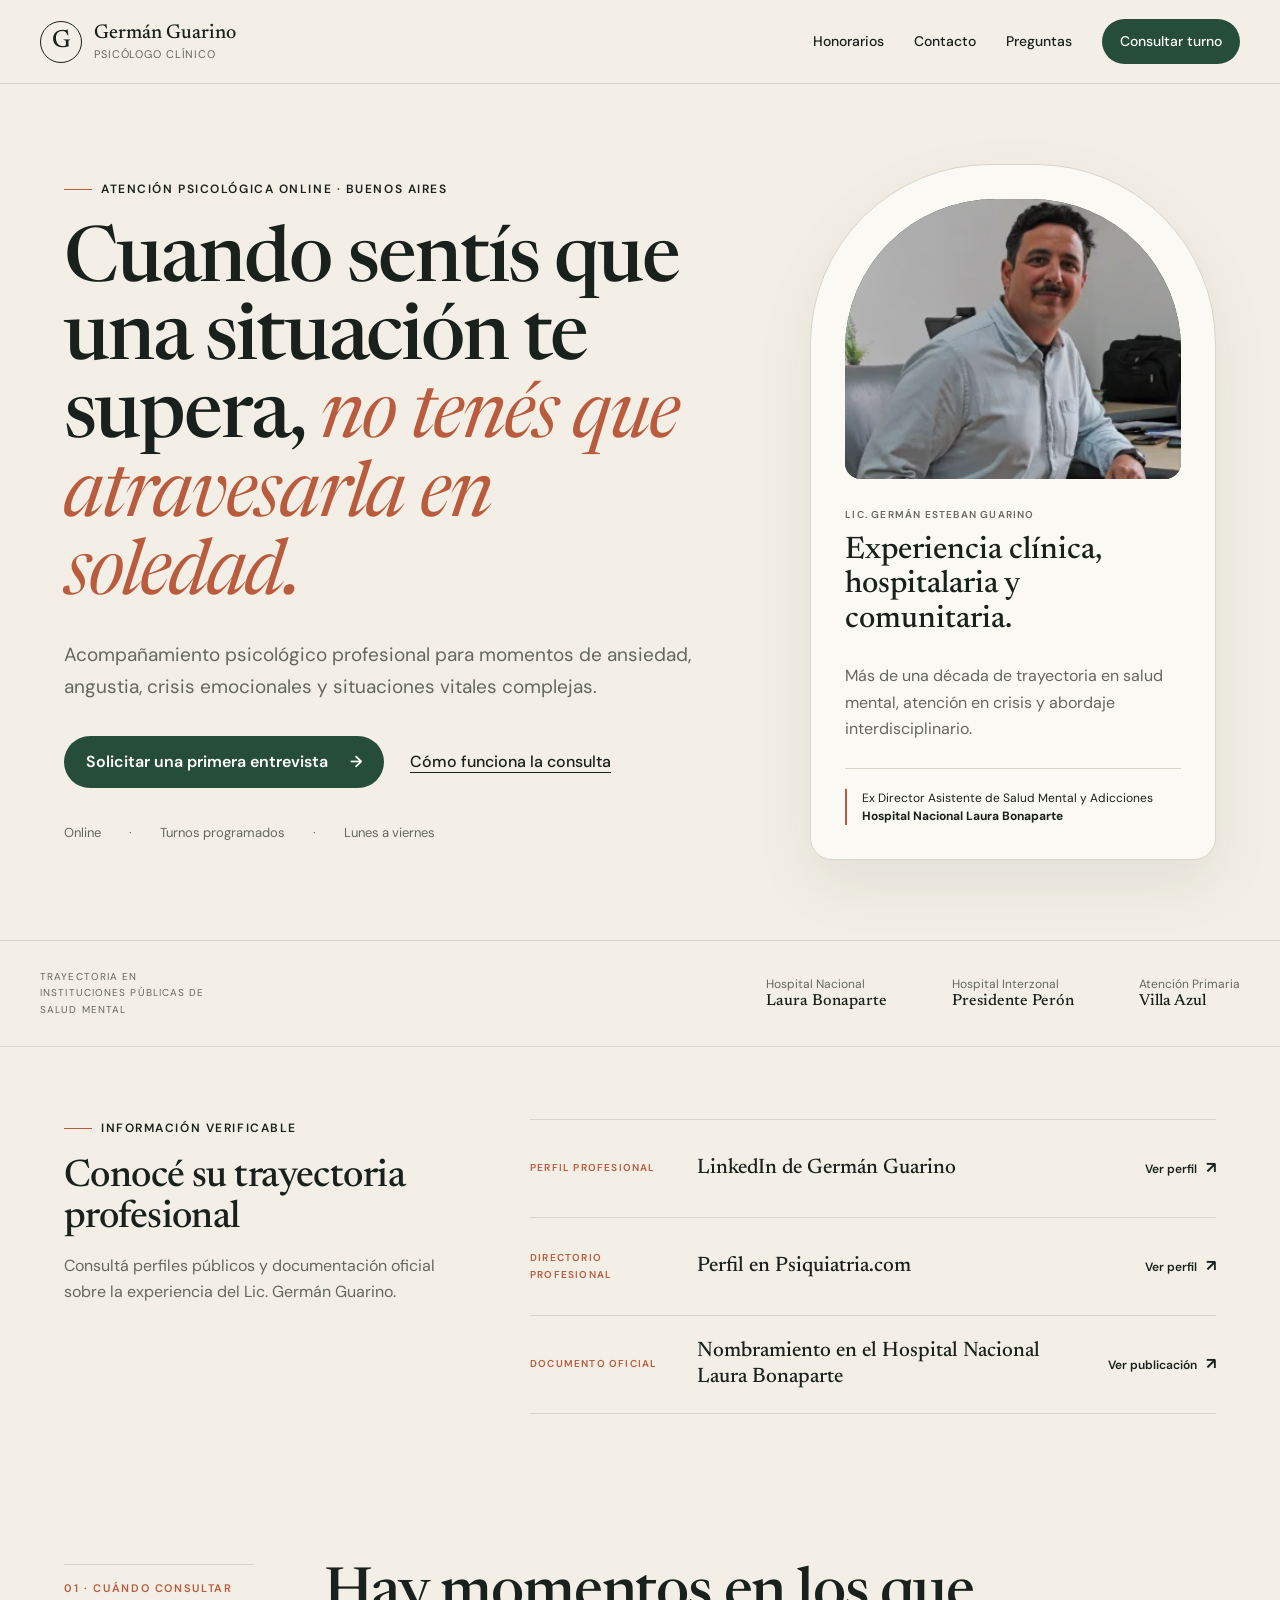
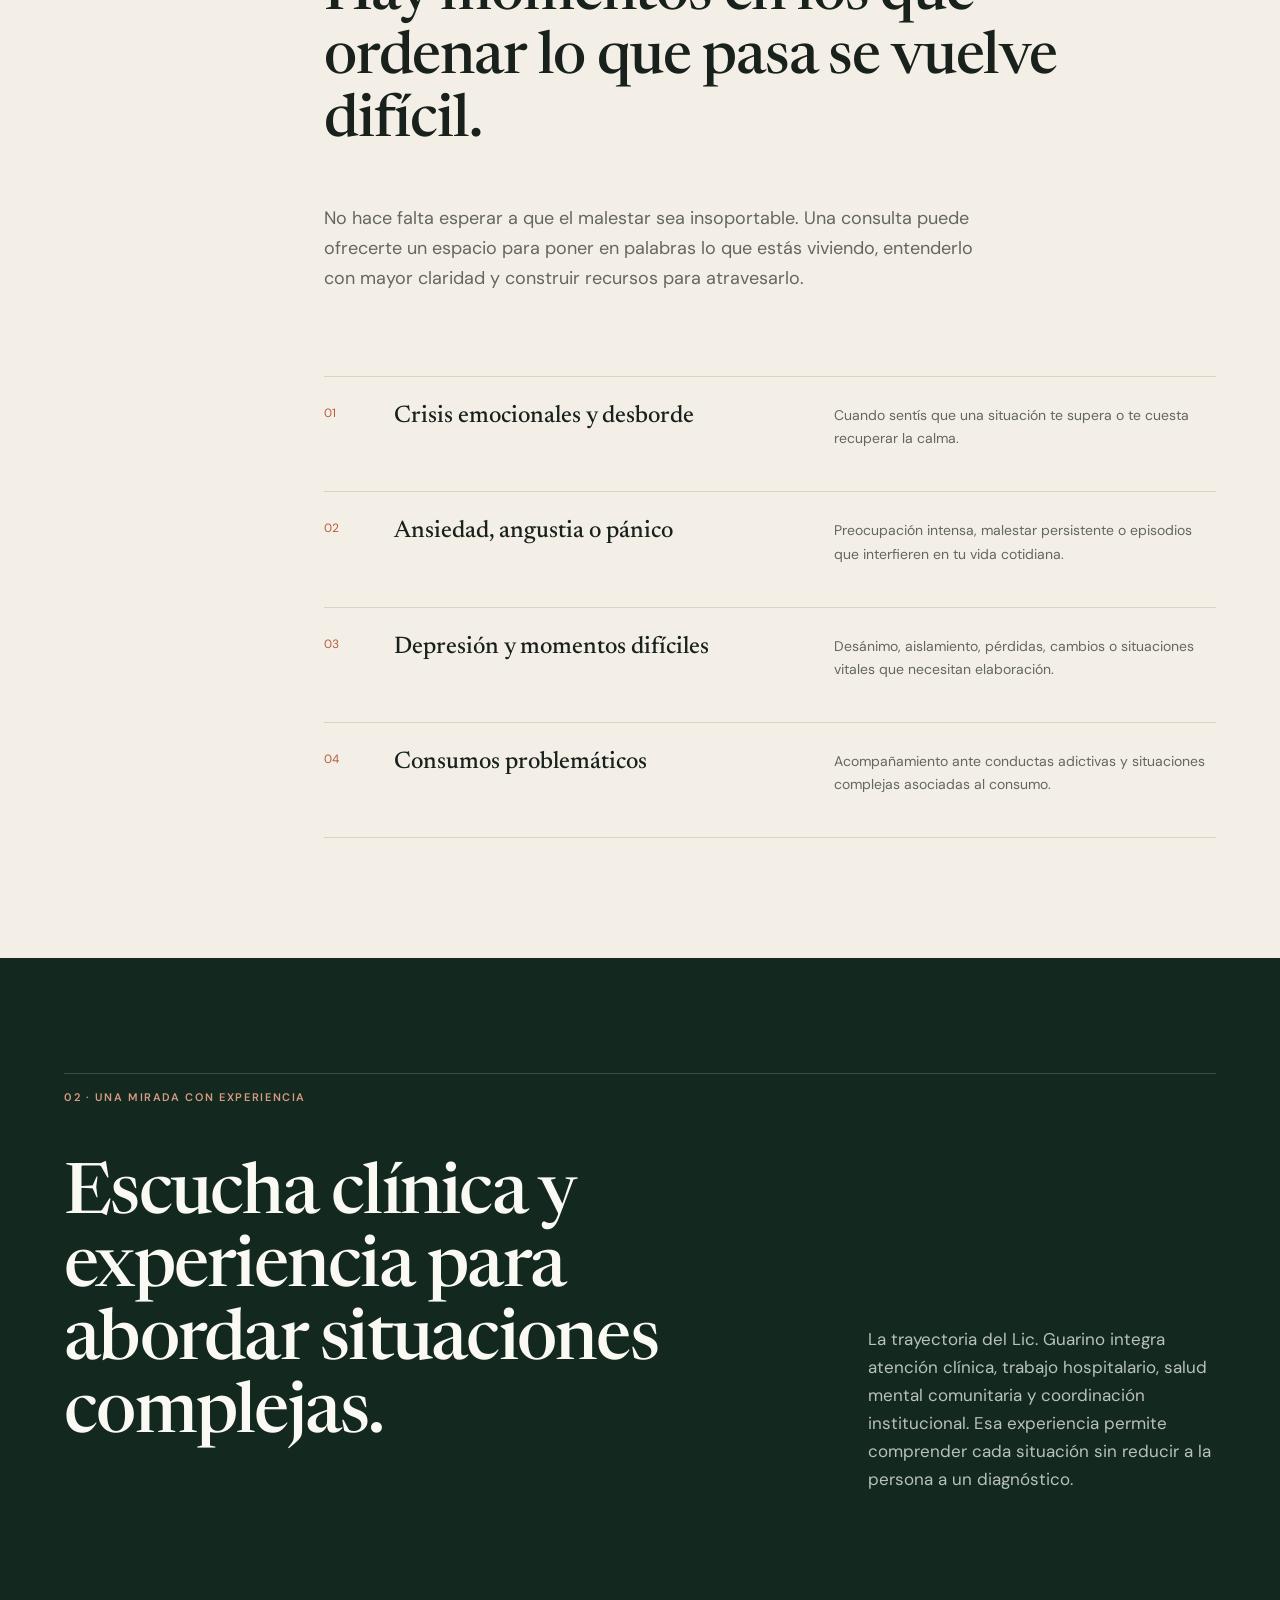
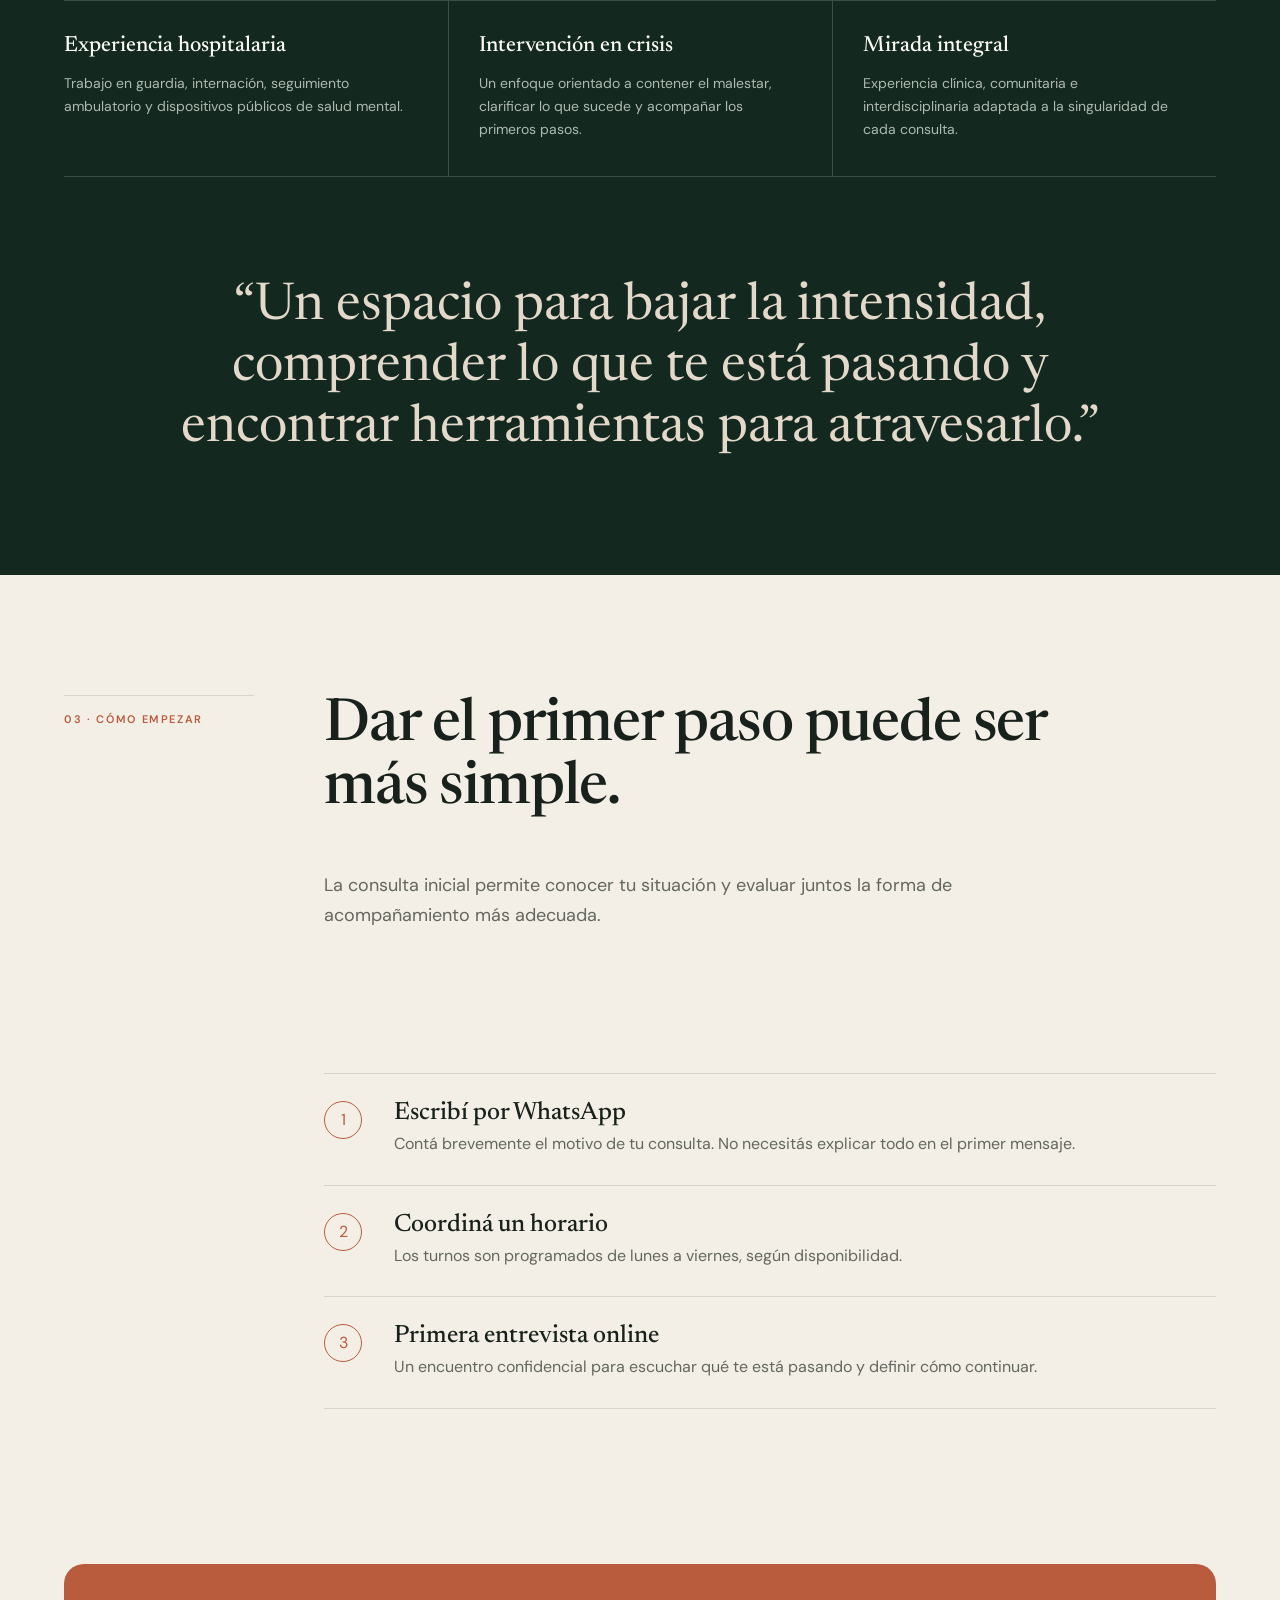
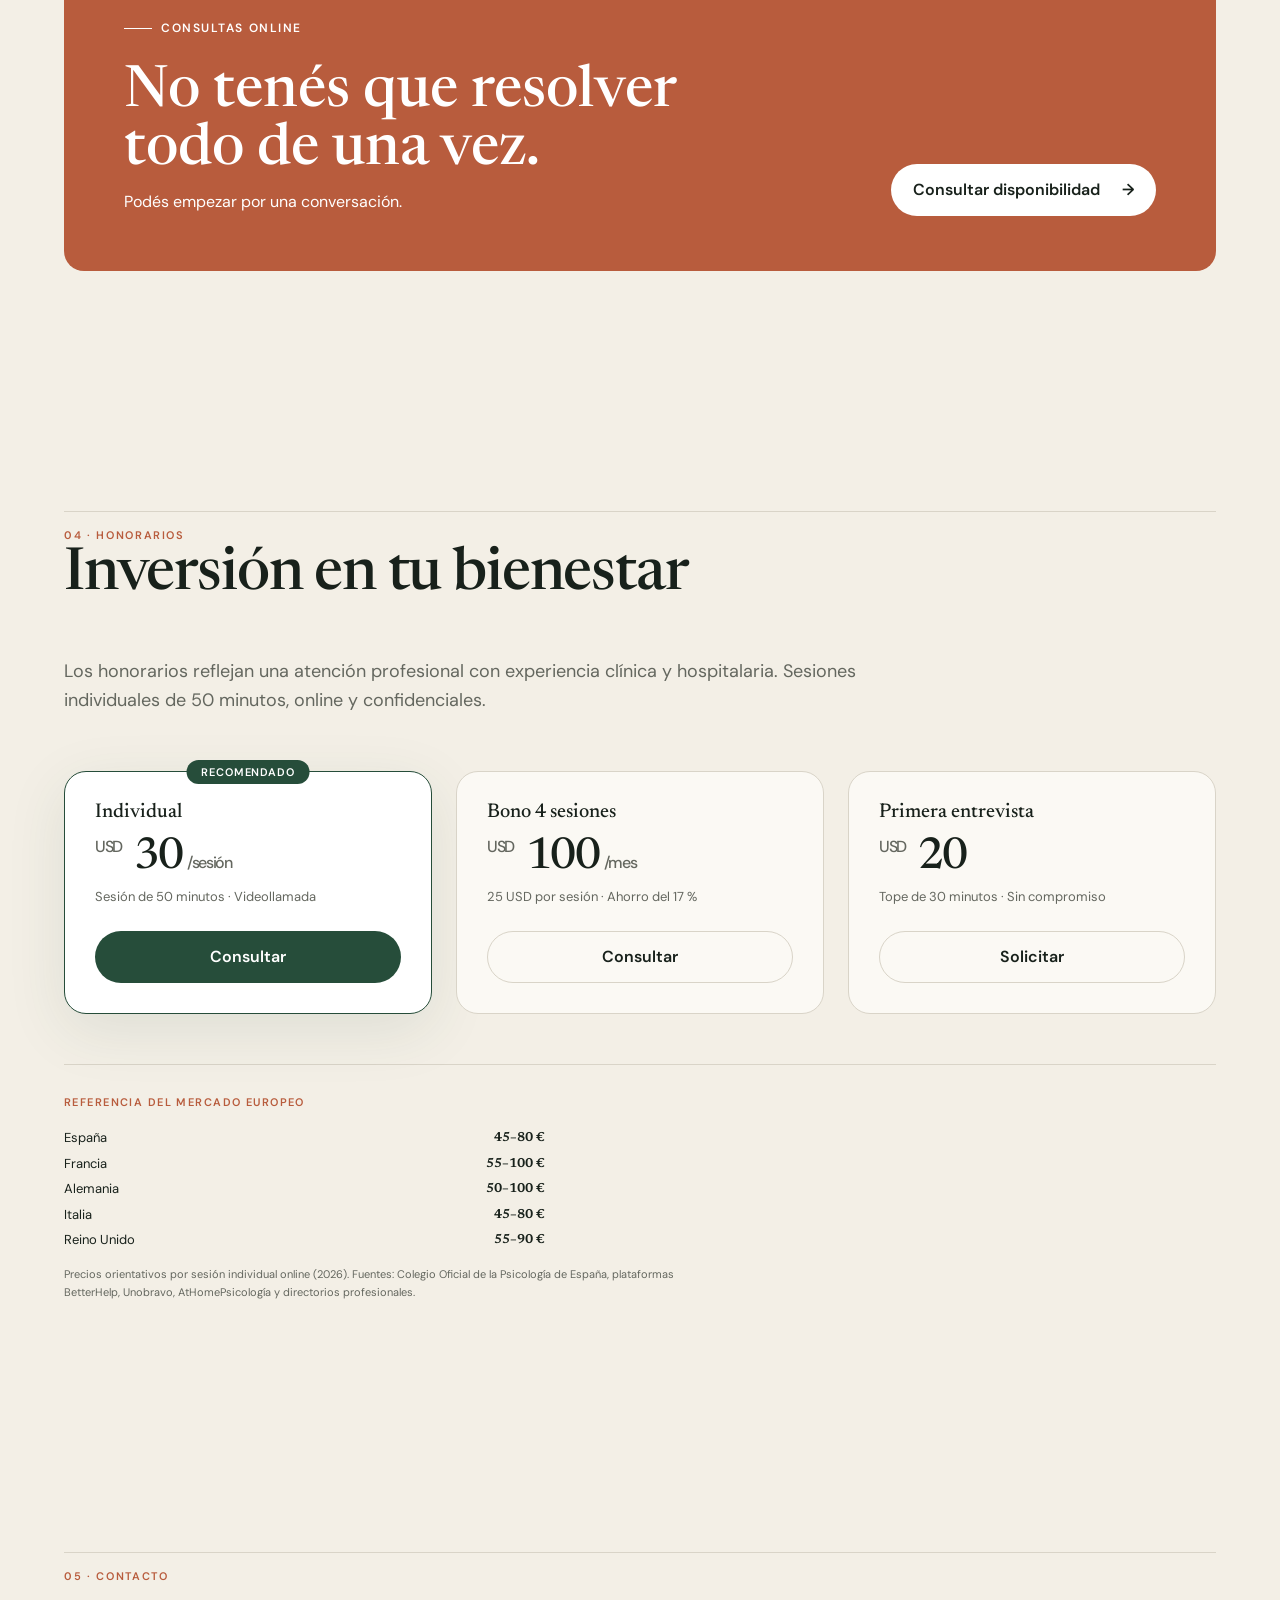
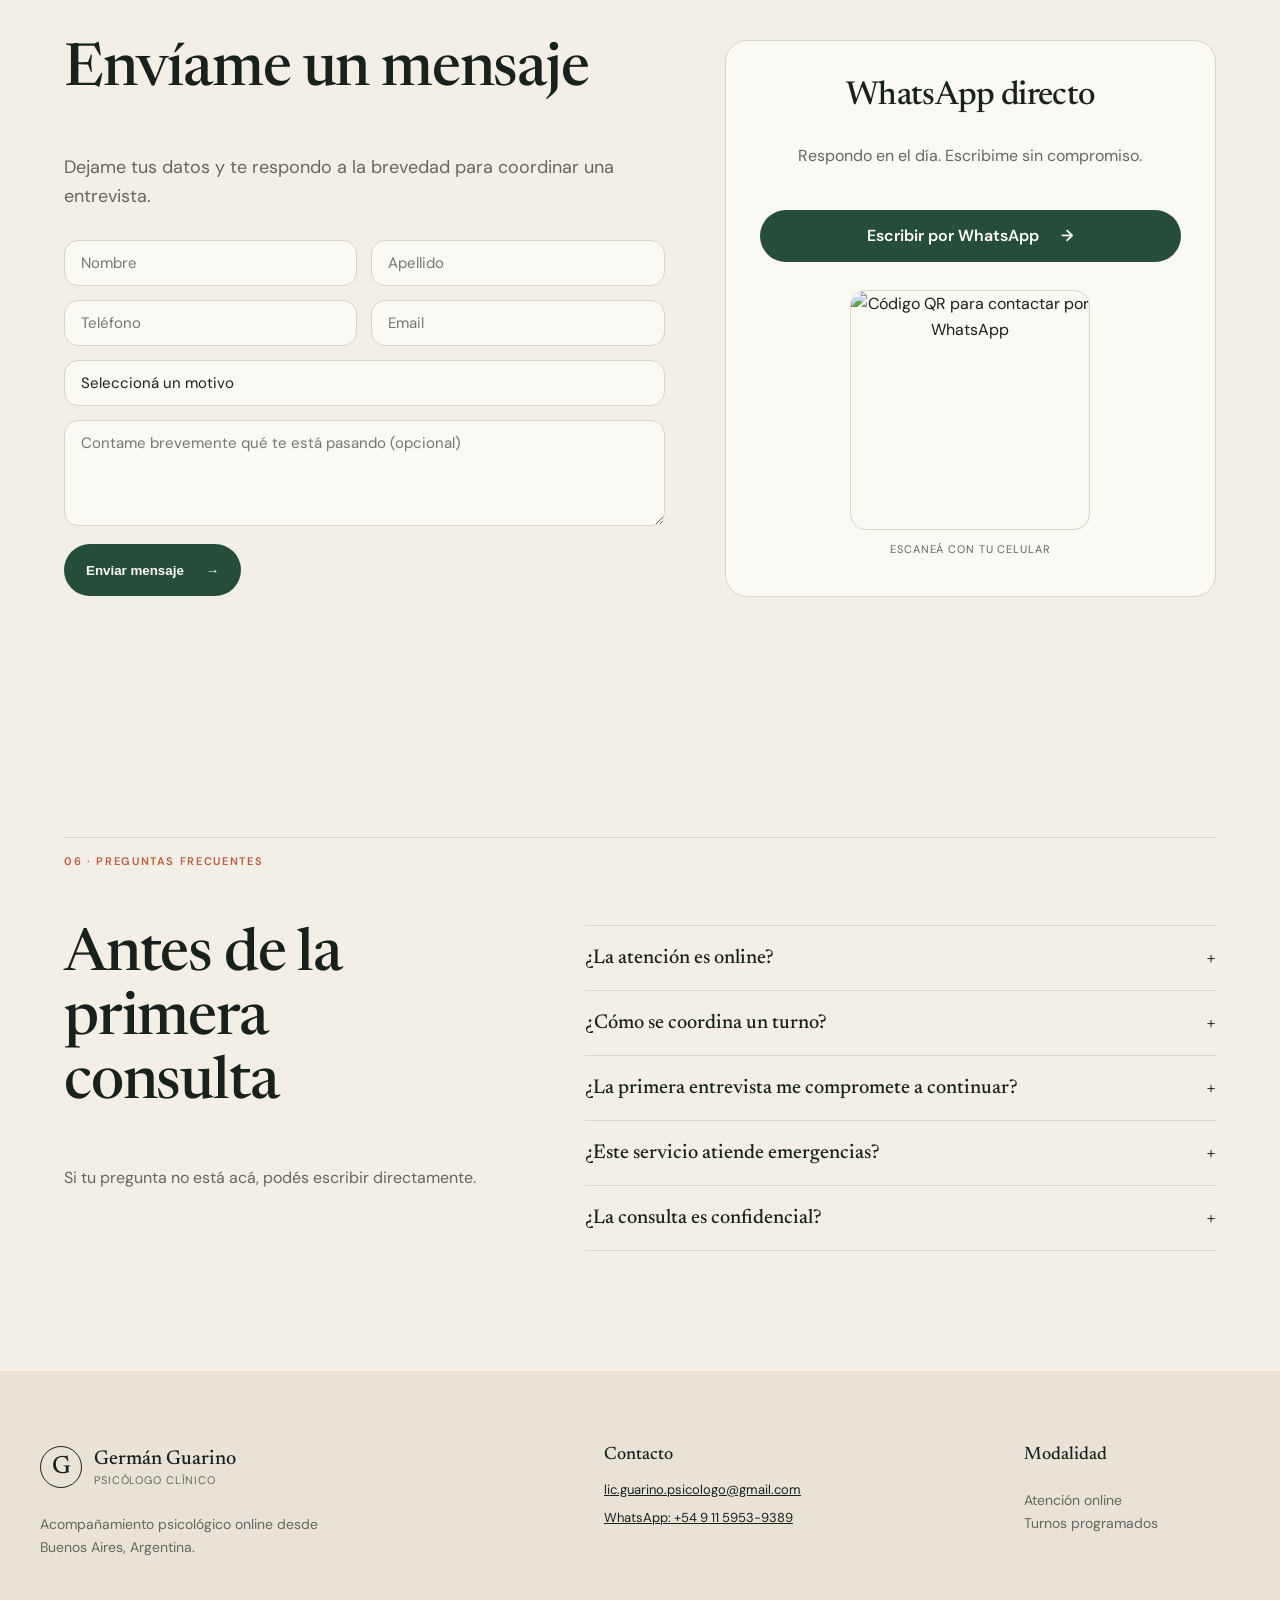
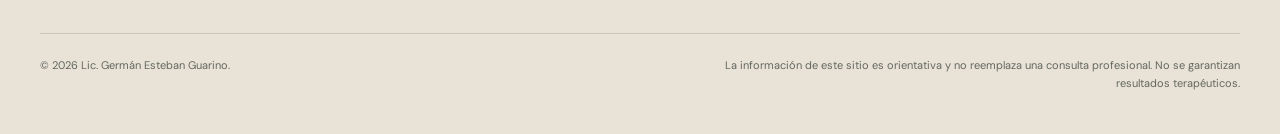
==== index.html @ 63f30d0b "Add pricing with EU market reference, contact form, WhatsApp QR code" ====
<!doctype html>
<html lang="es-AR">
<head>
  <meta charset="utf-8">
  <meta name="viewport" content="width=device-width, initial-scale=1">
  <title>Lic. Germán Guarino | Psicólogo clínico online</title>
  <meta name="description" content="Acompañamiento psicológico online para ansiedad, angustia, crisis emocionales y situaciones vitales complejas. Solicitá una primera entrevista.">
  <meta name="theme-color" content="#f3efe6">
  <meta name="robots" content="index,follow">
  <link rel="canonical" href="https://floskinou.github.io/German/">
  <meta property="og:type" content="website">
  <meta property="og:locale" content="es_AR">
  <meta property="og:title" content="Lic. Germán Guarino | Psicólogo clínico online">
  <meta property="og:description" content="Un espacio profesional para bajar la intensidad, comprender lo que te está pasando y encontrar herramientas para atravesarlo.">
  <meta property="og:url" content="https://floskinou.github.io/German/">
  <meta name="twitter:card" content="summary">
  <link rel="preconnect" href="https://fonts.googleapis.com">
  <link rel="preconnect" href="https://fonts.gstatic.com" crossorigin>
  <link href="https://fonts.googleapis.com/css2?family=DM+Sans:wght@400;500;600&family=Newsreader:opsz,wght@6..72,400;6..72,500&display=swap" rel="stylesheet">
  <link rel="stylesheet" href="styles.css">
  <script type="application/ld+json">{"@context":"https://schema.org","@type":"Psychologist","name":"Lic. Germán Esteban Guarino","email":"lic.guarino.psicologo@gmail.com","telephone":"+54 9 11 5953-9389","areaServed":"Argentina","availableService":{"@type":"MedicalTherapy","name":"Atención psicológica online"},"url":"https://floskinou.github.io/German/"}</script>
</head>
<body>
  <a class="skip-link" href="#contenido">Ir al contenido</a>
  <header class="site-header">
    <a class="brand" href="#inicio" aria-label="Germán Guarino, inicio">
      <span class="brand-mark" aria-hidden="true">G</span>
      <span><strong>Germán Guarino</strong><small>Psicólogo clínico</small></span>
    </a>
    <button class="menu-toggle" type="button" aria-expanded="false" aria-controls="menu">Menú</button>
    <nav id="menu" aria-label="Navegación principal">
      <a href="#tarifas">Honorarios</a>
      <a href="#contacto">Contacto</a>
      <a href="#preguntas">Preguntas</a>
      <a class="nav-cta" data-wa="nav" href="https://wa.me/5491159539389?text=Hola%20Germ%C3%A1n%2C%20quisiera%20consultar%20por%20una%20primera%20entrevista." target="_blank" rel="noopener">Consultar turno</a>
    </nav>
  </header>

  <main id="contenido">
    <section class="hero" id="inicio">
      <div class="hero-copy">
        <p class="eyebrow"><span></span> Atención psicológica online · Buenos Aires</p>
        <h1>Cuando sentís que una situación te supera, <em>no tenés que atravesarla en soledad.</em></h1>
        <p class="hero-lead">Acompañamiento psicológico profesional para momentos de ansiedad, angustia, crisis emocionales y situaciones vitales complejas.</p>
        <div class="hero-actions">
          <a class="button button-primary" data-wa="hero" href="https://wa.me/5491159539389?text=Hola%20Germ%C3%A1n%2C%20quisiera%20consultar%20por%20una%20primera%20entrevista." target="_blank" rel="noopener">Solicitar una primera entrevista <span aria-hidden="true">→</span></a>
          <a class="text-link" href="#como-funciona">Cómo funciona la consulta</a>
        </div>
        <ul class="trust-line" aria-label="Modalidad de atención">
          <li>Online</li><li>Turnos programados</li><li>Lunes a viernes</li>
        </ul>
      </div>
      <aside class="hero-card" aria-label="Presentación profesional">
        <div class="portrait-placeholder"><img src="assets/german-guarino.webp" width="307" height="362" alt="Lic. Germán Guarino" fetchpriority="high"></div>
        <p class="card-kicker">Lic. Germán Esteban Guarino</p>
        <h2>Experiencia clínica, hospitalaria y comunitaria.</h2>
        <p>Más de una década de trayectoria en salud mental, atención en crisis y abordaje interdisciplinario.</p>
        <div class="credential">
          <span class="credential-line"></span>
          <p>Ex Director Asistente de Salud Mental y Adicciones<br><strong>Hospital Nacional Laura Bonaparte</strong></p>
        </div>
      </aside>
    </section>

    <section class="recognition" aria-label="Trayectoria destacada">
      <p>Trayectoria en instituciones públicas de salud mental</p>
      <div><span>Hospital Nacional<br><strong>Laura Bonaparte</strong></span><span>Hospital Interzonal<br><strong>Presidente Perón</strong></span><span>Atención Primaria<br><strong>Villa Azul</strong></span></div>
    </section>

    <section class="professional-links" aria-labelledby="fuentes-title">
      <div class="professional-links-heading">
        <p class="eyebrow"><span></span> Información verificable</p>
        <h2 id="fuentes-title">Conocé su trayectoria profesional</h2>
        <p>Consultá perfiles públicos y documentación oficial sobre la experiencia del Lic. Germán Guarino.</p>
      </div>
      <div class="professional-links-list">
        <a href="https://ar.linkedin.com/in/licguarino" target="_blank" rel="noopener noreferrer">
          <span class="source-type">Perfil profesional</span>
          <strong>LinkedIn de Germán Guarino</strong>
          <span class="source-action">Ver perfil <b aria-hidden="true">↗</b></span>
        </a>
        <a href="https://psiquiatria.com/directorio/german-guarino/psicologo/consulta-online/argentina" target="_blank" rel="noopener noreferrer">
          <span class="source-type">Directorio profesional</span>
          <strong>Perfil en Psiquiatria.com</strong>
          <span class="source-action">Ver perfil <b aria-hidden="true">↗</b></span>
        </a>
        <a href="https://www.boletinoficial.gov.ar/detalleAviso/primera/312058/20240812" target="_blank" rel="noopener noreferrer">
          <span class="source-type">Documento oficial</span>
          <strong>Nombramiento en el Hospital Nacional Laura Bonaparte</strong>
          <span class="source-action">Ver publicación <b aria-hidden="true">↗</b></span>
        </a>
      </div>
    </section>

    <section class="section intro" id="acompanamiento">
      <div class="section-label">01 · Cuándo consultar</div>
      <div class="intro-copy">
        <h2>Hay momentos en los que ordenar lo que pasa se vuelve difícil.</h2>
        <p>No hace falta esperar a que el malestar sea insoportable. Una consulta puede ofrecerte un espacio para poner en palabras lo que estás viviendo, entenderlo con mayor claridad y construir recursos para atravesarlo.</p>
      </div>
      <div class="concerns-list">
        <article><span>01</span><h3>Crisis emocionales y desborde</h3><p>Cuando sentís que una situación te supera o te cuesta recuperar la calma.</p></article>
        <article><span>02</span><h3>Ansiedad, angustia o pánico</h3><p>Preocupación intensa, malestar persistente o episodios que interfieren en tu vida cotidiana.</p></article>
        <article><span>03</span><h3>Depresión y momentos difíciles</h3><p>Desánimo, aislamiento, pérdidas, cambios o situaciones vitales que necesitan elaboración.</p></article>
        <article><span>04</span><h3>Consumos problemáticos</h3><p>Acompañamiento ante conductas adictivas y situaciones complejas asociadas al consumo.</p></article>
      </div>
    </section>

    <section class="dark-section" id="trayectoria">
      <div class="dark-inner">
        <div class="section-label light">02 · Una mirada con experiencia</div>
        <div class="dark-heading">
          <h2>Escucha clínica y experiencia para abordar situaciones complejas.</h2>
          <p>La trayectoria del Lic. Guarino integra atención clínica, trabajo hospitalario, salud mental comunitaria y coordinación institucional. Esa experiencia permite comprender cada situación sin reducir a la persona a un diagnóstico.</p>
        </div>
        <div class="principles">
          <article><span>Experiencia hospitalaria</span><p>Trabajo en guardia, internación, seguimiento ambulatorio y dispositivos públicos de salud mental.</p></article>
          <article><span>Intervención en crisis</span><p>Un enfoque orientado a contener el malestar, clarificar lo que sucede y acompañar los primeros pasos.</p></article>
          <article><span>Mirada integral</span><p>Experiencia clínica, comunitaria e interdisciplinaria adaptada a la singularidad de cada consulta.</p></article>
        </div>
        <blockquote>“Un espacio para bajar la intensidad, comprender lo que te está pasando y encontrar herramientas para atravesarlo.”</blockquote>
      </div>
    </section>

    <section class="section process" id="como-funciona">
      <div class="section-label">03 · Cómo empezar</div>
      <div class="process-heading"><h2>Dar el primer paso puede ser más simple.</h2><p>La consulta inicial permite conocer tu situación y evaluar juntos la forma de acompañamiento más adecuada.</p></div>
      <ol>
        <li><span>1</span><div><h3>Escribí por WhatsApp</h3><p>Contá brevemente el motivo de tu consulta. No necesitás explicar todo en el primer mensaje.</p></div></li>
        <li><span>2</span><div><h3>Coordiná un horario</h3><p>Los turnos son programados de lunes a viernes, según disponibilidad.</p></div></li>
        <li><span>3</span><div><h3>Primera entrevista online</h3><p>Un encuentro confidencial para escuchar qué te está pasando y definir cómo continuar.</p></div></li>
      </ol>
      <div class="cta-panel">
        <div><p class="eyebrow inverse"><span></span> Consultas online</p><h2>No tenés que resolver todo de una vez.</h2><p>Podés empezar por una conversación.</p></div>
        <a class="button button-light" data-wa="panel" href="https://wa.me/5491159539389?text=Hola%20Germ%C3%A1n%2C%20quisiera%20consultar%20por%20una%20primera%20entrevista." target="_blank" rel="noopener">Consultar disponibilidad <span aria-hidden="true">→</span></a>
      </div>
    </section>

    <section class="section pricing" id="tarifas">
      <div class="section-label">04 · Honorarios</div>
      <div class="pricing-heading"><h2>Inversión en tu bienestar</h2><p>Los honorarios reflejan una atención profesional con experiencia clínica y hospitalaria. Sesiones individuales de 50 minutos, online y confidenciales.</p></div>
      <div class="pricing-grid">
        <div class="pricing-card recommended">
          <span class="pricing-tag">Recomendado</span>
          <span class="pricing-name">Individual</span>
          <span class="pricing-amount"><span class="currency">USD</span> 30<span class="period">/sesión</span></span>
          <span class="pricing-detail">Sesión de 50 minutos · Videollamada</span>
          <a class="button button-primary pricing-cta" data-wa="pricing" href="https://wa.me/5491159539389?text=Hola%20Germ%C3%A1n%2C%20quiero%20consultar%20por%20sesiones%20individuales." target="_blank" rel="noopener">Consultar</a>
        </div>
        <div class="pricing-card">
          <span class="pricing-name">Bono 4 sesiones</span>
          <span class="pricing-amount"><span class="currency">USD</span> 100<span class="period">/mes</span></span>
          <span class="pricing-detail">25 USD por sesión · Ahorro del 17 %</span>
          <a class="button button-secondary pricing-cta" data-wa="pricing-bono" href="https://wa.me/5491159539389?text=Hola%20Germ%C3%A1n%2C%20quiero%20consultar%20por%20el%20bono%20de%204%20sesiones." target="_blank" rel="noopener">Consultar</a>
        </div>
        <div class="pricing-card">
          <span class="pricing-name">Primera entrevista</span>
          <span class="pricing-amount"><span class="currency">USD</span> 20</span>
          <span class="pricing-detail">Tope de 30 minutos · Sin compromiso</span>
          <a class="button button-secondary pricing-cta" data-wa="pricing-first" href="https://wa.me/5491159539389?text=Hola%20Germ%C3%A1n%2C%20quiero%20solicitar%20la%20primera%20entrevista." target="_blank" rel="noopener">Solicitar</a>
        </div>
      </div>
      <div class="pricing-eu-reference">
        <p class="eu-label">Referencia del mercado europeo</p>
        <div class="eu-table"><span>España</span><span>45–80 €</span><span>Francia</span><span>55–100 €</span><span>Alemania</span><span>50–100 €</span><span>Italia</span><span>45–80 €</span><span>Reino Unido</span><span>55–90 €</span></div>
        <p class="eu-footnote">Precios orientativos por sesión individual online (2026). Fuentes: Colegio Oficial de la Psicología de España, plataformas BetterHelp, Unobravo, AtHomePsicología y directorios profesionales.</p>
      </div>
    </section>

    <section class="section contact" id="contacto">
      <div class="section-label">05 · Contacto</div>
      <div class="contact-grid">
        <div class="contact-form-area">
          <h2>Envíame un mensaje</h2>
          <p>Dejame tus datos y te respondo a la brevedad para coordinar una entrevista.</p>
          <form class="contact-form" id="contactForm" onsubmit="event.preventDefault();window.open('mailto:lic.guarino.psicologo@gmail.com?subject='+encodeURIComponent('Consulta desde la web - '+document.getElementById('cf_nombre').value+' '+document.getElementById('cf_apellido').value)+'&body='+encodeURIComponent('Nombre: '+document.getElementById('cf_nombre').value+' '+document.getElementById('cf_apellido').value+'\nTeléfono: '+document.getElementById('cf_telefono').value+'\nEmail: '+document.getElementById('cf_email').value+'\nMotivo: '+document.getElementById('cf_motivo').value+'\nMensaje: '+document.getElementById('cf_mensaje').value),this.reset());return false">
            <div class="form-row-2">
              <input type="text" id="cf_nombre" placeholder="Nombre" required aria-label="Nombre">
              <input type="text" id="cf_apellido" placeholder="Apellido" required aria-label="Apellido">
            </div>
            <div class="form-row-2">
              <input type="tel" id="cf_telefono" placeholder="Teléfono" aria-label="Teléfono">
              <input type="email" id="cf_email" placeholder="Email" required aria-label="Email">
            </div>
            <select id="cf_motivo" aria-label="Motivo de consulta">
              <option value="">Seleccioná un motivo</option>
              <option>Ansiedad o angustia</option>
              <option>Crisis emocional</option>
              <option>Depresión</option>
              <option>Consumos problemáticos</option>
              <option>Primera consulta informativa</option>
              <option>Otro</option>
            </select>
            <textarea id="cf_mensaje" rows="4" placeholder="Contame brevemente qué te está pasando (opcional)" aria-label="Mensaje"></textarea>
            <button type="submit" class="button button-primary" data-wa="form-submit">Enviar mensaje <span aria-hidden="true">→</span></button>
          </form>
        </div>
        <aside class="contact-whatsapp-area">
          <h2>WhatsApp directo</h2>
          <p>Respondo en el día. Escribime sin compromiso.</p>
          <a class="button button-primary contact-wa-btn" data-wa="contact-wa" href="https://wa.me/5491159539389?text=Hola%20Germ%C3%A1n%2C%20quisiera%20consultar%20por%20una%20primera%20entrevista." target="_blank" rel="noopener">Escribir por WhatsApp <span aria-hidden="true">→</span></a>
          <div class="qr-code-container"><img src="https://api.qrserver.com/v1/create-qr-code/?size=240x240&data=https://wa.me/5491159539389?text=Hola%2520Germ%25C3%25A1n%252C%2520quisiera%2520consultar%2520por%2520una%2520primera%2520entrevista." width="240" height="240" alt="Código QR para contactar por WhatsApp" fetchpriority="low" loading="lazy"><span class="qr-label">Escaneá con tu celular</span></div>
        </aside>
      </div>
    </section>

    <section class="section faq" id="preguntas">
      <div class="section-label">06 · Preguntas frecuentes</div>
      <div class="faq-grid">
        <div><h2>Antes de la primera consulta</h2><p>Si tu pregunta no está acá, podés escribir directamente.</p></div>
        <div class="accordions">
          <details><summary>¿La atención es online?<span>+</span></summary><p>Sí. Las entrevistas se realizan de manera online, desde un espacio privado y con un dispositivo con conexión estable.</p></details>
          <details><summary>¿Cómo se coordina un turno?<span>+</span></summary><p>Podés escribir por WhatsApp. Los horarios se coordinan de lunes a viernes según disponibilidad.</p></details>
          <details><summary>¿La primera entrevista me compromete a continuar?<span>+</span></summary><p>No. Es un primer encuentro para comprender el motivo de consulta y evaluar la modalidad de acompañamiento adecuada.</p></details>
          <details><summary>¿Este servicio atiende emergencias?<span>+</span></summary><p>No es un servicio de emergencias. Si existe riesgo inmediato para vos o para otra persona, llamá al 911 o al 107, o acudí a la guardia más cercana.</p></details>
          <details><summary>¿La consulta es confidencial?<span>+</span></summary><p>Sí. La atención se desarrolla dentro del marco del secreto profesional y las normas éticas aplicables.</p></details>
        </div>
      </div>
    </section>
  </main>

  <footer>
    <div class="footer-main">
      <div><a class="brand footer-brand" href="#inicio"><span class="brand-mark">G</span><span><strong>Germán Guarino</strong><small>Psicólogo clínico</small></span></a><p>Acompañamiento psicológico online desde Buenos Aires, Argentina.</p></div>
      <div><h2>Contacto</h2><a href="mailto:lic.guarino.psicologo@gmail.com">lic.guarino.psicologo@gmail.com</a><a data-wa="footer" href="https://wa.me/5491159539389?text=Hola%20Germ%C3%A1n%2C%20quisiera%20consultar%20por%20una%20primera%20entrevista." target="_blank" rel="noopener">WhatsApp: +54 9 11 5953-9389</a></div>
      <div><h2>Modalidad</h2><p>Atención online<br>Turnos programados</p></div>
    </div>
    <div class="footer-legal"><p>© <span id="year"></span> Lic. Germán Esteban Guarino.</p><p>La información de este sitio es orientativa y no reemplaza una consulta profesional. No se garantizan resultados terapéuticos.</p></div>
  </footer>
  <a class="floating-wa" data-wa="floating" href="https://wa.me/5491159539389?text=Hola%20Germ%C3%A1n%2C%20quisiera%20consultar%20por%20una%20primera%20entrevista." target="_blank" rel="noopener" aria-label="Consultar por WhatsApp">WhatsApp <span aria-hidden="true">→</span></a>
  <script src="script.js"></script>
</body>
</html>
---- styles.css ----
:root{--paper:#f3efe6;--ivory:#fbf9f4;--ink:#18211b;--muted:#64675f;--line:#d9d4c8;--green:#264d3a;--green-dark:#13291f;--terra:#b85c3d;--white:#fff;--serif:'Newsreader',Georgia,serif;--sans:'DM Sans',system-ui,sans-serif}*{box-sizing:border-box}html{scroll-behavior:smooth}body{margin:0;background:var(--paper);color:var(--ink);font-family:var(--sans);font-size:16px;line-height:1.65}a{color:inherit}button,a{touch-action:manipulation}.skip-link{position:fixed;z-index:100;top:8px;left:8px;padding:10px 16px;background:var(--ink);color:#fff;transform:translateY(-150%)}.skip-link:focus{transform:none}.site-header{height:84px;display:flex;align-items:center;justify-content:space-between;padding:0 max(24px,calc((100% - 1200px)/2));border-bottom:1px solid var(--line);position:sticky;top:0;z-index:20;background:rgba(243,239,230,.96);backdrop-filter:blur(14px)}.brand{display:flex;align-items:center;gap:12px;text-decoration:none;line-height:1.1}.brand-mark{display:grid;place-items:center;width:42px;height:42px;border:1px solid var(--ink);border-radius:50%;font:500 25px/1 var(--serif)}.brand strong{display:block;font:500 20px/1.1 var(--serif)}.brand small{display:block;color:var(--muted);font-size:11px;letter-spacing:.08em;text-transform:uppercase;margin-top:4px}.site-header nav{display:flex;align-items:center;gap:30px}.site-header nav a{text-decoration:none;font-size:14px;font-weight:500}.nav-cta{color:#fff!important;background:var(--green);padding:11px 18px;border-radius:999px}.menu-toggle{display:none;background:none;border:1px solid var(--ink);border-radius:999px;min-height:44px;padding:0 16px;color:var(--ink);font:500 14px var(--sans)}:focus-visible{outline:3px solid #1677c8;outline-offset:4px}.hero{max-width:1200px;margin:auto;min-height:680px;display:grid;grid-template-columns:1.25fr .75fr;gap:70px;align-items:center;padding:80px 24px}.eyebrow{font-size:12px;text-transform:uppercase;letter-spacing:.13em;font-weight:600;display:flex;align-items:center;gap:9px}.eyebrow span{width:28px;height:1px;background:var(--terra)}h1,h2,h3,p{margin-top:0}.hero h1{font:500 clamp(46px,6vw,78px)/1.02 var(--serif);letter-spacing:-.025em;margin:24px 0}.hero h1 em{font-weight:400;color:var(--terra)}.hero-lead{font-size:19px;color:var(--muted);max-width:650px}.hero-actions{display:flex;align-items:center;gap:26px;margin:34px 0}.button{min-height:52px;display:inline-flex;align-items:center;justify-content:center;gap:22px;padding:0 22px;border-radius:999px;text-decoration:none;font-weight:600}.button-primary{color:#fff;background:var(--green)}.button-secondary{color:var(--ink);background:var(--line)}.button:hover,.nav-cta:hover,.floating-wa:hover{transform:translateY(-2px)}.text-link{text-underline-offset:5px;font-weight:500}.trust-line{display:flex;gap:28px;padding:0;margin:0;list-style:none;color:var(--muted);font-size:13px}.trust-line li+li:before{content:'·';margin-right:28px}.hero-card{background:var(--ivory);border:1px solid var(--line);padding:34px;border-radius:180px 180px 22px 22px;box-shadow:0 24px 60px rgba(24,33,27,.08)}.portrait-placeholder{height:280px;border-radius:150px 150px 16px 16px;background:var(--green);margin-bottom:28px;overflow:hidden}.portrait-placeholder img{display:block;width:100%;height:100%;object-fit:cover;object-position:center 30%}.card-kicker{text-transform:uppercase;letter-spacing:.12em;font-size:10px;color:var(--terra);font-weight:600}.hero-card h2{font:500 31px/1.12 var(--serif)}.hero-card>p{color:var(--muted)}.credential{display:flex;gap:15px;margin-top:25px;border-top:1px solid var(--line);padding-top:20px}.credential-line{width:2px;background:var(--terra)}.credential p{font-size:12px;line-height:1.5;margin:0}.recognition{border-top:1px solid var(--line);border-bottom:1px solid var(--line);padding:28px max(24px,calc((100% - 1200px)/2));display:flex;align-items:center;justify-content:space-between;color:var(--muted)}.recognition>p{text-transform:uppercase;letter-spacing:.11em;font-size:10px;max-width:170px;margin:0}.recognition>div{display:flex;gap:65px}.recognition span{font-size:12px;line-height:1.3}.recognition strong{font:500 16px var(--serif);color:var(--ink)}.professional-links{max-width:1200px;margin:72px auto 0;padding:0 24px 30px;display:grid;grid-template-columns:.72fr 1.28fr;gap:80px}.professional-links-heading h2{font:500 38px/1.08 var(--serif);letter-spacing:-.015em;margin:18px 0 14px}.professional-links-heading>p:last-child{color:var(--muted);max-width:420px}.professional-links-list{border-top:1px solid var(--line)}.professional-links-list>a{display:grid;grid-template-columns:145px 1fr auto;gap:22px;align-items:center;min-height:98px;border-bottom:1px solid var(--line);text-decoration:none}.source-type{font-size:10px;text-transform:uppercase;letter-spacing:.12em;color:var(--terra);font-weight:600}.professional-links-list strong{font:500 21px/1.2 var(--serif)}.source-action{font-size:12px;font-weight:600;white-space:nowrap}.source-action b{font-size:16px;margin-left:6px}.professional-links-list>a:hover strong{text-decoration:underline;text-decoration-thickness:1px;text-underline-offset:5px}.section{max-width:1200px;margin:auto;padding:120px 24px}.section-label{text-transform:uppercase;letter-spacing:.15em;font-size:11px;font-weight:600;color:var(--terra);border-top:1px solid var(--line);padding-top:14px}.intro{display:grid;grid-template-columns:190px 1fr;column-gap:70px}.intro-copy{max-width:780px}.intro-copy h2,.process-heading h2,.faq h2,.pricing-heading h2,.contact h2{font:500 clamp(38px,5vw,59px)/1.08 var(--serif);letter-spacing:-.02em}.intro-copy>p,.process-heading>p,.pricing-heading>p,.contact-form-area>p{font-size:18px;color:var(--muted);max-width:680px}.concerns-list{grid-column:2;margin-top:65px;border-top:1px solid var(--line)}.concerns-list article{display:grid;grid-template-columns:50px 1.1fr 1fr;gap:20px;align-items:start;padding:27px 0;border-bottom:1px solid var(--line)}.concerns-list span{color:var(--terra);font-size:12px}.concerns-list h3{font:500 24px var(--serif)}.concerns-list p{color:var(--muted);font-size:14px}.dark-section{background:var(--green-dark);color:var(--ivory)}.dark-inner{max-width:1200px;margin:auto;padding:115px 24px}.section-label.light{color:#d79a82;border-color:#385044}.dark-heading{display:grid;grid-template-columns:1.35fr .65fr;gap:80px;margin:55px 0 90px}.dark-heading h2{font:500 clamp(42px,5.7vw,70px)/1.04 var(--serif);letter-spacing:-.025em}.dark-heading p{color:#b8c1ba;font-size:17px;align-self:end}.principles{display:grid;grid-template-columns:repeat(3,1fr);border-top:1px solid #385044;border-bottom:1px solid #385044}.principles article{padding:32px 30px 35px 0}.principles article+article{border-left:1px solid #385044;padding-left:30px}.principles span{font:500 22px var(--serif)}.principles p{color:#aeb9b1;font-size:14px;margin:12px 0 0}.dark-inner blockquote{font:400 clamp(30px,4.5vw,52px)/1.17 var(--serif);max-width:920px;margin:100px auto 0;text-align:center;color:#e4d8cb}.process{display:grid;grid-template-columns:190px 1fr;gap:70px}.process-heading{max-width:800px}.process ol{grid-column:2;padding:0;margin:55px 0 85px;list-style:none;border-top:1px solid var(--line)}.process li{display:grid;grid-template-columns:70px 1fr;padding:27px 0;border-bottom:1px solid var(--line)}.process li>span{width:38px;height:38px;display:grid;place-items:center;border:1px solid var(--terra);color:var(--terra);border-radius:50%}.process h3{font:500 25px var(--serif);margin-bottom:5px}.process li p{color:var(--muted);margin:0}.cta-panel{grid-column:1/-1;background:var(--terra);color:#fff;border-radius:20px;padding:55px 60px;display:flex;align-items:end;justify-content:space-between}.cta-panel h2{font:500 clamp(38px,5vw,58px)/1 var(--serif);max-width:650px;margin:25px 0 10px}.cta-panel p{margin-bottom:0}.eyebrow.inverse span{background:#fff}.button-light{background:#fff;color:var(--ink)}/* --- PRICING --- */.pricing-heading h2,.pricing-heading p{max-width:800px}.pricing-grid{display:grid;grid-template-columns:repeat(3,1fr);gap:24px;margin:55px 0 50px}.pricing-card{background:var(--ivory);border:1px solid var(--line);border-radius:22px;padding:30px;display:flex;flex-direction:column;position:relative}.pricing-card.recommended{background:var(--white);border-color:var(--green);box-shadow:0 16px 60px rgba(38,77,58,.1)}.pricing-tag{position:absolute;top:-12px;left:50%;transform:translateX(-50%);background:var(--green);color:#fff;font-size:11px;text-transform:uppercase;letter-spacing:.09em;font-weight:600;padding:3px 14px;border-radius:999px}.pricing-name{font:500 20px var(--serif);margin-bottom:14px}.pricing-amount{display:block;font:500 44px/1 var(--serif);letter-spacing:-.03em;margin-bottom:6px}.currency{font:500 16px var(--sans);vertical-align:super;margin-right:3px;color:var(--muted)}.period{font:500 16px var(--sans);color:var(--muted);margin-left:4px}.pricing-detail{color:var(--muted);font-size:13px;margin-bottom:24px}.pricing-cta{margin-top:auto;width:100%;justify-content:center}.pricing-card:not(.recommended) .pricing-cta{background:var(--ivory);color:var(--ink);border:1px solid var(--line)}.pricing-eu-reference{border-top:1px solid var(--line);padding-top:28px;margin-top:16px}.eu-label{font-size:11px;text-transform:uppercase;letter-spacing:.13em;color:var(--terra);font-weight:600;margin-bottom:16px}.eu-table{display:grid;grid-template-columns:auto auto;gap:4px 40px;max-width:480px;font-size:13px;margin-bottom:14px}.eu-table span:nth-child(even){font-weight:600;text-align:right;font-family:var(--serif)}.eu-footnote{color:var(--muted);font-size:11px;max-width:650px}/* --- CONTACT --- */.contact-grid{display:grid;grid-template-columns:1.1fr .9fr;gap:60px;margin-top:55px}.contact-form-area h2{max-width:600px}.contact-form{display:flex;flex-direction:column;gap:14px;margin-top:28px}.form-row-2{display:grid;grid-template-columns:1fr 1fr;gap:14px}.contact-form input,.contact-form select,.contact-form textarea{background:var(--ivory);border:1px solid var(--line);border-radius:14px;padding:12px 16px;font:400 15px var(--sans);color:var(--ink);-webkit-appearance:none;appearance:none}.contact-form input:focus,.contact-form select:focus,.contact-form textarea:focus{outline:2px solid var(--green);outline-offset:-1px;border-color:var(--green)}.contact-form textarea{resize:vertical}.contact-form button{width:fit-content;margin-top:4px;border:none;cursor:pointer}.contact-whatsapp-area{background:var(--ivory);border:1px solid var(--line);border-radius:22px;padding:38px 34px;text-align:center;align-self:start}.contact-whatsapp-area h2{font:500 33px/1.12 var(--serif)}.contact-whatsapp-area>p{color:var(--muted)}.contact-wa-btn{width:100%;justify-content:center;margin-top:24px;margin-bottom:28px}.qr-code-container{display:flex;flex-direction:column;align-items:center;gap:10px}.qr-code-container img{display:block;border-radius:16px;border:1px solid var(--line)}.qr-label{font-size:11px;color:var(--muted);text-transform:uppercase;letter-spacing:.08em}.faq-grid{display:grid;grid-template-columns:.8fr 1.2fr;gap:100px;margin-top:55px}.faq-grid>div:first-child p{color:var(--muted)}details{border-top:1px solid var(--line);padding:22px 0}details:last-child{border-bottom:1px solid var(--line)}summary{cursor:pointer;list-style:none;font:500 20px var(--serif);display:flex;justify-content:space-between;gap:20px}summary::-webkit-details-marker{display:none}details p{color:var(--muted);padding-right:50px;margin:15px 0 0}details[open] summary span{transform:rotate(45deg)}footer{background:#e8e2d7;padding:75px max(24px,calc((100% - 1200px)/2)) 30px}.footer-main{display:grid;grid-template-columns:1.4fr 1fr .6fr;gap:60px}.footer-main>div>p{color:var(--muted);font-size:14px;max-width:320px;margin-top:25px}.footer-main h2{font:500 18px var(--serif)}.footer-main>div>a:not(.brand){display:block;font-size:13px;margin:7px 0}.footer-legal{border-top:1px solid #cac3b6;margin-top:60px;padding-top:22px;display:flex;justify-content:space-between;gap:30px;color:var(--muted);font-size:11px}.footer-legal p:last-child{max-width:540px;text-align:right}.floating-wa{display:none;position:fixed;bottom:16px;left:16px;right:16px;z-index:18;background:var(--green);color:#fff;text-decoration:none;border-radius:999px;min-height:54px;align-items:center;justify-content:center;gap:25px;font-weight:600;box-shadow:0 10px 30px rgba(0,0,0,.22)}@media(max-width:820px){.site-header{height:72px;padding:0 18px}.menu-toggle{display:block}.site-header nav{position:absolute;top:72px;left:0;right:0;background:var(--paper);padding:20px;display:none;flex-direction:column;align-items:stretch;border-bottom:1px solid var(--line)}.site-header nav.open{display:flex}.site-header nav a{min-height:44px;display:flex;align-items:center}.nav-cta{justify-content:center}.hero{grid-template-columns:1fr;padding:60px 20px;gap:50px}.hero h1{font-size:clamp(43px,12vw,62px)}.hero-card{max-width:500px}.recognition{display:block}.recognition>div{margin-top:25px;gap:30px;flex-wrap:wrap}.professional-links{grid-template-columns:1fr;gap:32px;margin-top:60px}.professional-links-heading>p:last-child{max-width:620px}.pricing-grid{grid-template-columns:1fr;gap:20px}.contact-grid{grid-template-columns:1fr;gap:40px}.faq-grid{grid-template-columns:1fr;gap:35px}.intro,.process{display:block}.concerns-list,.process ol,.pricing-grid,.contact-grid{margin-top:50px}.dark-heading{grid-template-columns:1fr;gap:25px}.principles{grid-template-columns:1fr}.principles article+article{border-left:0;border-top:1px solid #385044;padding-left:0}.cta-panel{padding:40px 30px;display:block}.cta-panel .button{margin-top:30px}.footer-main{grid-template-columns:1fr 1fr}.footer-legal{display:block}.footer-legal p:last-child{text-align:left}.floating-wa{display:flex}footer{padding-bottom:95px}}@media(max-width:560px){.brand strong{font-size:18px}.hero{padding-top:45px}.hero-actions{align-items:stretch;flex-direction:column;gap:15px}.hero-actions .text-link{text-align:center}.trust-line{display:block}.trust-line li+li:before{content:none}.hero-card{border-radius:120px 120px 20px 20px;padding:22px}.portrait-placeholder{height:235px}.recognition>div{display:grid;grid-template-columns:1fr 1fr}.professional-links{padding:0 20px 20px}.professional-links-heading h2{font-size:34px}.professional-links-list>a{grid-template-columns:1fr;gap:5px;padding:20px 0;min-height:0}.source-type{grid-column:1}.professional-links-list strong{font-size:20px}.source-action{margin-top:5px}.pricing-card{padding:24px}.pricing-amount{font-size:36px}.contact-form-area{padding:0}.form-row-2{grid-template-columns:1fr}.contact-form button{width:100%;justify-content:center}.contact-whatsapp-area{padding:30px 20px}.qr-code-container img{width:200px;height:auto}.faq-grid{margin-top:35px}.section,.dark-inner{padding:85px 20px}.concerns-list article{grid-template-columns:35px 1fr}.concerns-list article p{grid-column:2}.dark-heading{margin-bottom:55px}.dark-inner blockquote{margin-top:70px}.process li{grid-template-columns:55px 1fr}.footer-main{grid-template-columns:1fr}.footer-legal{margin-top:40px}.button{width:100%}}@media(prefers-reduced-motion:reduce){html{scroll-behavior:auto}*,*:before,*:after{transition:none!important}}@media(min-width:821px){.button,.nav-cta,.floating-wa{transition:transform .2s ease}}@media(min-width:821px){.pricing-card{transition:transform .2s ease,border-color .2s ease,box-shadow .2s ease}.pricing-card:hover{transform:translateY(-4px);box-shadow:0 20px 80px rgba(38,77,37,.08)}}
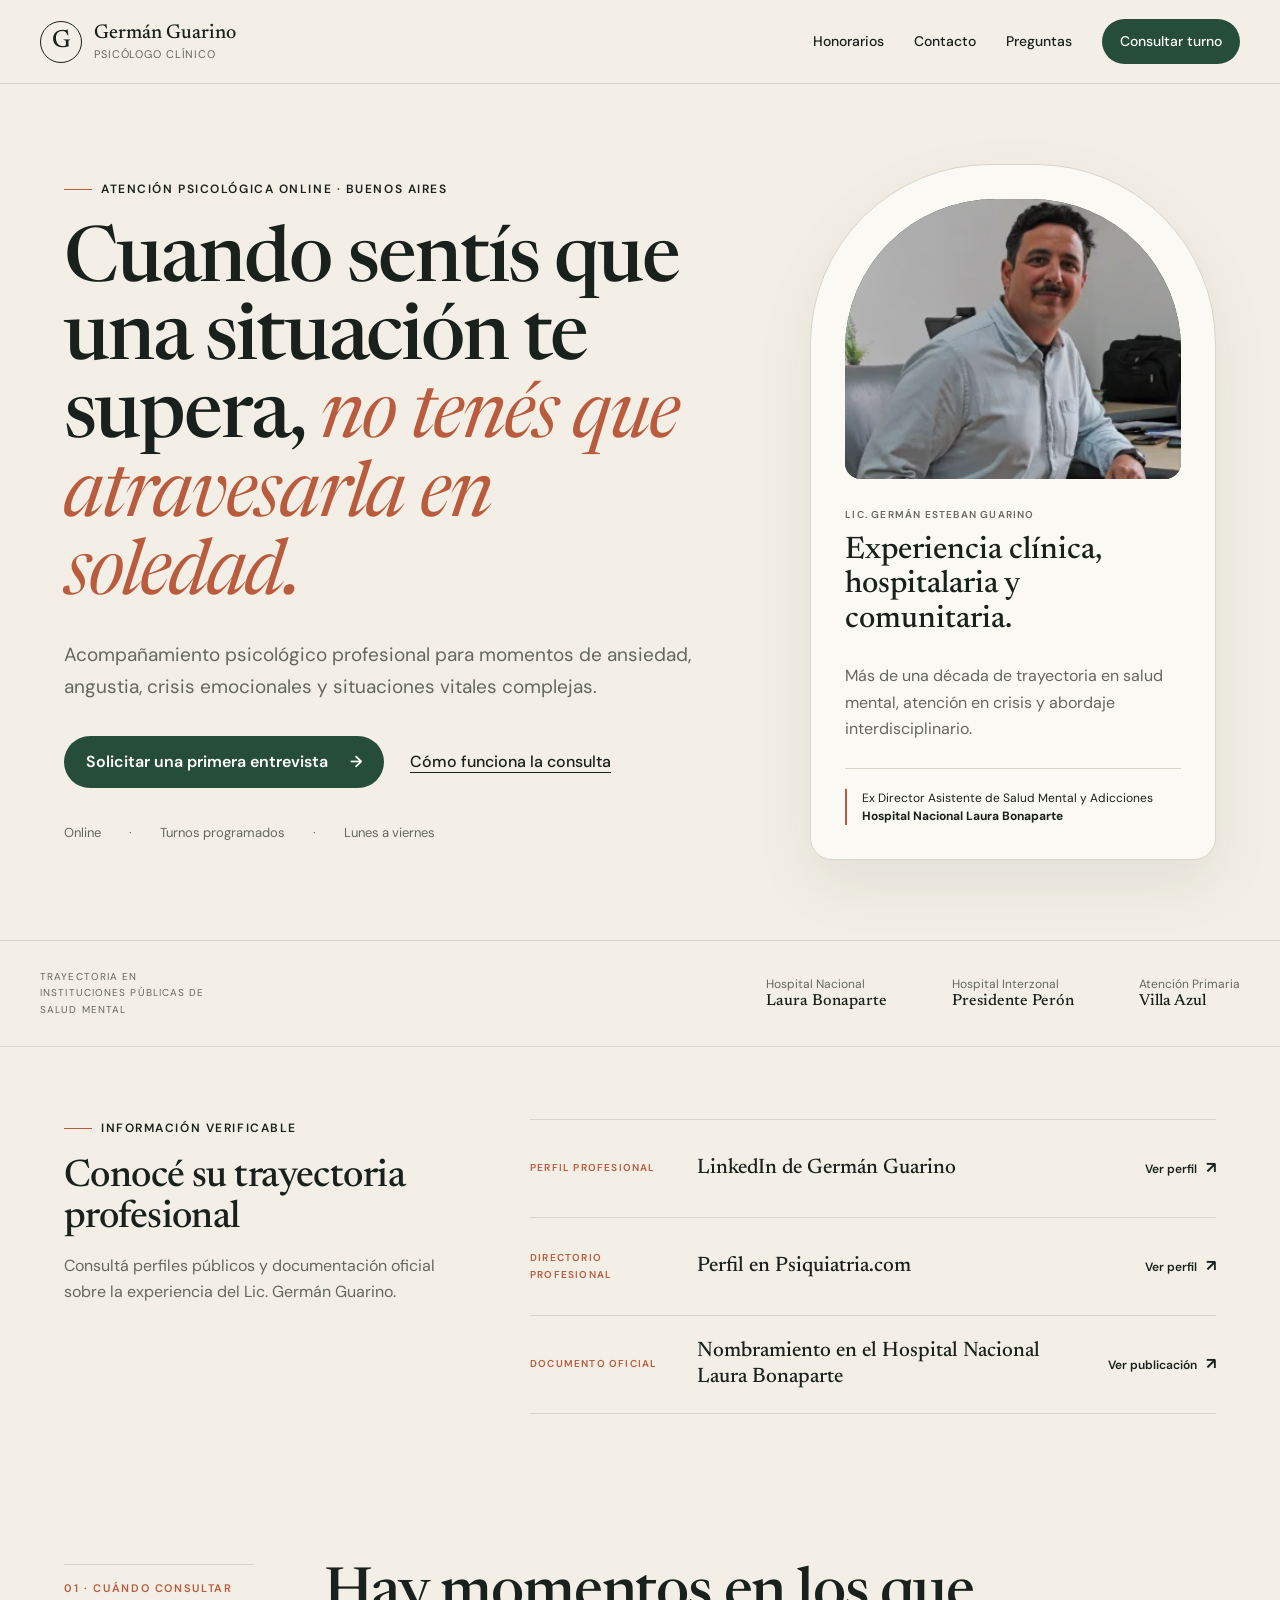
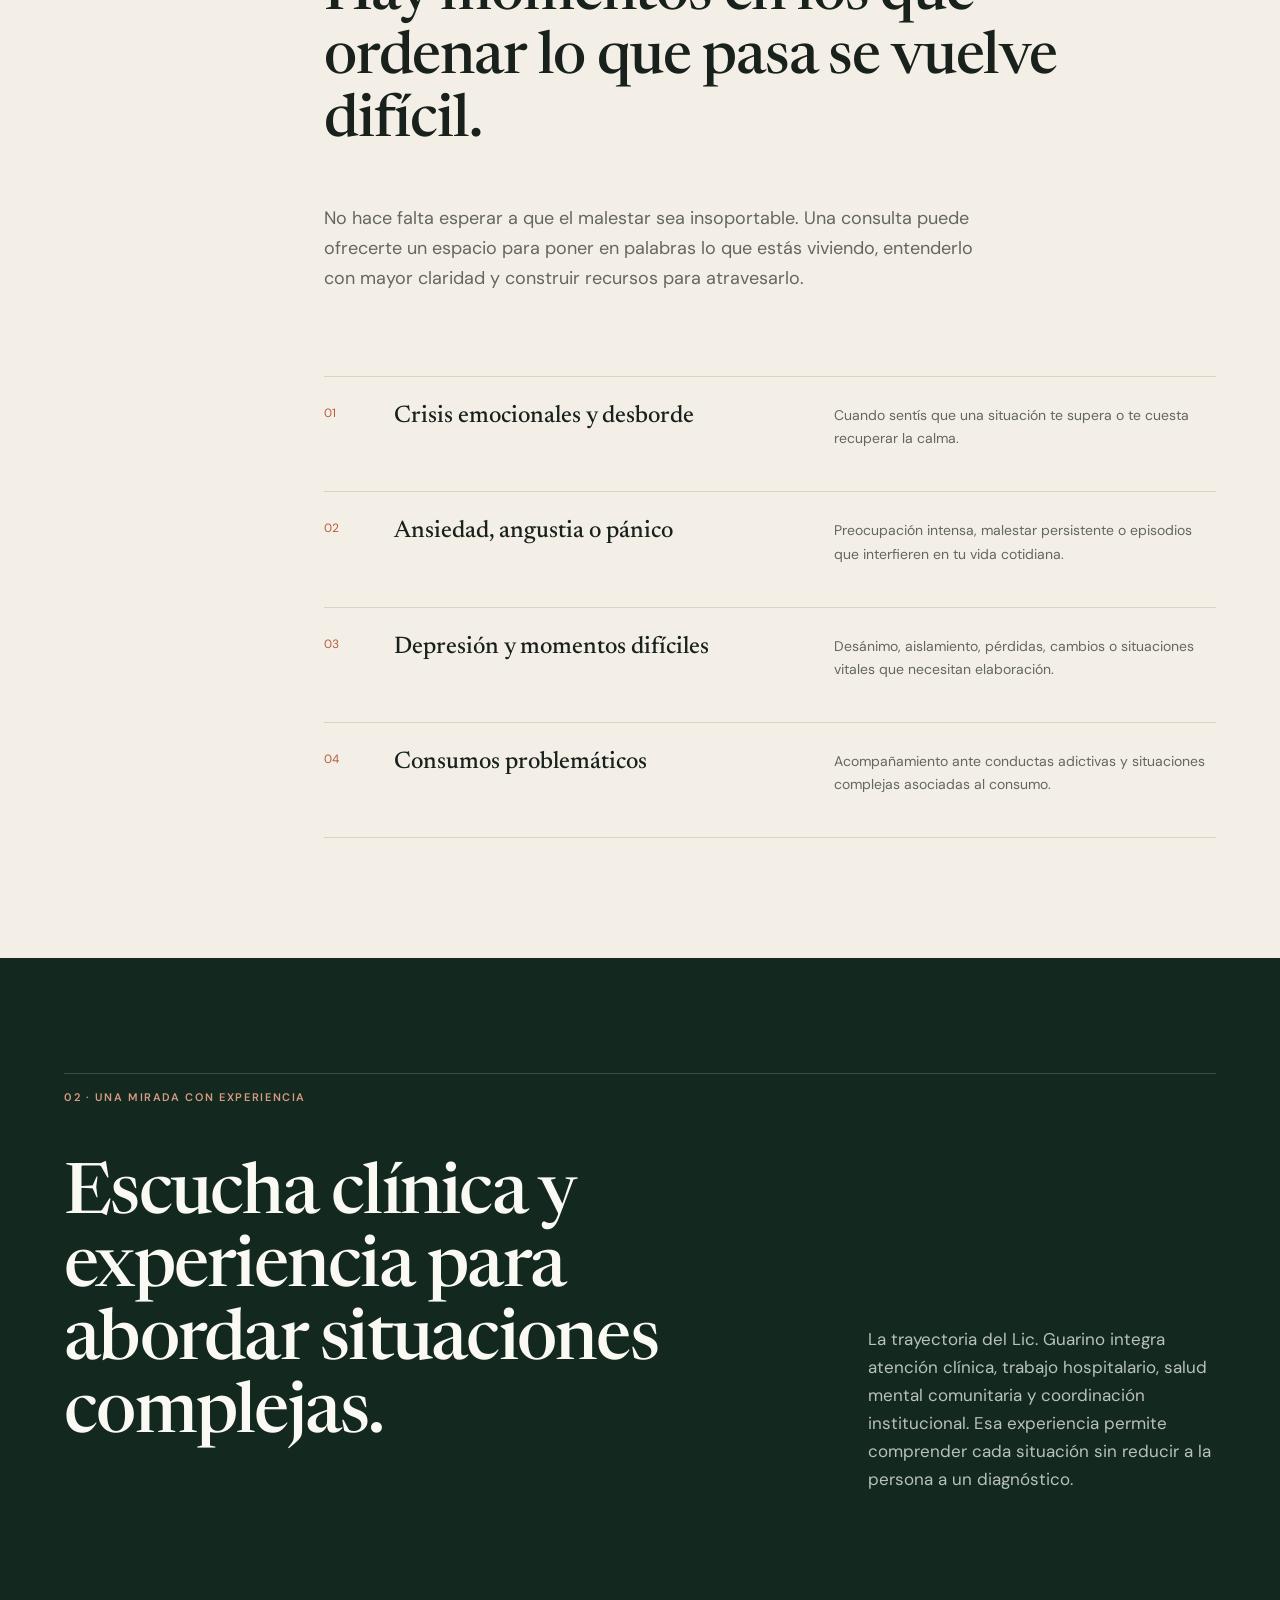
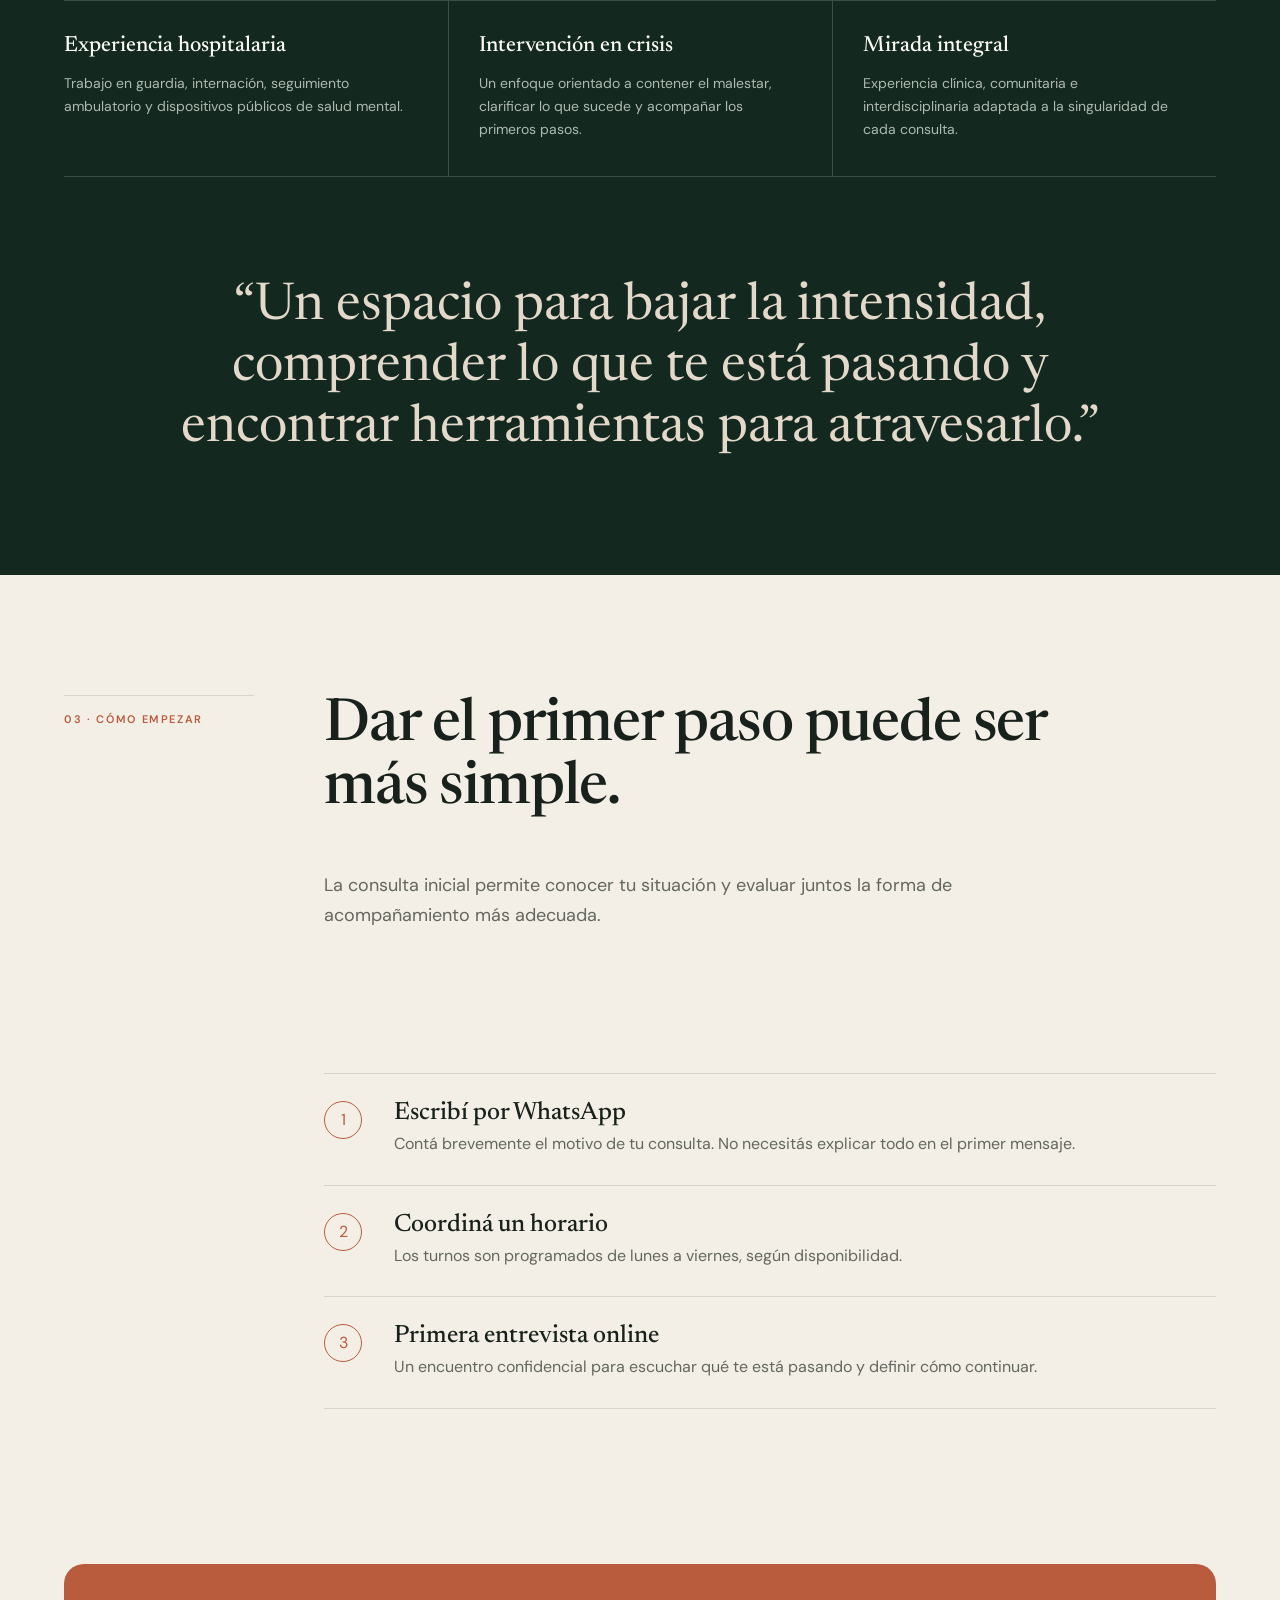
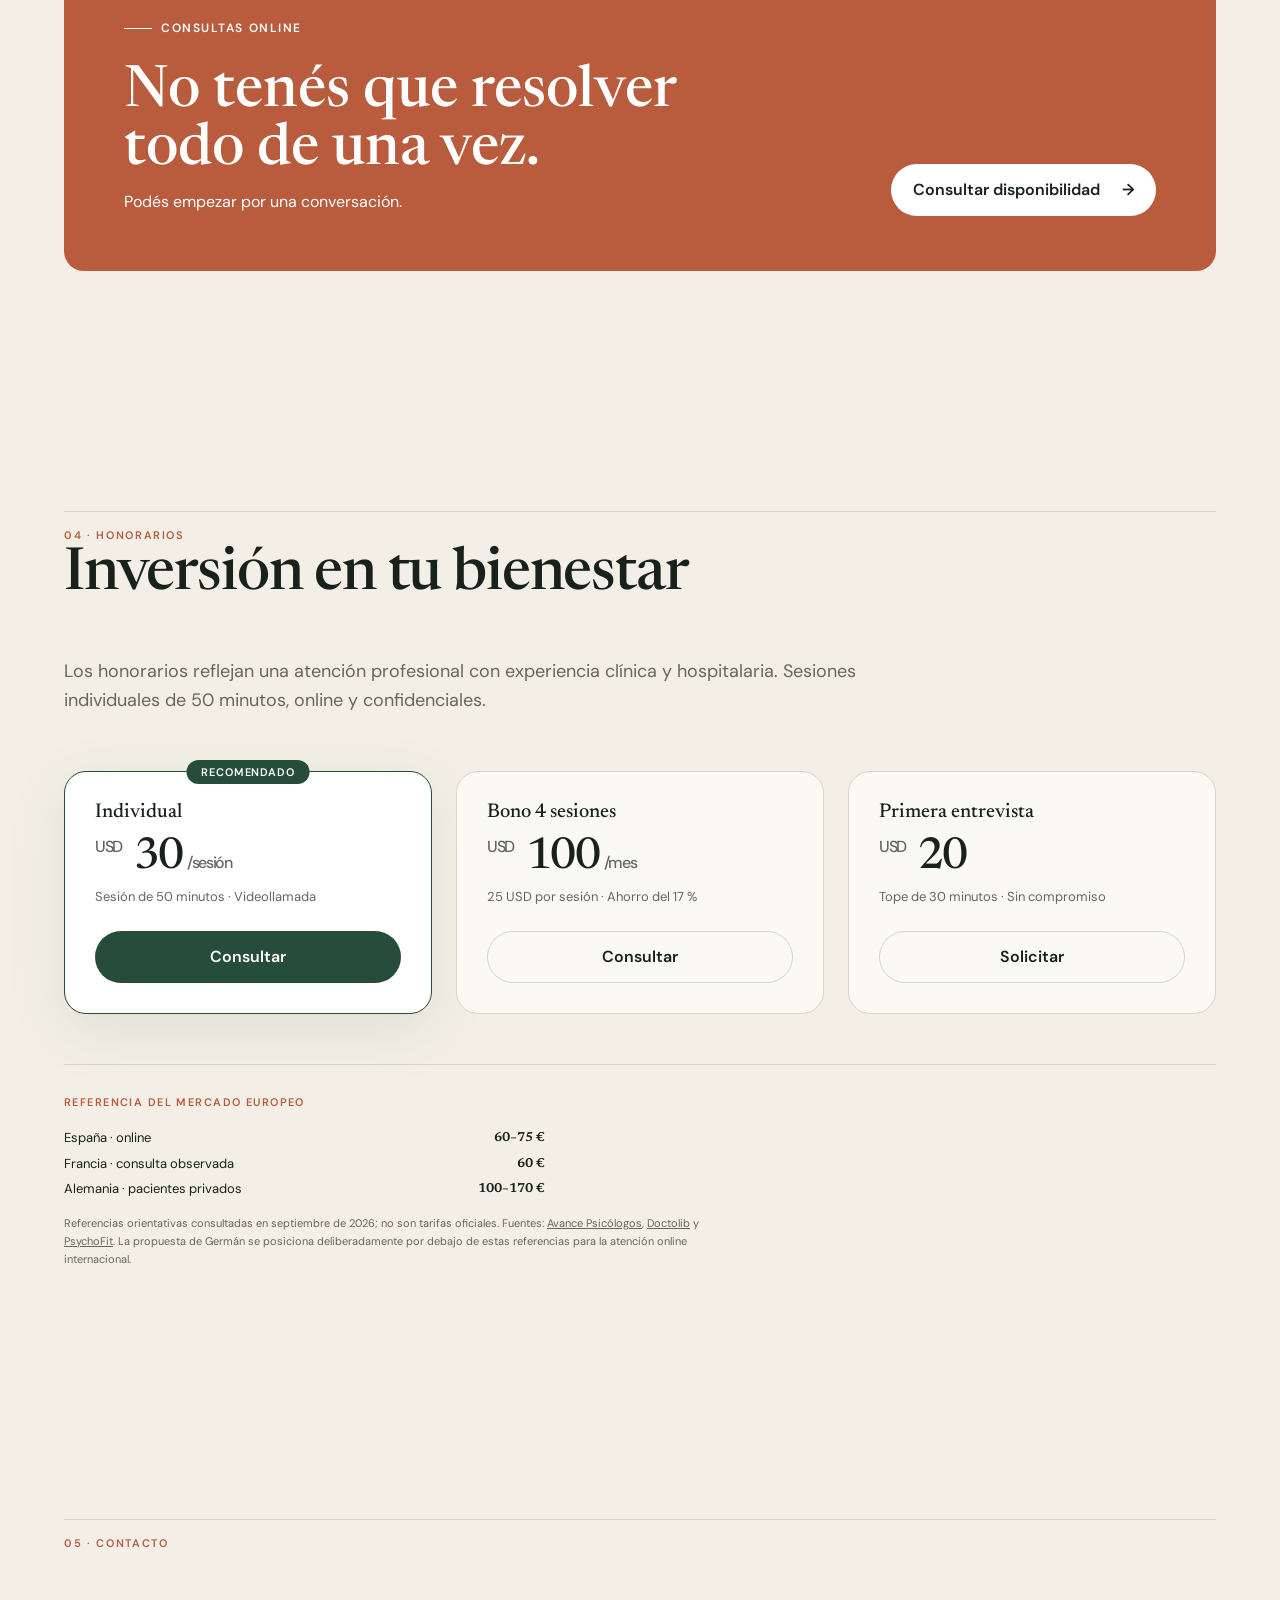
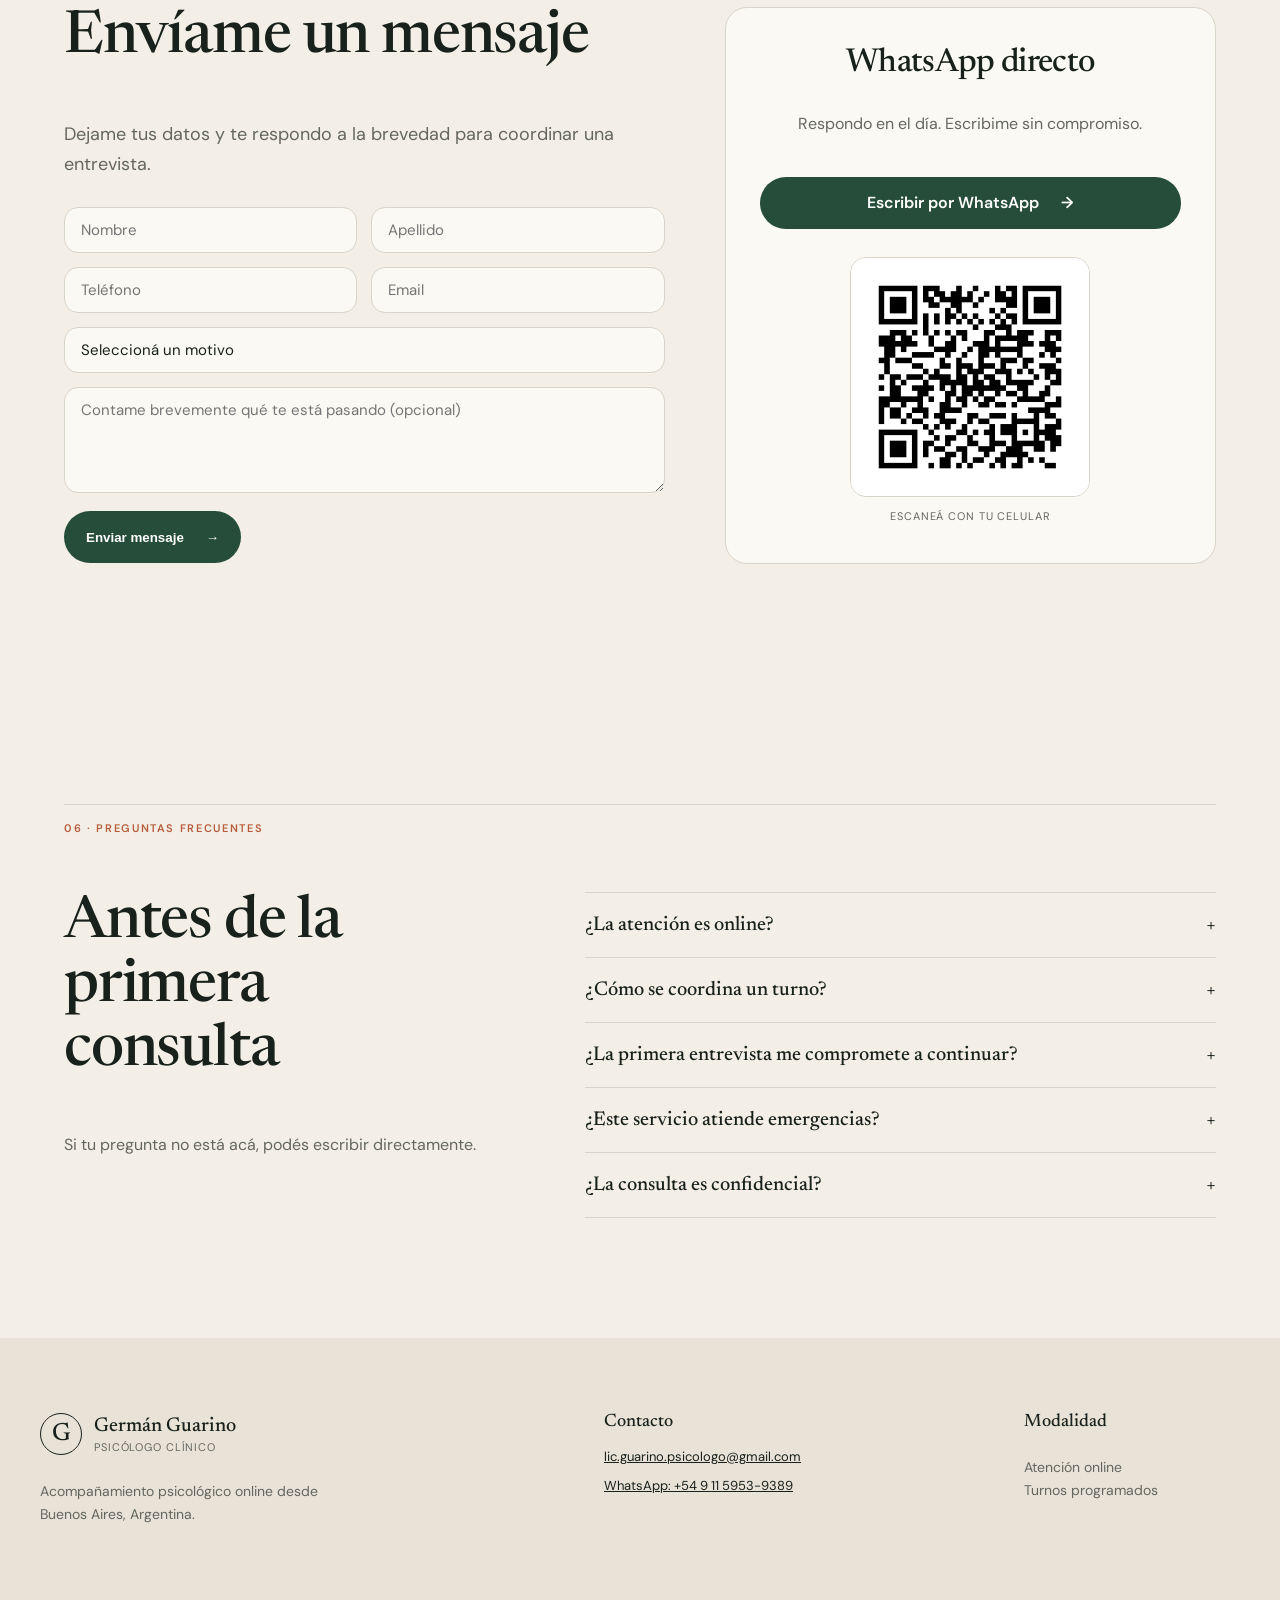
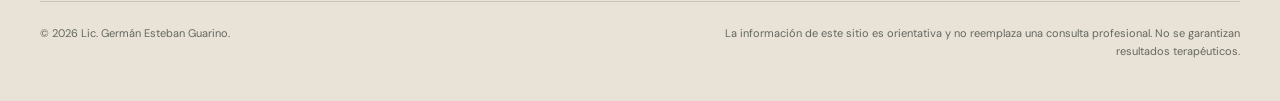
==== commit 2d8b15d8: "Host and verify WhatsApp QR code locally" ====
--- a/index.html
+++ b/index.html
@@ -162,8 +162,8 @@
       </div>
       <div class="pricing-eu-reference">
         <p class="eu-label">Referencia del mercado europeo</p>
-        <div class="eu-table"><span>España</span><span>45–80 €</span><span>Francia</span><span>55–100 €</span><span>Alemania</span><span>50–100 €</span><span>Italia</span><span>45–80 €</span><span>Reino Unido</span><span>55–90 €</span></div>
-        <p class="eu-footnote">Precios orientativos por sesión individual online (2026). Fuentes: Colegio Oficial de la Psicología de España, plataformas BetterHelp, Unobravo, AtHomePsicología y directorios profesionales.</p>
+        <div class="eu-table"><span>España · online</span><span>60–75 €</span><span>Francia · consulta observada</span><span>60 €</span><span>Alemania · pacientes privados</span><span>100–170 €</span></div>
+        <p class="eu-footnote">Referencias orientativas consultadas en septiembre de 2026; no son tarifas oficiales. Fuentes: <a href="https://www.avancepsicologos.com/blog/terapia/cuanto-cuesta-un-psicologo-espana-tarifas-online-presencial/" target="_blank" rel="noopener">Avance Psicólogos</a>, <a href="https://doctolib.fr/psychologue/paris/valene-gresham" target="_blank" rel="noopener">Doctolib</a> y <a href="https://psychofit.de/blog/was-kostet-psychotherapie-deutschland-kostenvergleich" target="_blank" rel="noopener">PsychoFit</a>. La propuesta de Germán se posiciona deliberadamente por debajo de estas referencias para la atención online internacional.</p>
       </div>
     </section>
 
@@ -199,7 +199,7 @@
           <h2>WhatsApp directo</h2>
           <p>Respondo en el día. Escribime sin compromiso.</p>
           <a class="button button-primary contact-wa-btn" data-wa="contact-wa" href="https://wa.me/5491159539389?text=Hola%20Germ%C3%A1n%2C%20quisiera%20consultar%20por%20una%20primera%20entrevista." target="_blank" rel="noopener">Escribir por WhatsApp <span aria-hidden="true">→</span></a>
-          <div class="qr-code-container"><img src="https://api.qrserver.com/v1/create-qr-code/?size=240x240&data=https://wa.me/5491159539389?text=Hola%2520Germ%25C3%25A1n%252C%2520quisiera%2520consultar%2520por%2520una%2520primera%2520entrevista." width="240" height="240" alt="Código QR para contactar por WhatsApp" fetchpriority="low" loading="lazy"><span class="qr-label">Escaneá con tu celular</span></div>
+          <div class="qr-code-container"><img src="assets/whatsapp-qr.png" width="240" height="240" alt="Código QR para contactar por WhatsApp al +54 9 11 5953-9389" loading="lazy"><span class="qr-label">Escaneá con tu celular</span></div>
         </aside>
       </div>
     </section>
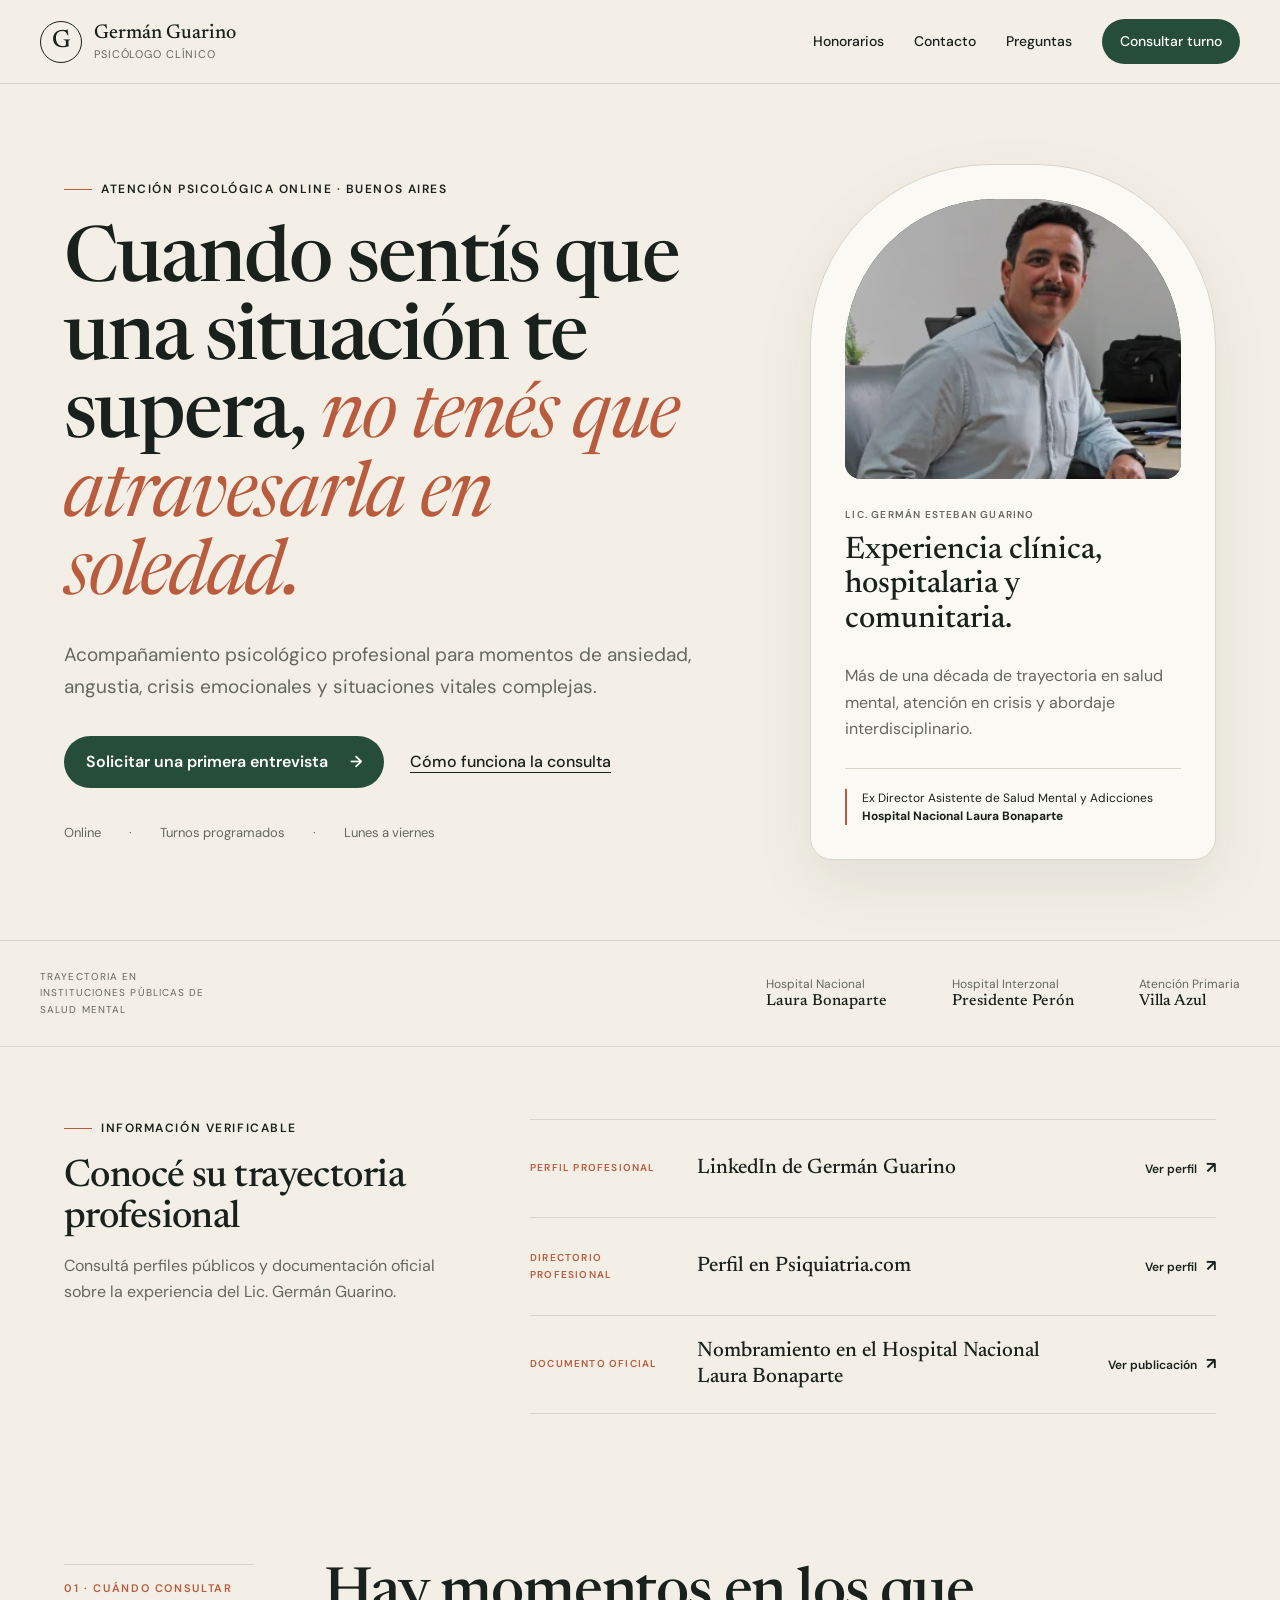
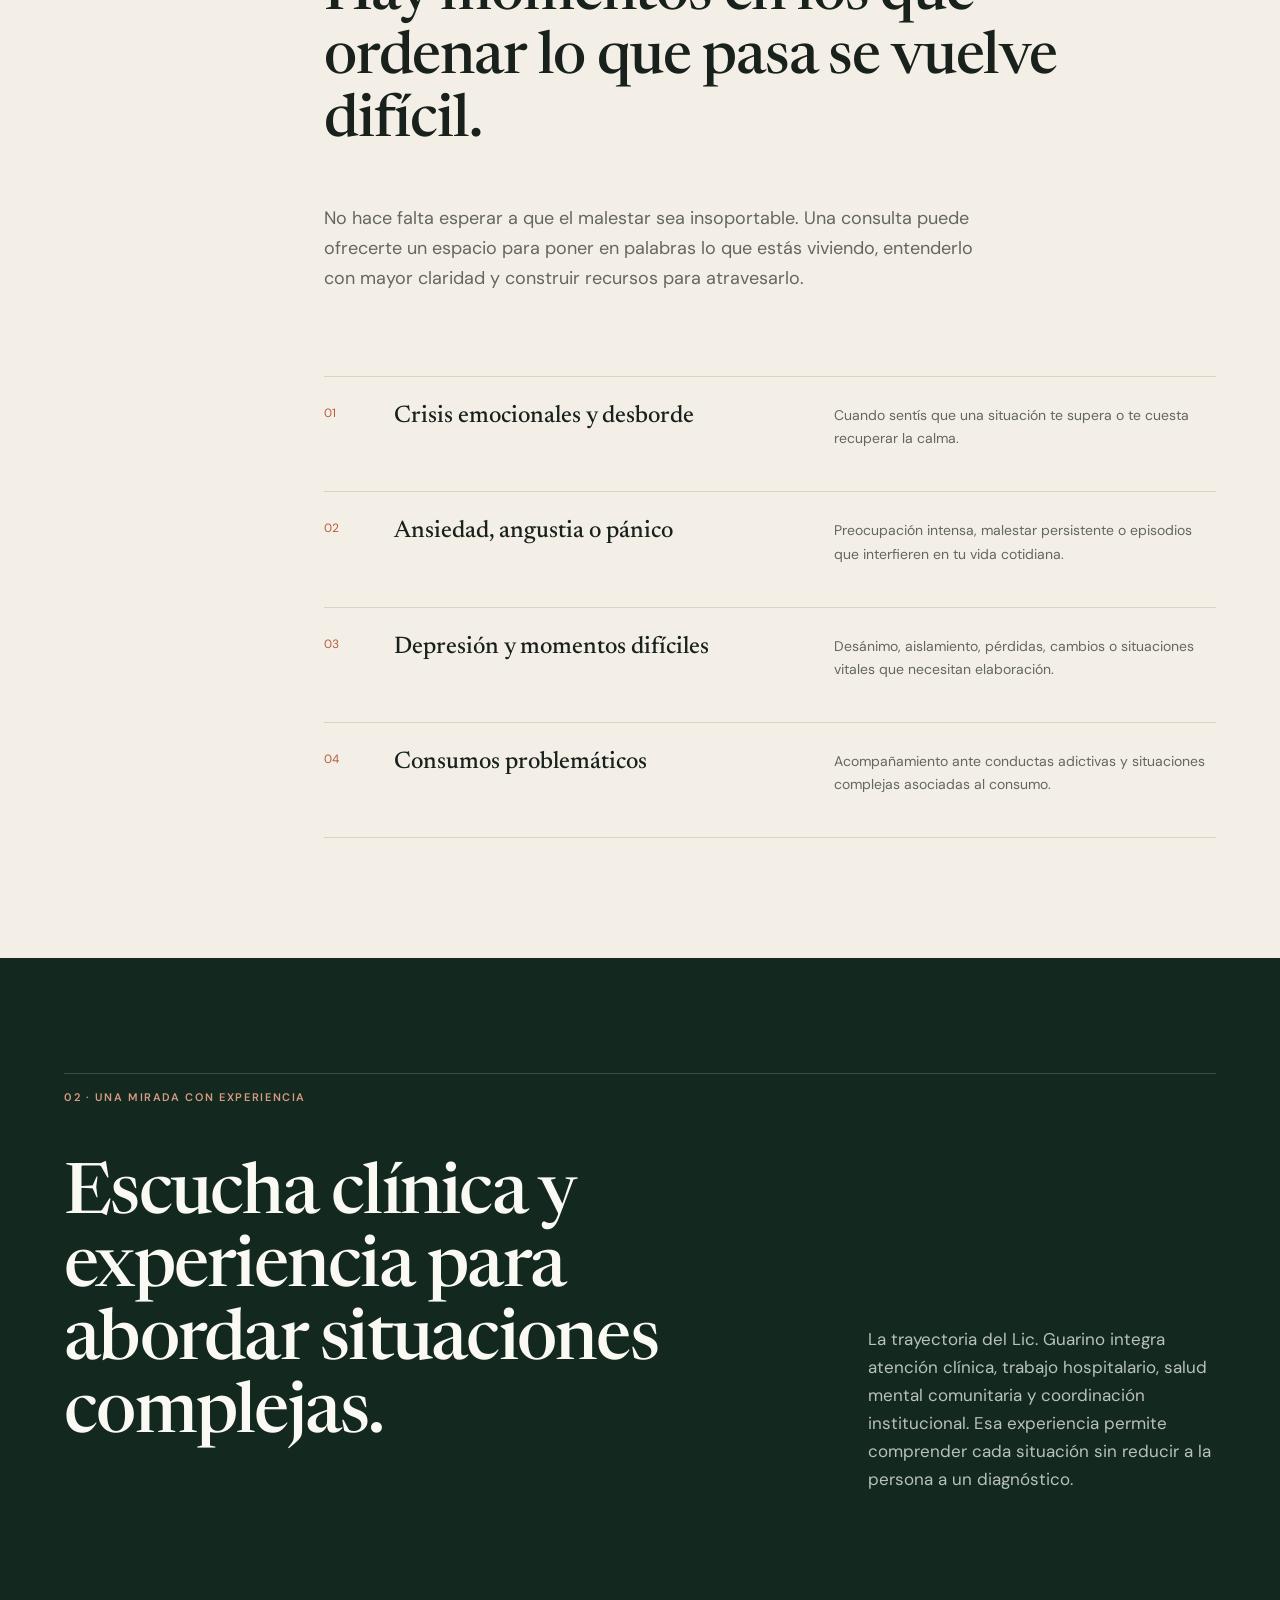
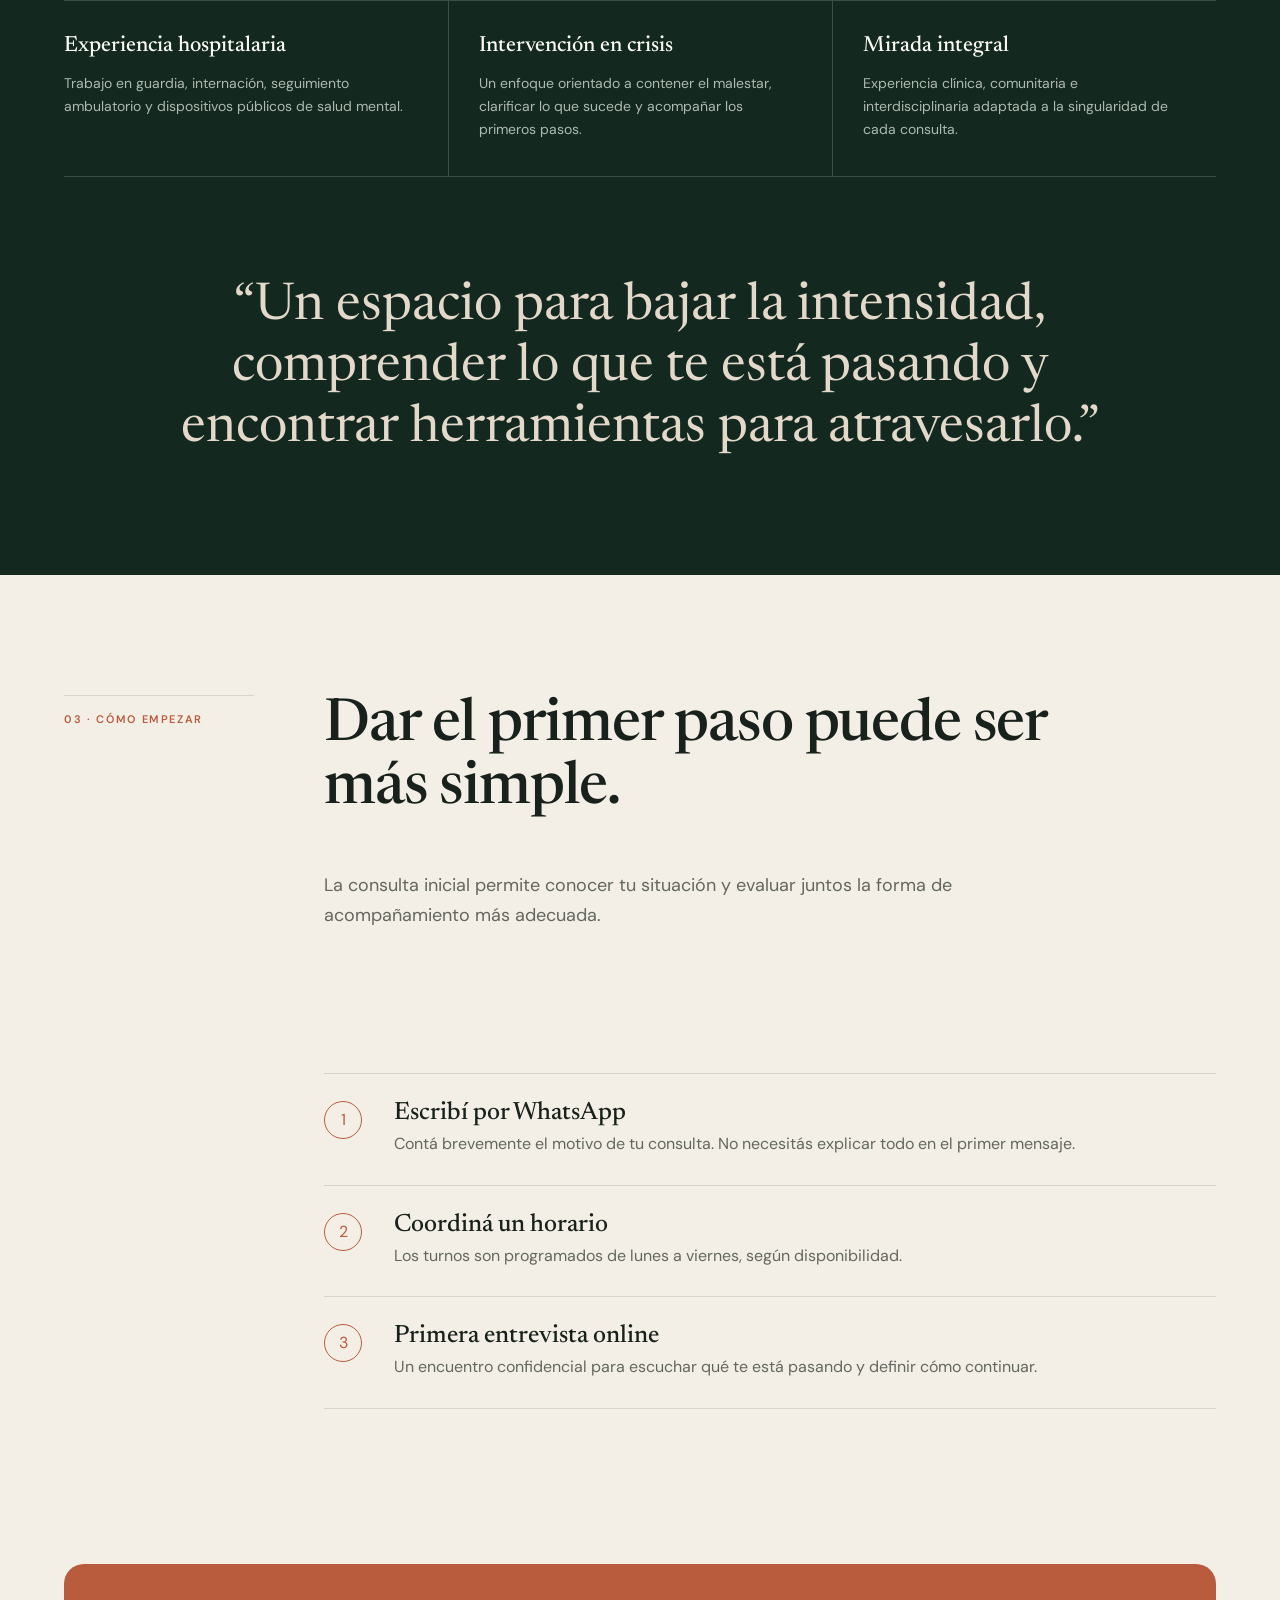
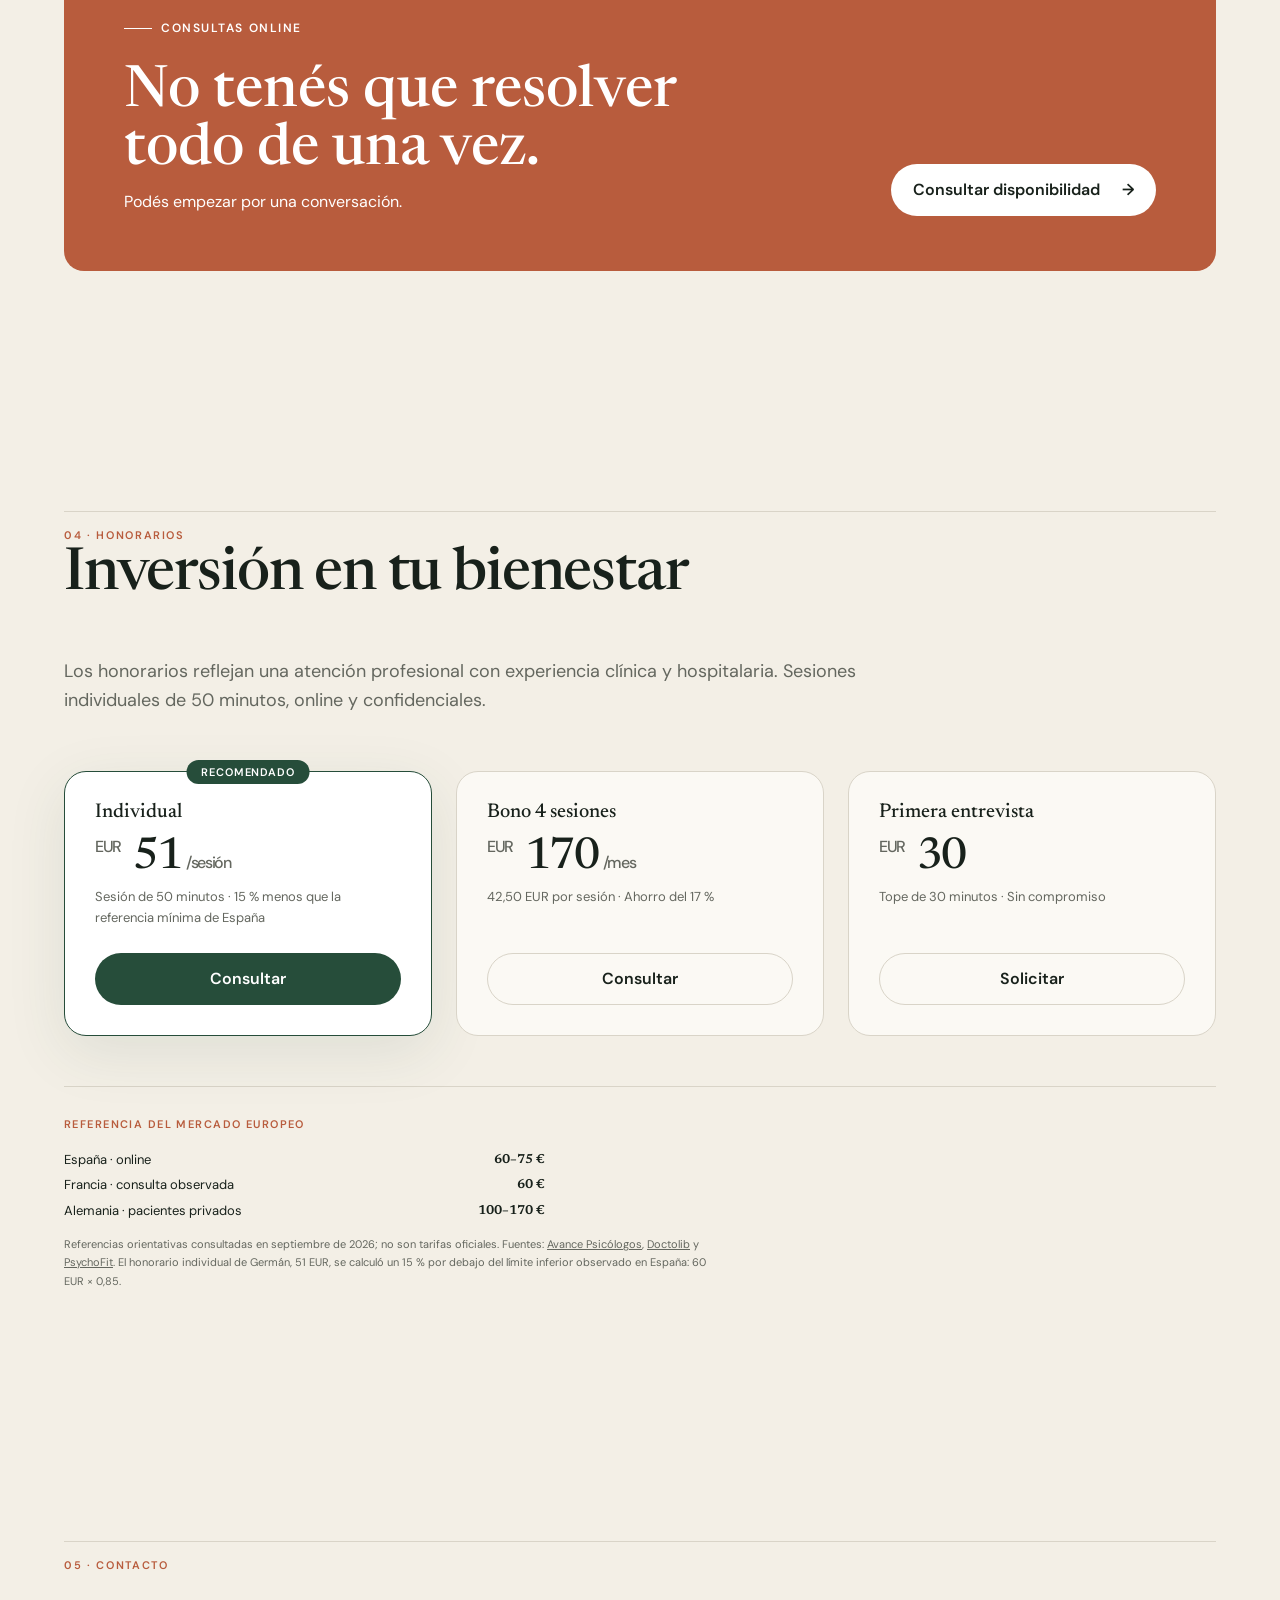
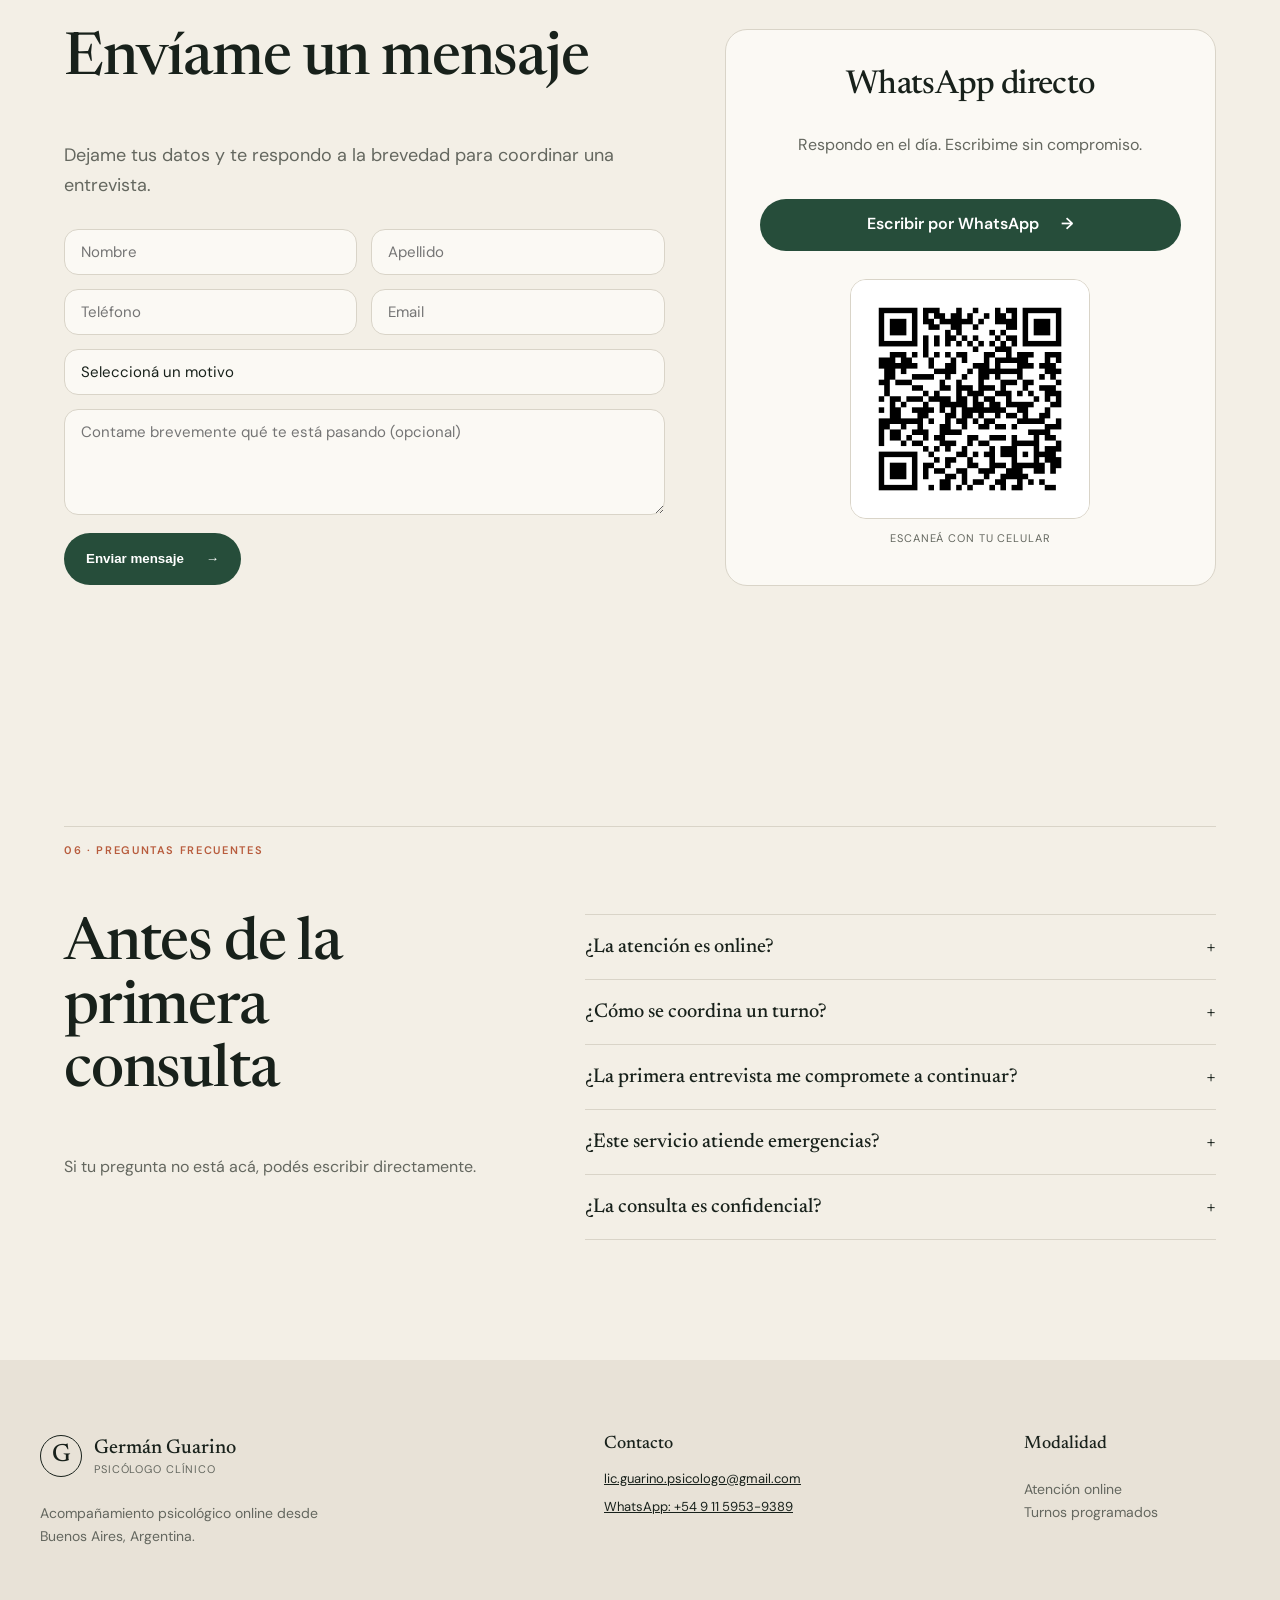
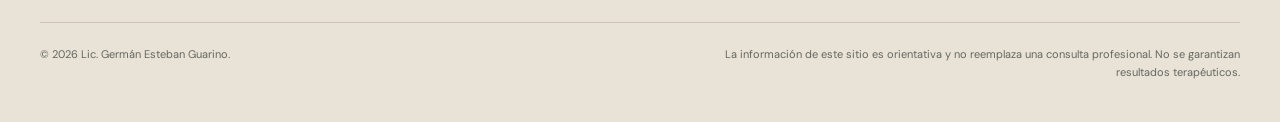
==== commit 109e85e2: "Set session price 15 percent below Spain" ====
--- a/index.html
+++ b/index.html
@@ -143,19 +143,19 @@
         <div class="pricing-card recommended">
           <span class="pricing-tag">Recomendado</span>
           <span class="pricing-name">Individual</span>
-          <span class="pricing-amount"><span class="currency">USD</span> 30<span class="period">/sesión</span></span>
-          <span class="pricing-detail">Sesión de 50 minutos · Videollamada</span>
+          <span class="pricing-amount"><span class="currency">EUR</span> 51<span class="period">/sesión</span></span>
+          <span class="pricing-detail">Sesión de 50 minutos · 15 % menos que la referencia mínima de España</span>
           <a class="button button-primary pricing-cta" data-wa="pricing" href="https://wa.me/5491159539389?text=Hola%20Germ%C3%A1n%2C%20quiero%20consultar%20por%20sesiones%20individuales." target="_blank" rel="noopener">Consultar</a>
         </div>
         <div class="pricing-card">
           <span class="pricing-name">Bono 4 sesiones</span>
-          <span class="pricing-amount"><span class="currency">USD</span> 100<span class="period">/mes</span></span>
-          <span class="pricing-detail">25 USD por sesión · Ahorro del 17 %</span>
+          <span class="pricing-amount"><span class="currency">EUR</span> 170<span class="period">/mes</span></span>
+          <span class="pricing-detail">42,50 EUR por sesión · Ahorro del 17 %</span>
           <a class="button button-secondary pricing-cta" data-wa="pricing-bono" href="https://wa.me/5491159539389?text=Hola%20Germ%C3%A1n%2C%20quiero%20consultar%20por%20el%20bono%20de%204%20sesiones." target="_blank" rel="noopener">Consultar</a>
         </div>
         <div class="pricing-card">
           <span class="pricing-name">Primera entrevista</span>
-          <span class="pricing-amount"><span class="currency">USD</span> 20</span>
+          <span class="pricing-amount"><span class="currency">EUR</span> 30</span>
           <span class="pricing-detail">Tope de 30 minutos · Sin compromiso</span>
           <a class="button button-secondary pricing-cta" data-wa="pricing-first" href="https://wa.me/5491159539389?text=Hola%20Germ%C3%A1n%2C%20quiero%20solicitar%20la%20primera%20entrevista." target="_blank" rel="noopener">Solicitar</a>
         </div>
@@ -163,7 +163,7 @@
       <div class="pricing-eu-reference">
         <p class="eu-label">Referencia del mercado europeo</p>
         <div class="eu-table"><span>España · online</span><span>60–75 €</span><span>Francia · consulta observada</span><span>60 €</span><span>Alemania · pacientes privados</span><span>100–170 €</span></div>
-        <p class="eu-footnote">Referencias orientativas consultadas en septiembre de 2026; no son tarifas oficiales. Fuentes: <a href="https://www.avancepsicologos.com/blog/terapia/cuanto-cuesta-un-psicologo-espana-tarifas-online-presencial/" target="_blank" rel="noopener">Avance Psicólogos</a>, <a href="https://doctolib.fr/psychologue/paris/valene-gresham" target="_blank" rel="noopener">Doctolib</a> y <a href="https://psychofit.de/blog/was-kostet-psychotherapie-deutschland-kostenvergleich" target="_blank" rel="noopener">PsychoFit</a>. La propuesta de Germán se posiciona deliberadamente por debajo de estas referencias para la atención online internacional.</p>
+        <p class="eu-footnote">Referencias orientativas consultadas en septiembre de 2026; no son tarifas oficiales. Fuentes: <a href="https://www.avancepsicologos.com/blog/terapia/cuanto-cuesta-un-psicologo-espana-tarifas-online-presencial/" target="_blank" rel="noopener">Avance Psicólogos</a>, <a href="https://doctolib.fr/psychologue/paris/valene-gresham" target="_blank" rel="noopener">Doctolib</a> y <a href="https://psychofit.de/blog/was-kostet-psychotherapie-deutschland-kostenvergleich" target="_blank" rel="noopener">PsychoFit</a>. El honorario individual de Germán, 51 EUR, se calculó un 15 % por debajo del límite inferior observado en España: 60 EUR × 0,85.</p>
       </div>
     </section>
 
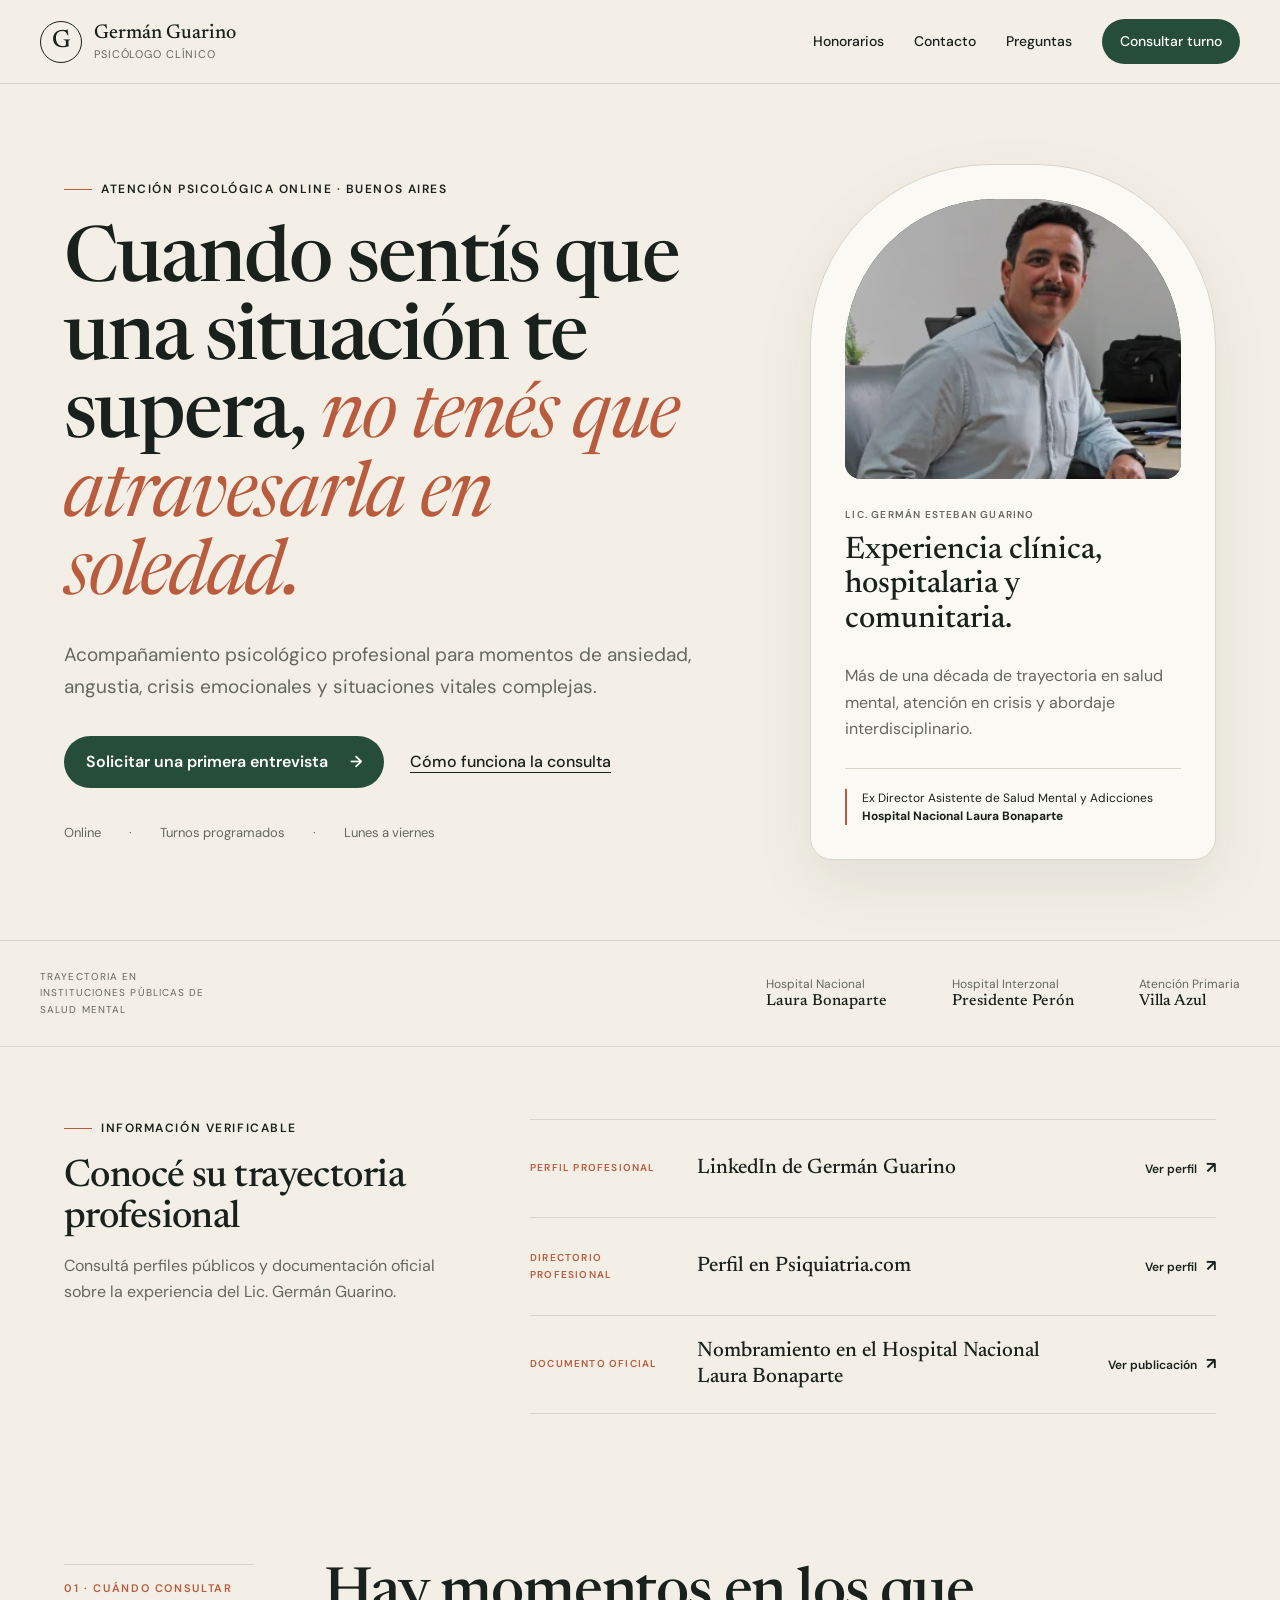
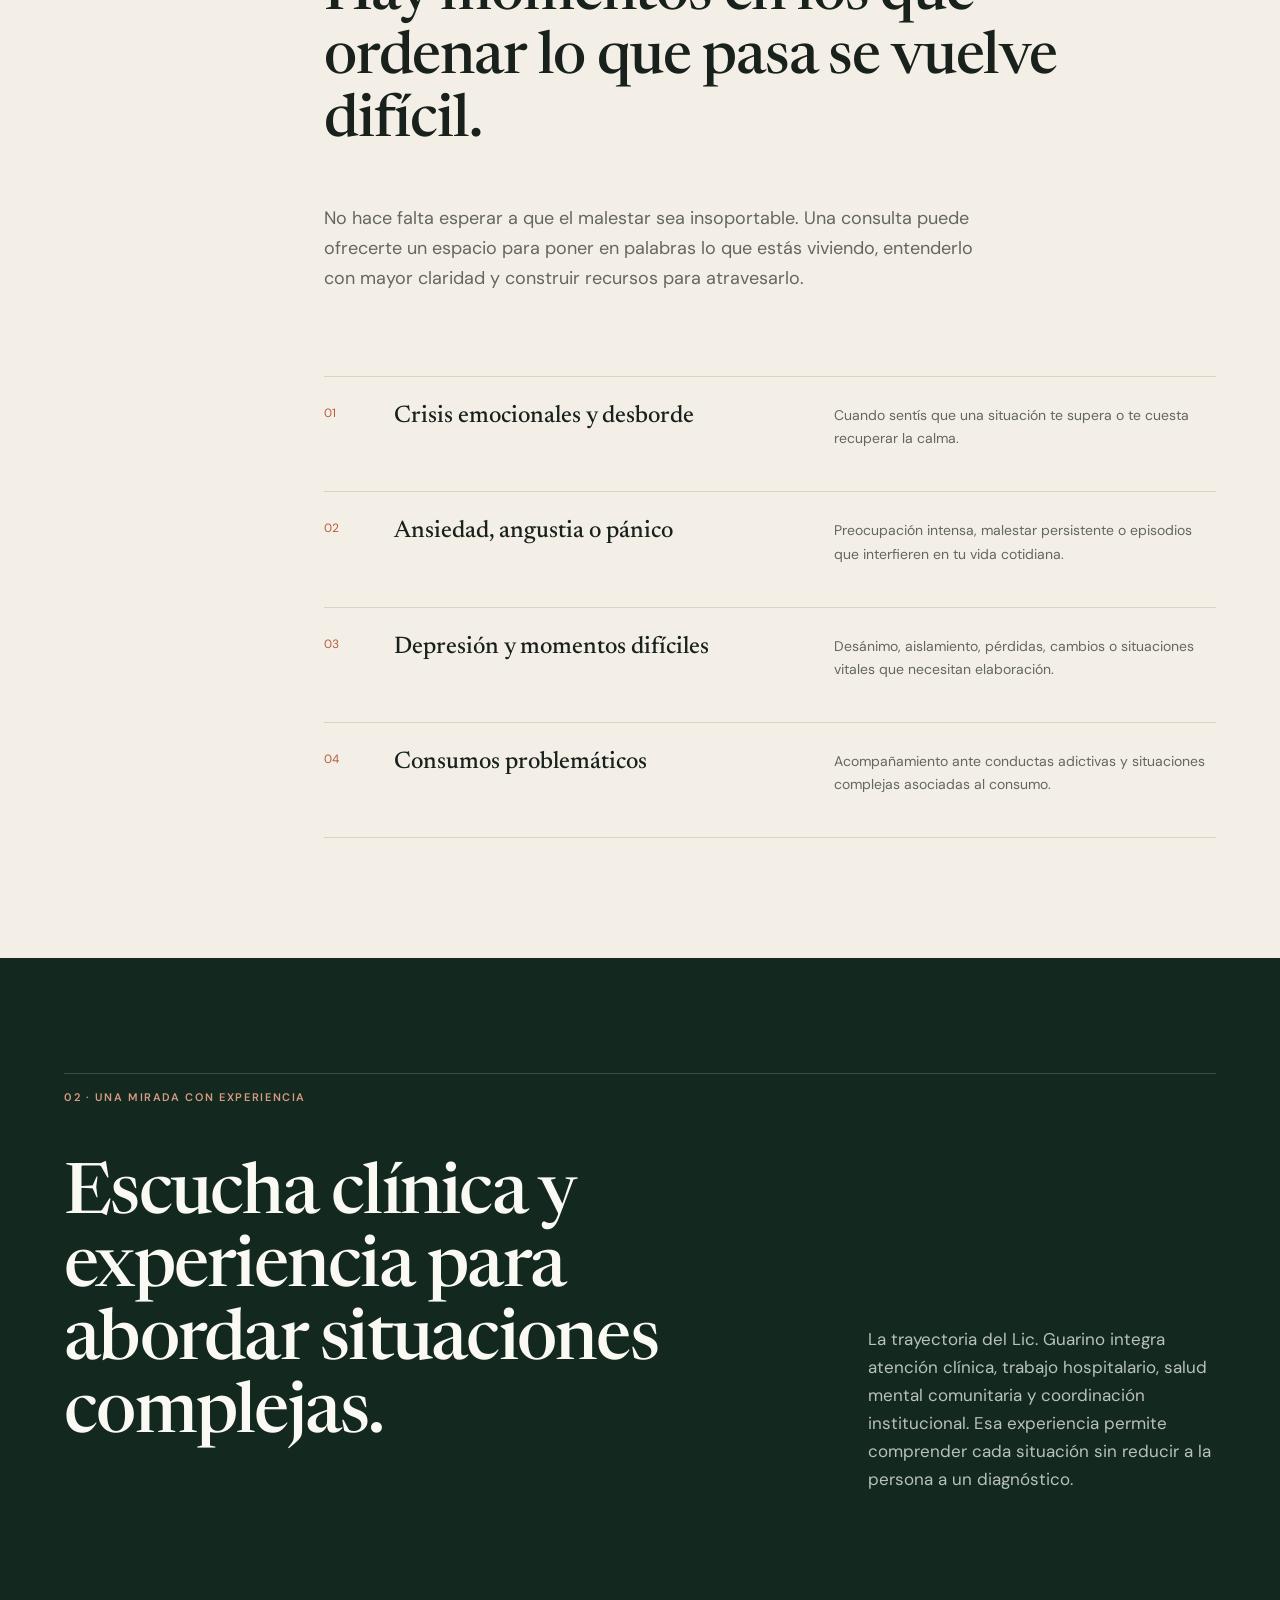
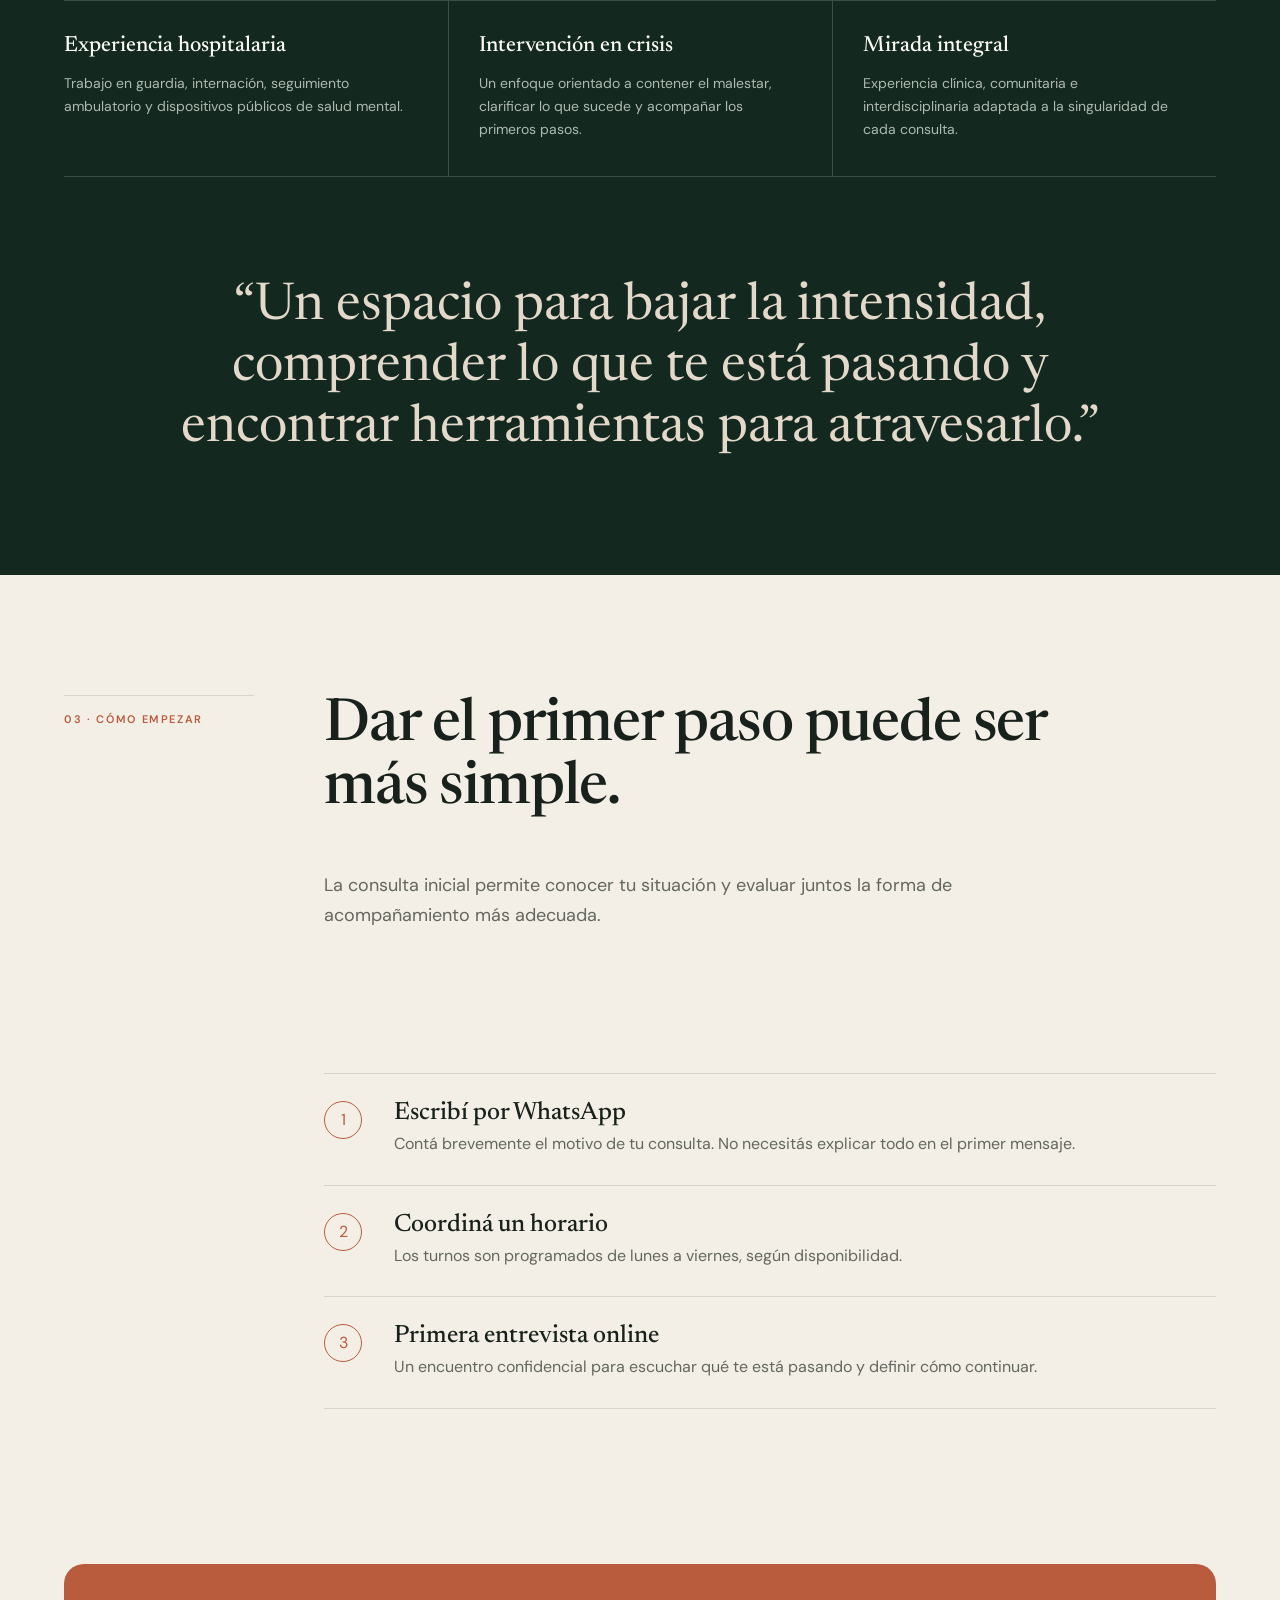
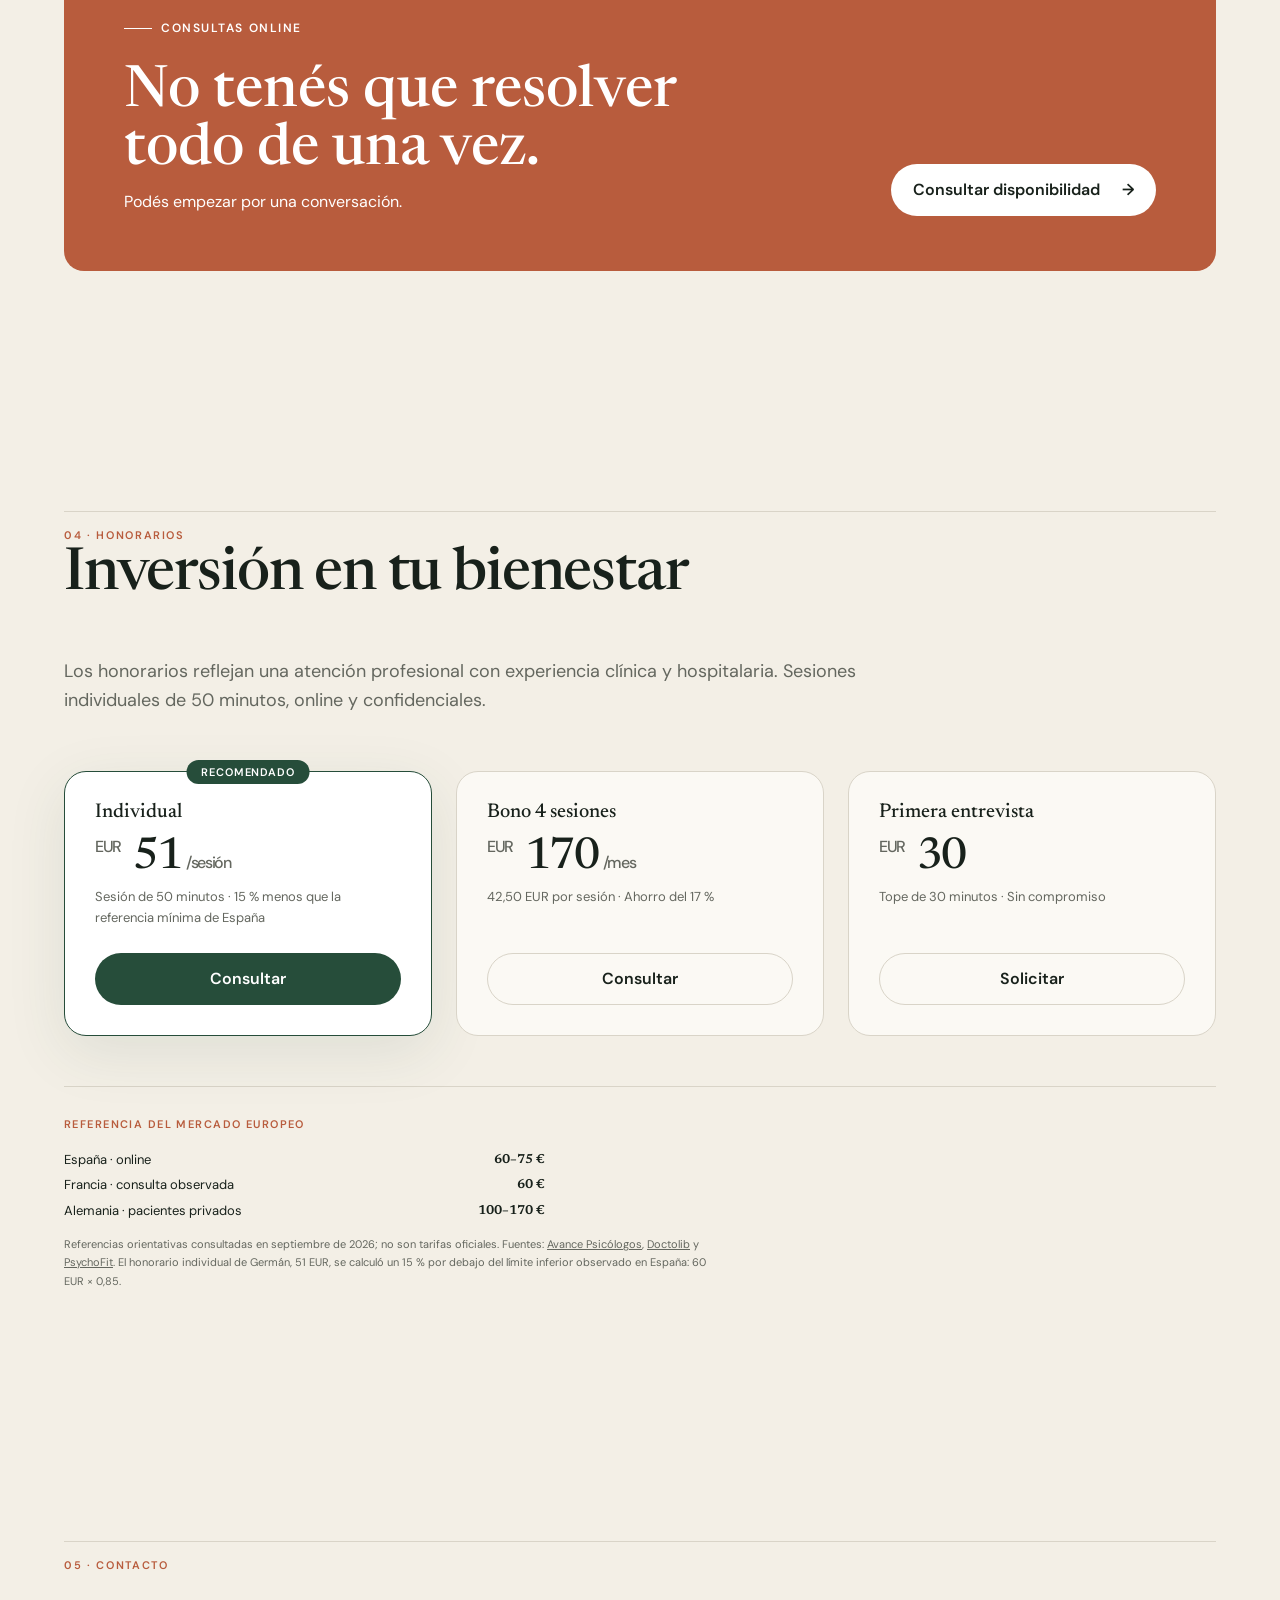
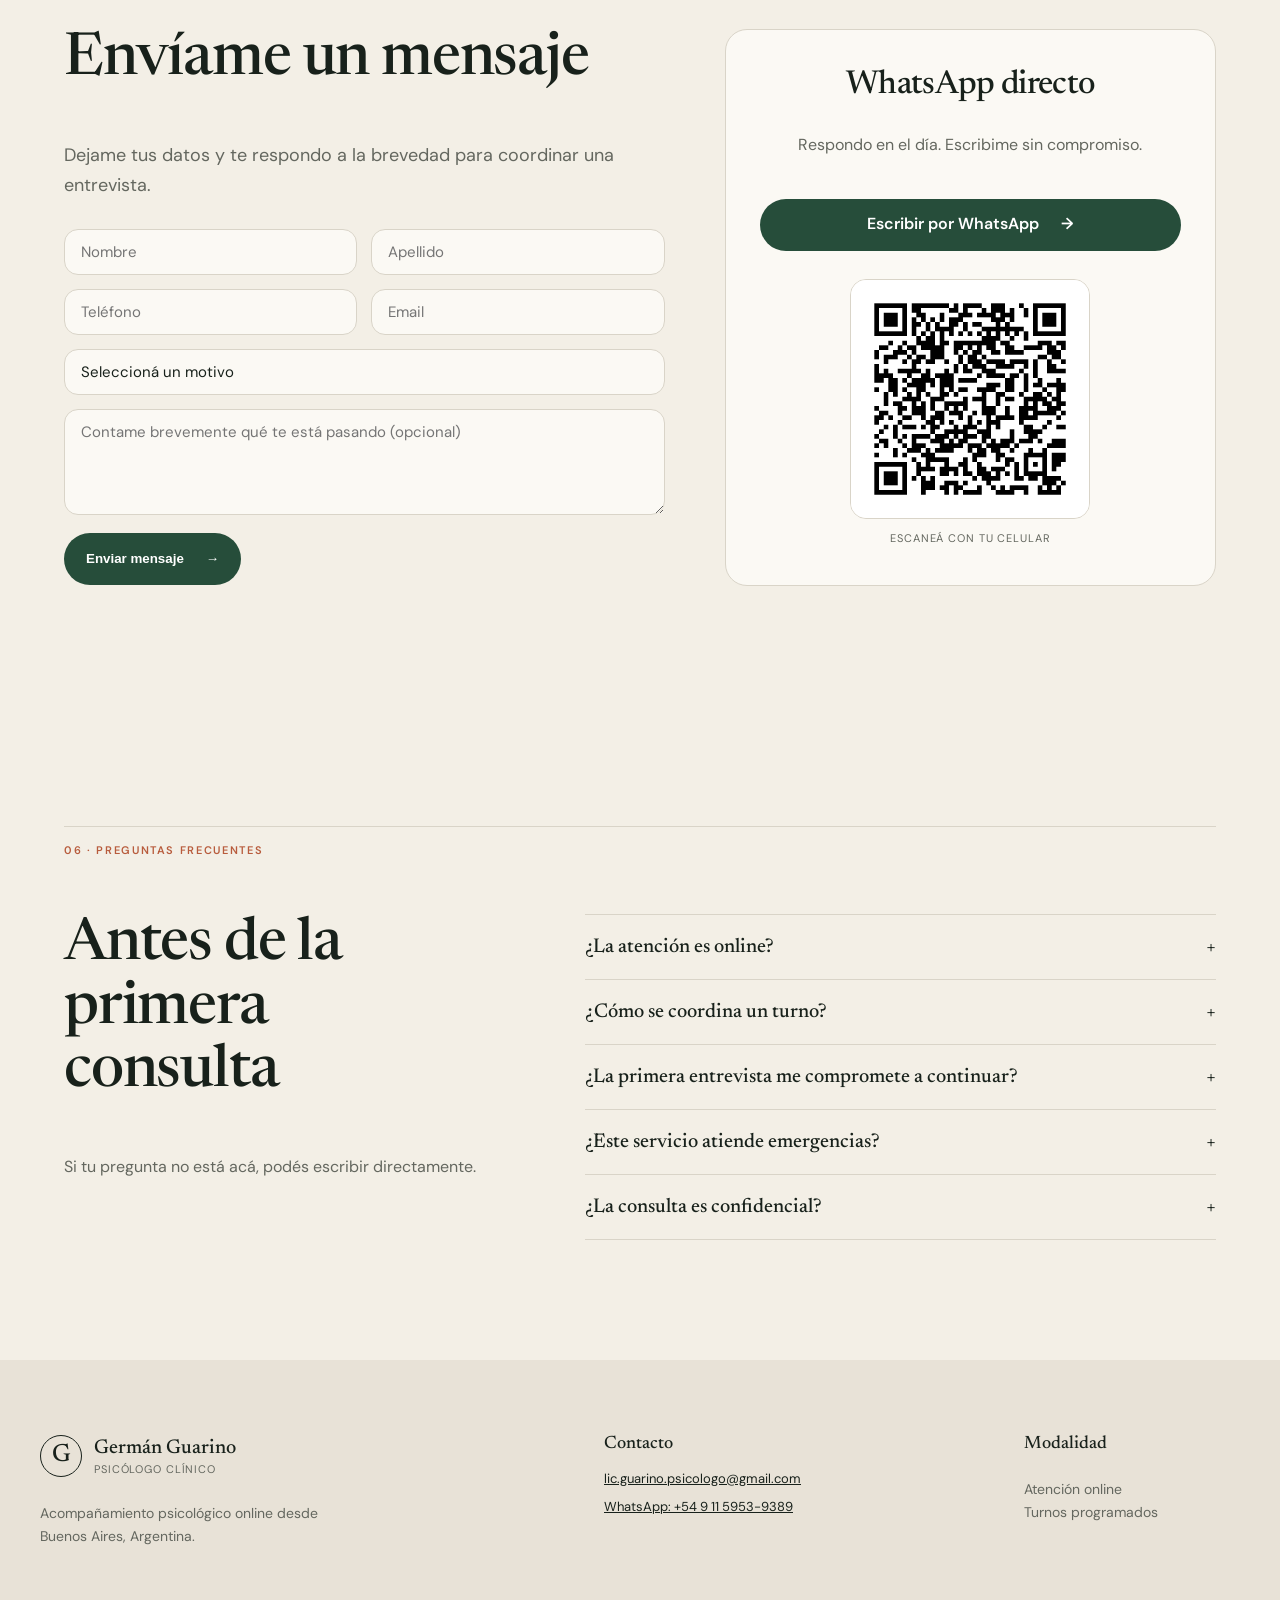
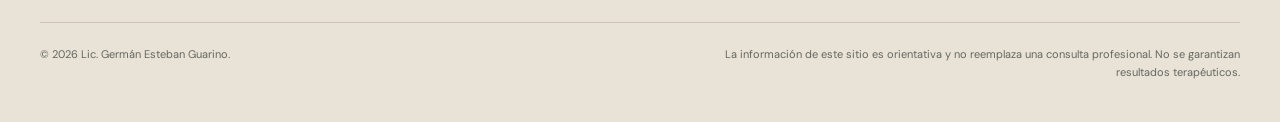
==== commit 4780cb4f: "Install Google Ads conversion tracking" ====
--- a/index.html
+++ b/index.html
@@ -17,6 +17,16 @@
   <link rel="preconnect" href="https://fonts.googleapis.com">
   <link rel="preconnect" href="https://fonts.gstatic.com" crossorigin>
   <link href="https://fonts.googleapis.com/css2?family=DM+Sans:wght@400;500;600&family=Newsreader:opsz,wght@6..72,400;6..72,500&display=swap" rel="stylesheet">
+  <!-- Google Ads conversion measurement only; ad personalization is disabled. -->
+  <script async src="https://www.googletagmanager.com/gtag/js?id=AW-18469753508"></script>
+  <script>
+    window.dataLayer = window.dataLayer || [];
+    function gtag(){dataLayer.push(arguments);}
+    gtag('consent', 'default', {ad_storage: 'denied', analytics_storage: 'denied', ad_user_data: 'denied', ad_personalization: 'denied'});
+    gtag('set', 'ads_data_redaction', true);
+    gtag('js', new Date());
+    gtag('config', 'AW-18469753508', {allow_ad_personalization_signals: false});
+  </script>
   <link rel="stylesheet" href="styles.css">
   <script type="application/ld+json">{"@context":"https://schema.org","@type":"Psychologist","name":"Lic. Germán Esteban Guarino","email":"lic.guarino.psicologo@gmail.com","telephone":"+54 9 11 5953-9389","areaServed":"Argentina","availableService":{"@type":"MedicalTherapy","name":"Atención psicológica online"},"url":"https://floskinou.github.io/German/"}</script>
 </head>
@@ -173,7 +183,7 @@
         <div class="contact-form-area">
           <h2>Envíame un mensaje</h2>
           <p>Dejame tus datos y te respondo a la brevedad para coordinar una entrevista.</p>
-          <form class="contact-form" id="contactForm" onsubmit="event.preventDefault();window.open('mailto:lic.guarino.psicologo@gmail.com?subject='+encodeURIComponent('Consulta desde la web - '+document.getElementById('cf_nombre').value+' '+document.getElementById('cf_apellido').value)+'&body='+encodeURIComponent('Nombre: '+document.getElementById('cf_nombre').value+' '+document.getElementById('cf_apellido').value+'\nTeléfono: '+document.getElementById('cf_telefono').value+'\nEmail: '+document.getElementById('cf_email').value+'\nMotivo: '+document.getElementById('cf_motivo').value+'\nMensaje: '+document.getElementById('cf_mensaje').value),this.reset());return false">
+          <form class="contact-form" id="contactForm">
             <div class="form-row-2">
               <input type="text" id="cf_nombre" placeholder="Nombre" required aria-label="Nombre">
               <input type="text" id="cf_apellido" placeholder="Apellido" required aria-label="Apellido">
@@ -192,8 +202,9 @@
               <option>Otro</option>
             </select>
             <textarea id="cf_mensaje" rows="4" placeholder="Contame brevemente qué te está pasando (opcional)" aria-label="Mensaje"></textarea>
-            <button type="submit" class="button button-primary" data-wa="form-submit">Enviar mensaje <span aria-hidden="true">→</span></button>
+            <button type="submit" class="button button-primary">Enviar mensaje <span aria-hidden="true">→</span></button>
           </form>
+          <p class="contact-form-status" id="contactFormStatus" role="status" aria-live="polite"></p>
         </div>
         <aside class="contact-whatsapp-area">
           <h2>WhatsApp directo</h2>
--- a/styles.css
+++ b/styles.css
@@ -1 +1 @@
-:root{--paper:#f3efe6;--ivory:#fbf9f4;--ink:#18211b;--muted:#64675f;--line:#d9d4c8;--green:#264d3a;--green-dark:#13291f;--terra:#b85c3d;--white:#fff;--serif:'Newsreader',Georgia,serif;--sans:'DM Sans',system-ui,sans-serif}*{box-sizing:border-box}html{scroll-behavior:smooth}body{margin:0;background:var(--paper);color:var(--ink);font-family:var(--sans);font-size:16px;line-height:1.65}a{color:inherit}button,a{touch-action:manipulation}.skip-link{position:fixed;z-index:100;top:8px;left:8px;padding:10px 16px;background:var(--ink);color:#fff;transform:translateY(-150%)}.skip-link:focus{transform:none}.site-header{height:84px;display:flex;align-items:center;justify-content:space-between;padding:0 max(24px,calc((100% - 1200px)/2));border-bottom:1px solid var(--line);position:sticky;top:0;z-index:20;background:rgba(243,239,230,.96);backdrop-filter:blur(14px)}.brand{display:flex;align-items:center;gap:12px;text-decoration:none;line-height:1.1}.brand-mark{display:grid;place-items:center;width:42px;height:42px;border:1px solid var(--ink);border-radius:50%;font:500 25px/1 var(--serif)}.brand strong{display:block;font:500 20px/1.1 var(--serif)}.brand small{display:block;color:var(--muted);font-size:11px;letter-spacing:.08em;text-transform:uppercase;margin-top:4px}.site-header nav{display:flex;align-items:center;gap:30px}.site-header nav a{text-decoration:none;font-size:14px;font-weight:500}.nav-cta{color:#fff!important;background:var(--green);padding:11px 18px;border-radius:999px}.menu-toggle{display:none;background:none;border:1px solid var(--ink);border-radius:999px;min-height:44px;padding:0 16px;color:var(--ink);font:500 14px var(--sans)}:focus-visible{outline:3px solid #1677c8;outline-offset:4px}.hero{max-width:1200px;margin:auto;min-height:680px;display:grid;grid-template-columns:1.25fr .75fr;gap:70px;align-items:center;padding:80px 24px}.eyebrow{font-size:12px;text-transform:uppercase;letter-spacing:.13em;font-weight:600;display:flex;align-items:center;gap:9px}.eyebrow span{width:28px;height:1px;background:var(--terra)}h1,h2,h3,p{margin-top:0}.hero h1{font:500 clamp(46px,6vw,78px)/1.02 var(--serif);letter-spacing:-.025em;margin:24px 0}.hero h1 em{font-weight:400;color:var(--terra)}.hero-lead{font-size:19px;color:var(--muted);max-width:650px}.hero-actions{display:flex;align-items:center;gap:26px;margin:34px 0}.button{min-height:52px;display:inline-flex;align-items:center;justify-content:center;gap:22px;padding:0 22px;border-radius:999px;text-decoration:none;font-weight:600}.button-primary{color:#fff;background:var(--green)}.button-secondary{color:var(--ink);background:var(--line)}.button:hover,.nav-cta:hover,.floating-wa:hover{transform:translateY(-2px)}.text-link{text-underline-offset:5px;font-weight:500}.trust-line{display:flex;gap:28px;padding:0;margin:0;list-style:none;color:var(--muted);font-size:13px}.trust-line li+li:before{content:'·';margin-right:28px}.hero-card{background:var(--ivory);border:1px solid var(--line);padding:34px;border-radius:180px 180px 22px 22px;box-shadow:0 24px 60px rgba(24,33,27,.08)}.portrait-placeholder{height:280px;border-radius:150px 150px 16px 16px;background:var(--green);margin-bottom:28px;overflow:hidden}.portrait-placeholder img{display:block;width:100%;height:100%;object-fit:cover;object-position:center 30%}.card-kicker{text-transform:uppercase;letter-spacing:.12em;font-size:10px;color:var(--terra);font-weight:600}.hero-card h2{font:500 31px/1.12 var(--serif)}.hero-card>p{color:var(--muted)}.credential{display:flex;gap:15px;margin-top:25px;border-top:1px solid var(--line);padding-top:20px}.credential-line{width:2px;background:var(--terra)}.credential p{font-size:12px;line-height:1.5;margin:0}.recognition{border-top:1px solid var(--line);border-bottom:1px solid var(--line);padding:28px max(24px,calc((100% - 1200px)/2));display:flex;align-items:center;justify-content:space-between;color:var(--muted)}.recognition>p{text-transform:uppercase;letter-spacing:.11em;font-size:10px;max-width:170px;margin:0}.recognition>div{display:flex;gap:65px}.recognition span{font-size:12px;line-height:1.3}.recognition strong{font:500 16px var(--serif);color:var(--ink)}.professional-links{max-width:1200px;margin:72px auto 0;padding:0 24px 30px;display:grid;grid-template-columns:.72fr 1.28fr;gap:80px}.professional-links-heading h2{font:500 38px/1.08 var(--serif);letter-spacing:-.015em;margin:18px 0 14px}.professional-links-heading>p:last-child{color:var(--muted);max-width:420px}.professional-links-list{border-top:1px solid var(--line)}.professional-links-list>a{display:grid;grid-template-columns:145px 1fr auto;gap:22px;align-items:center;min-height:98px;border-bottom:1px solid var(--line);text-decoration:none}.source-type{font-size:10px;text-transform:uppercase;letter-spacing:.12em;color:var(--terra);font-weight:600}.professional-links-list strong{font:500 21px/1.2 var(--serif)}.source-action{font-size:12px;font-weight:600;white-space:nowrap}.source-action b{font-size:16px;margin-left:6px}.professional-links-list>a:hover strong{text-decoration:underline;text-decoration-thickness:1px;text-underline-offset:5px}.section{max-width:1200px;margin:auto;padding:120px 24px}.section-label{text-transform:uppercase;letter-spacing:.15em;font-size:11px;font-weight:600;color:var(--terra);border-top:1px solid var(--line);padding-top:14px}.intro{display:grid;grid-template-columns:190px 1fr;column-gap:70px}.intro-copy{max-width:780px}.intro-copy h2,.process-heading h2,.faq h2,.pricing-heading h2,.contact h2{font:500 clamp(38px,5vw,59px)/1.08 var(--serif);letter-spacing:-.02em}.intro-copy>p,.process-heading>p,.pricing-heading>p,.contact-form-area>p{font-size:18px;color:var(--muted);max-width:680px}.concerns-list{grid-column:2;margin-top:65px;border-top:1px solid var(--line)}.concerns-list article{display:grid;grid-template-columns:50px 1.1fr 1fr;gap:20px;align-items:start;padding:27px 0;border-bottom:1px solid var(--line)}.concerns-list span{color:var(--terra);font-size:12px}.concerns-list h3{font:500 24px var(--serif)}.concerns-list p{color:var(--muted);font-size:14px}.dark-section{background:var(--green-dark);color:var(--ivory)}.dark-inner{max-width:1200px;margin:auto;padding:115px 24px}.section-label.light{color:#d79a82;border-color:#385044}.dark-heading{display:grid;grid-template-columns:1.35fr .65fr;gap:80px;margin:55px 0 90px}.dark-heading h2{font:500 clamp(42px,5.7vw,70px)/1.04 var(--serif);letter-spacing:-.025em}.dark-heading p{color:#b8c1ba;font-size:17px;align-self:end}.principles{display:grid;grid-template-columns:repeat(3,1fr);border-top:1px solid #385044;border-bottom:1px solid #385044}.principles article{padding:32px 30px 35px 0}.principles article+article{border-left:1px solid #385044;padding-left:30px}.principles span{font:500 22px var(--serif)}.principles p{color:#aeb9b1;font-size:14px;margin:12px 0 0}.dark-inner blockquote{font:400 clamp(30px,4.5vw,52px)/1.17 var(--serif);max-width:920px;margin:100px auto 0;text-align:center;color:#e4d8cb}.process{display:grid;grid-template-columns:190px 1fr;gap:70px}.process-heading{max-width:800px}.process ol{grid-column:2;padding:0;margin:55px 0 85px;list-style:none;border-top:1px solid var(--line)}.process li{display:grid;grid-template-columns:70px 1fr;padding:27px 0;border-bottom:1px solid var(--line)}.process li>span{width:38px;height:38px;display:grid;place-items:center;border:1px solid var(--terra);color:var(--terra);border-radius:50%}.process h3{font:500 25px var(--serif);margin-bottom:5px}.process li p{color:var(--muted);margin:0}.cta-panel{grid-column:1/-1;background:var(--terra);color:#fff;border-radius:20px;padding:55px 60px;display:flex;align-items:end;justify-content:space-between}.cta-panel h2{font:500 clamp(38px,5vw,58px)/1 var(--serif);max-width:650px;margin:25px 0 10px}.cta-panel p{margin-bottom:0}.eyebrow.inverse span{background:#fff}.button-light{background:#fff;color:var(--ink)}/* --- PRICING --- */.pricing-heading h2,.pricing-heading p{max-width:800px}.pricing-grid{display:grid;grid-template-columns:repeat(3,1fr);gap:24px;margin:55px 0 50px}.pricing-card{background:var(--ivory);border:1px solid var(--line);border-radius:22px;padding:30px;display:flex;flex-direction:column;position:relative}.pricing-card.recommended{background:var(--white);border-color:var(--green);box-shadow:0 16px 60px rgba(38,77,58,.1)}.pricing-tag{position:absolute;top:-12px;left:50%;transform:translateX(-50%);background:var(--green);color:#fff;font-size:11px;text-transform:uppercase;letter-spacing:.09em;font-weight:600;padding:3px 14px;border-radius:999px}.pricing-name{font:500 20px var(--serif);margin-bottom:14px}.pricing-amount{display:block;font:500 44px/1 var(--serif);letter-spacing:-.03em;margin-bottom:6px}.currency{font:500 16px var(--sans);vertical-align:super;margin-right:3px;color:var(--muted)}.period{font:500 16px var(--sans);color:var(--muted);margin-left:4px}.pricing-detail{color:var(--muted);font-size:13px;margin-bottom:24px}.pricing-cta{margin-top:auto;width:100%;justify-content:center}.pricing-card:not(.recommended) .pricing-cta{background:var(--ivory);color:var(--ink);border:1px solid var(--line)}.pricing-eu-reference{border-top:1px solid var(--line);padding-top:28px;margin-top:16px}.eu-label{font-size:11px;text-transform:uppercase;letter-spacing:.13em;color:var(--terra);font-weight:600;margin-bottom:16px}.eu-table{display:grid;grid-template-columns:auto auto;gap:4px 40px;max-width:480px;font-size:13px;margin-bottom:14px}.eu-table span:nth-child(even){font-weight:600;text-align:right;font-family:var(--serif)}.eu-footnote{color:var(--muted);font-size:11px;max-width:650px}/* --- CONTACT --- */.contact-grid{display:grid;grid-template-columns:1.1fr .9fr;gap:60px;margin-top:55px}.contact-form-area h2{max-width:600px}.contact-form{display:flex;flex-direction:column;gap:14px;margin-top:28px}.form-row-2{display:grid;grid-template-columns:1fr 1fr;gap:14px}.contact-form input,.contact-form select,.contact-form textarea{background:var(--ivory);border:1px solid var(--line);border-radius:14px;padding:12px 16px;font:400 15px var(--sans);color:var(--ink);-webkit-appearance:none;appearance:none}.contact-form input:focus,.contact-form select:focus,.contact-form textarea:focus{outline:2px solid var(--green);outline-offset:-1px;border-color:var(--green)}.contact-form textarea{resize:vertical}.contact-form button{width:fit-content;margin-top:4px;border:none;cursor:pointer}.contact-whatsapp-area{background:var(--ivory);border:1px solid var(--line);border-radius:22px;padding:38px 34px;text-align:center;align-self:start}.contact-whatsapp-area h2{font:500 33px/1.12 var(--serif)}.contact-whatsapp-area>p{color:var(--muted)}.contact-wa-btn{width:100%;justify-content:center;margin-top:24px;margin-bottom:28px}.qr-code-container{display:flex;flex-direction:column;align-items:center;gap:10px}.qr-code-container img{display:block;border-radius:16px;border:1px solid var(--line)}.qr-label{font-size:11px;color:var(--muted);text-transform:uppercase;letter-spacing:.08em}.faq-grid{display:grid;grid-template-columns:.8fr 1.2fr;gap:100px;margin-top:55px}.faq-grid>div:first-child p{color:var(--muted)}details{border-top:1px solid var(--line);padding:22px 0}details:last-child{border-bottom:1px solid var(--line)}summary{cursor:pointer;list-style:none;font:500 20px var(--serif);display:flex;justify-content:space-between;gap:20px}summary::-webkit-details-marker{display:none}details p{color:var(--muted);padding-right:50px;margin:15px 0 0}details[open] summary span{transform:rotate(45deg)}footer{background:#e8e2d7;padding:75px max(24px,calc((100% - 1200px)/2)) 30px}.footer-main{display:grid;grid-template-columns:1.4fr 1fr .6fr;gap:60px}.footer-main>div>p{color:var(--muted);font-size:14px;max-width:320px;margin-top:25px}.footer-main h2{font:500 18px var(--serif)}.footer-main>div>a:not(.brand){display:block;font-size:13px;margin:7px 0}.footer-legal{border-top:1px solid #cac3b6;margin-top:60px;padding-top:22px;display:flex;justify-content:space-between;gap:30px;color:var(--muted);font-size:11px}.footer-legal p:last-child{max-width:540px;text-align:right}.floating-wa{display:none;position:fixed;bottom:16px;left:16px;right:16px;z-index:18;background:var(--green);color:#fff;text-decoration:none;border-radius:999px;min-height:54px;align-items:center;justify-content:center;gap:25px;font-weight:600;box-shadow:0 10px 30px rgba(0,0,0,.22)}@media(max-width:820px){.site-header{height:72px;padding:0 18px}.menu-toggle{display:block}.site-header nav{position:absolute;top:72px;left:0;right:0;background:var(--paper);padding:20px;display:none;flex-direction:column;align-items:stretch;border-bottom:1px solid var(--line)}.site-header nav.open{display:flex}.site-header nav a{min-height:44px;display:flex;align-items:center}.nav-cta{justify-content:center}.hero{grid-template-columns:1fr;padding:60px 20px;gap:50px}.hero h1{font-size:clamp(43px,12vw,62px)}.hero-card{max-width:500px}.recognition{display:block}.recognition>div{margin-top:25px;gap:30px;flex-wrap:wrap}.professional-links{grid-template-columns:1fr;gap:32px;margin-top:60px}.professional-links-heading>p:last-child{max-width:620px}.pricing-grid{grid-template-columns:1fr;gap:20px}.contact-grid{grid-template-columns:1fr;gap:40px}.faq-grid{grid-template-columns:1fr;gap:35px}.intro,.process{display:block}.concerns-list,.process ol,.pricing-grid,.contact-grid{margin-top:50px}.dark-heading{grid-template-columns:1fr;gap:25px}.principles{grid-template-columns:1fr}.principles article+article{border-left:0;border-top:1px solid #385044;padding-left:0}.cta-panel{padding:40px 30px;display:block}.cta-panel .button{margin-top:30px}.footer-main{grid-template-columns:1fr 1fr}.footer-legal{display:block}.footer-legal p:last-child{text-align:left}.floating-wa{display:flex}footer{padding-bottom:95px}}@media(max-width:560px){.brand strong{font-size:18px}.hero{padding-top:45px}.hero-actions{align-items:stretch;flex-direction:column;gap:15px}.hero-actions .text-link{text-align:center}.trust-line{display:block}.trust-line li+li:before{content:none}.hero-card{border-radius:120px 120px 20px 20px;padding:22px}.portrait-placeholder{height:235px}.recognition>div{display:grid;grid-template-columns:1fr 1fr}.professional-links{padding:0 20px 20px}.professional-links-heading h2{font-size:34px}.professional-links-list>a{grid-template-columns:1fr;gap:5px;padding:20px 0;min-height:0}.source-type{grid-column:1}.professional-links-list strong{font-size:20px}.source-action{margin-top:5px}.pricing-card{padding:24px}.pricing-amount{font-size:36px}.contact-form-area{padding:0}.form-row-2{grid-template-columns:1fr}.contact-form button{width:100%;justify-content:center}.contact-whatsapp-area{padding:30px 20px}.qr-code-container img{width:200px;height:auto}.faq-grid{margin-top:35px}.section,.dark-inner{padding:85px 20px}.concerns-list article{grid-template-columns:35px 1fr}.concerns-list article p{grid-column:2}.dark-heading{margin-bottom:55px}.dark-inner blockquote{margin-top:70px}.process li{grid-template-columns:55px 1fr}.footer-main{grid-template-columns:1fr}.footer-legal{margin-top:40px}.button{width:100%}}@media(prefers-reduced-motion:reduce){html{scroll-behavior:auto}*,*:before,*:after{transition:none!important}}@media(min-width:821px){.button,.nav-cta,.floating-wa{transition:transform .2s ease}}@media(min-width:821px){.pricing-card{transition:transform .2s ease,border-color .2s ease,box-shadow .2s ease}.pricing-card:hover{transform:translateY(-4px);box-shadow:0 20px 80px rgba(38,77,37,.08)}}+:root{--paper:#f3efe6;--ivory:#fbf9f4;--ink:#18211b;--muted:#64675f;--line:#d9d4c8;--green:#264d3a;--green-dark:#13291f;--terra:#b85c3d;--white:#fff;--serif:'Newsreader',Georgia,serif;--sans:'DM Sans',system-ui,sans-serif}*{box-sizing:border-box}html{scroll-behavior:smooth}body{margin:0;background:var(--paper);color:var(--ink);font-family:var(--sans);font-size:16px;line-height:1.65}a{color:inherit}button,a{touch-action:manipulation}.skip-link{position:fixed;z-index:100;top:8px;left:8px;padding:10px 16px;background:var(--ink);color:#fff;transform:translateY(-150%)}.skip-link:focus{transform:none}.site-header{height:84px;display:flex;align-items:center;justify-content:space-between;padding:0 max(24px,calc((100% - 1200px)/2));border-bottom:1px solid var(--line);position:sticky;top:0;z-index:20;background:rgba(243,239,230,.96);backdrop-filter:blur(14px)}.brand{display:flex;align-items:center;gap:12px;text-decoration:none;line-height:1.1}.brand-mark{display:grid;place-items:center;width:42px;height:42px;border:1px solid var(--ink);border-radius:50%;font:500 25px/1 var(--serif)}.brand strong{display:block;font:500 20px/1.1 var(--serif)}.brand small{display:block;color:var(--muted);font-size:11px;letter-spacing:.08em;text-transform:uppercase;margin-top:4px}.site-header nav{display:flex;align-items:center;gap:30px}.site-header nav a{text-decoration:none;font-size:14px;font-weight:500}.nav-cta{color:#fff!important;background:var(--green);padding:11px 18px;border-radius:999px}.menu-toggle{display:none;background:none;border:1px solid var(--ink);border-radius:999px;min-height:44px;padding:0 16px;color:var(--ink);font:500 14px var(--sans)}:focus-visible{outline:3px solid #1677c8;outline-offset:4px}.hero{max-width:1200px;margin:auto;min-height:680px;display:grid;grid-template-columns:1.25fr .75fr;gap:70px;align-items:center;padding:80px 24px}.eyebrow{font-size:12px;text-transform:uppercase;letter-spacing:.13em;font-weight:600;display:flex;align-items:center;gap:9px}.eyebrow span{width:28px;height:1px;background:var(--terra)}h1,h2,h3,p{margin-top:0}.hero h1{font:500 clamp(46px,6vw,78px)/1.02 var(--serif);letter-spacing:-.025em;margin:24px 0}.hero h1 em{font-weight:400;color:var(--terra)}.hero-lead{font-size:19px;color:var(--muted);max-width:650px}.hero-actions{display:flex;align-items:center;gap:26px;margin:34px 0}.button{min-height:52px;display:inline-flex;align-items:center;justify-content:center;gap:22px;padding:0 22px;border-radius:999px;text-decoration:none;font-weight:600}.button-primary{color:#fff;background:var(--green)}.button-secondary{color:var(--ink);background:var(--line)}.button:hover,.nav-cta:hover,.floating-wa:hover{transform:translateY(-2px)}.text-link{text-underline-offset:5px;font-weight:500}.trust-line{display:flex;gap:28px;padding:0;margin:0;list-style:none;color:var(--muted);font-size:13px}.trust-line li+li:before{content:'·';margin-right:28px}.hero-card{background:var(--ivory);border:1px solid var(--line);padding:34px;border-radius:180px 180px 22px 22px;box-shadow:0 24px 60px rgba(24,33,27,.08)}.portrait-placeholder{height:280px;border-radius:150px 150px 16px 16px;background:var(--green);margin-bottom:28px;overflow:hidden}.portrait-placeholder img{display:block;width:100%;height:100%;object-fit:cover;object-position:center 30%}.card-kicker{text-transform:uppercase;letter-spacing:.12em;font-size:10px;color:var(--terra);font-weight:600}.hero-card h2{font:500 31px/1.12 var(--serif)}.hero-card>p{color:var(--muted)}.credential{display:flex;gap:15px;margin-top:25px;border-top:1px solid var(--line);padding-top:20px}.credential-line{width:2px;background:var(--terra)}.credential p{font-size:12px;line-height:1.5;margin:0}.recognition{border-top:1px solid var(--line);border-bottom:1px solid var(--line);padding:28px max(24px,calc((100% - 1200px)/2));display:flex;align-items:center;justify-content:space-between;color:var(--muted)}.recognition>p{text-transform:uppercase;letter-spacing:.11em;font-size:10px;max-width:170px;margin:0}.recognition>div{display:flex;gap:65px}.recognition span{font-size:12px;line-height:1.3}.recognition strong{font:500 16px var(--serif);color:var(--ink)}.professional-links{max-width:1200px;margin:72px auto 0;padding:0 24px 30px;display:grid;grid-template-columns:.72fr 1.28fr;gap:80px}.professional-links-heading h2{font:500 38px/1.08 var(--serif);letter-spacing:-.015em;margin:18px 0 14px}.professional-links-heading>p:last-child{color:var(--muted);max-width:420px}.professional-links-list{border-top:1px solid var(--line)}.professional-links-list>a{display:grid;grid-template-columns:145px 1fr auto;gap:22px;align-items:center;min-height:98px;border-bottom:1px solid var(--line);text-decoration:none}.source-type{font-size:10px;text-transform:uppercase;letter-spacing:.12em;color:var(--terra);font-weight:600}.professional-links-list strong{font:500 21px/1.2 var(--serif)}.source-action{font-size:12px;font-weight:600;white-space:nowrap}.source-action b{font-size:16px;margin-left:6px}.professional-links-list>a:hover strong{text-decoration:underline;text-decoration-thickness:1px;text-underline-offset:5px}.section{max-width:1200px;margin:auto;padding:120px 24px}.section-label{text-transform:uppercase;letter-spacing:.15em;font-size:11px;font-weight:600;color:var(--terra);border-top:1px solid var(--line);padding-top:14px}.intro{display:grid;grid-template-columns:190px 1fr;column-gap:70px}.intro-copy{max-width:780px}.intro-copy h2,.process-heading h2,.faq h2,.pricing-heading h2,.contact h2{font:500 clamp(38px,5vw,59px)/1.08 var(--serif);letter-spacing:-.02em}.intro-copy>p,.process-heading>p,.pricing-heading>p,.contact-form-area>p{font-size:18px;color:var(--muted);max-width:680px}.concerns-list{grid-column:2;margin-top:65px;border-top:1px solid var(--line)}.concerns-list article{display:grid;grid-template-columns:50px 1.1fr 1fr;gap:20px;align-items:start;padding:27px 0;border-bottom:1px solid var(--line)}.concerns-list span{color:var(--terra);font-size:12px}.concerns-list h3{font:500 24px var(--serif)}.concerns-list p{color:var(--muted);font-size:14px}.dark-section{background:var(--green-dark);color:var(--ivory)}.dark-inner{max-width:1200px;margin:auto;padding:115px 24px}.section-label.light{color:#d79a82;border-color:#385044}.dark-heading{display:grid;grid-template-columns:1.35fr .65fr;gap:80px;margin:55px 0 90px}.dark-heading h2{font:500 clamp(42px,5.7vw,70px)/1.04 var(--serif);letter-spacing:-.025em}.dark-heading p{color:#b8c1ba;font-size:17px;align-self:end}.principles{display:grid;grid-template-columns:repeat(3,1fr);border-top:1px solid #385044;border-bottom:1px solid #385044}.principles article{padding:32px 30px 35px 0}.principles article+article{border-left:1px solid #385044;padding-left:30px}.principles span{font:500 22px var(--serif)}.principles p{color:#aeb9b1;font-size:14px;margin:12px 0 0}.dark-inner blockquote{font:400 clamp(30px,4.5vw,52px)/1.17 var(--serif);max-width:920px;margin:100px auto 0;text-align:center;color:#e4d8cb}.process{display:grid;grid-template-columns:190px 1fr;gap:70px}.process-heading{max-width:800px}.process ol{grid-column:2;padding:0;margin:55px 0 85px;list-style:none;border-top:1px solid var(--line)}.process li{display:grid;grid-template-columns:70px 1fr;padding:27px 0;border-bottom:1px solid var(--line)}.process li>span{width:38px;height:38px;display:grid;place-items:center;border:1px solid var(--terra);color:var(--terra);border-radius:50%}.process h3{font:500 25px var(--serif);margin-bottom:5px}.process li p{color:var(--muted);margin:0}.cta-panel{grid-column:1/-1;background:var(--terra);color:#fff;border-radius:20px;padding:55px 60px;display:flex;align-items:end;justify-content:space-between}.cta-panel h2{font:500 clamp(38px,5vw,58px)/1 var(--serif);max-width:650px;margin:25px 0 10px}.cta-panel p{margin-bottom:0}.eyebrow.inverse span{background:#fff}.button-light{background:#fff;color:var(--ink)}/* --- PRICING --- */.pricing-heading h2,.pricing-heading p{max-width:800px}.pricing-grid{display:grid;grid-template-columns:repeat(3,1fr);gap:24px;margin:55px 0 50px}.pricing-card{background:var(--ivory);border:1px solid var(--line);border-radius:22px;padding:30px;display:flex;flex-direction:column;position:relative}.pricing-card.recommended{background:var(--white);border-color:var(--green);box-shadow:0 16px 60px rgba(38,77,58,.1)}.pricing-tag{position:absolute;top:-12px;left:50%;transform:translateX(-50%);background:var(--green);color:#fff;font-size:11px;text-transform:uppercase;letter-spacing:.09em;font-weight:600;padding:3px 14px;border-radius:999px}.pricing-name{font:500 20px var(--serif);margin-bottom:14px}.pricing-amount{display:block;font:500 44px/1 var(--serif);letter-spacing:-.03em;margin-bottom:6px}.currency{font:500 16px var(--sans);vertical-align:super;margin-right:3px;color:var(--muted)}.period{font:500 16px var(--sans);color:var(--muted);margin-left:4px}.pricing-detail{color:var(--muted);font-size:13px;margin-bottom:24px}.pricing-cta{margin-top:auto;width:100%;justify-content:center}.pricing-card:not(.recommended) .pricing-cta{background:var(--ivory);color:var(--ink);border:1px solid var(--line)}.pricing-eu-reference{border-top:1px solid var(--line);padding-top:28px;margin-top:16px}.eu-label{font-size:11px;text-transform:uppercase;letter-spacing:.13em;color:var(--terra);font-weight:600;margin-bottom:16px}.eu-table{display:grid;grid-template-columns:auto auto;gap:4px 40px;max-width:480px;font-size:13px;margin-bottom:14px}.eu-table span:nth-child(even){font-weight:600;text-align:right;font-family:var(--serif)}.eu-footnote{color:var(--muted);font-size:11px;max-width:650px}/* --- CONTACT --- */.contact-grid{display:grid;grid-template-columns:1.1fr .9fr;gap:60px;margin-top:55px}.contact-form-area h2{max-width:600px}.contact-form{display:flex;flex-direction:column;gap:14px;margin-top:28px}.form-row-2{display:grid;grid-template-columns:1fr 1fr;gap:14px}.contact-form input,.contact-form select,.contact-form textarea{background:var(--ivory);border:1px solid var(--line);border-radius:14px;padding:12px 16px;font:400 15px var(--sans);color:var(--ink);-webkit-appearance:none;appearance:none}.contact-form input:focus,.contact-form select:focus,.contact-form textarea:focus{outline:2px solid var(--green);outline-offset:-1px;border-color:var(--green)}.contact-form textarea{resize:vertical}.contact-form button{width:fit-content;margin-top:4px;border:none;cursor:pointer}.contact-whatsapp-area{background:var(--ivory);border:1px solid var(--line);border-radius:22px;padding:38px 34px;text-align:center;align-self:start}.contact-whatsapp-area h2{font:500 33px/1.12 var(--serif)}.contact-whatsapp-area>p{color:var(--muted)}.contact-wa-btn{width:100%;justify-content:center;margin-top:24px;margin-bottom:28px}.qr-code-container{display:flex;flex-direction:column;align-items:center;gap:10px}.qr-code-container img{display:block;border-radius:16px;border:1px solid var(--line)}.qr-label{font-size:11px;color:var(--muted);text-transform:uppercase;letter-spacing:.08em}.faq-grid{display:grid;grid-template-columns:.8fr 1.2fr;gap:100px;margin-top:55px}.faq-grid>div:first-child p{color:var(--muted)}details{border-top:1px solid var(--line);padding:22px 0}details:last-child{border-bottom:1px solid var(--line)}summary{cursor:pointer;list-style:none;font:500 20px var(--serif);display:flex;justify-content:space-between;gap:20px}summary::-webkit-details-marker{display:none}details p{color:var(--muted);padding-right:50px;margin:15px 0 0}details[open] summary span{transform:rotate(45deg)}footer{background:#e8e2d7;padding:75px max(24px,calc((100% - 1200px)/2)) 30px}.footer-main{display:grid;grid-template-columns:1.4fr 1fr .6fr;gap:60px}.footer-main>div>p{color:var(--muted);font-size:14px;max-width:320px;margin-top:25px}.footer-main h2{font:500 18px var(--serif)}.footer-main>div>a:not(.brand){display:block;font-size:13px;margin:7px 0}.footer-legal{border-top:1px solid #cac3b6;margin-top:60px;padding-top:22px;display:flex;justify-content:space-between;gap:30px;color:var(--muted);font-size:11px}.footer-legal p:last-child{max-width:540px;text-align:right}.floating-wa{display:none;position:fixed;bottom:16px;left:16px;right:16px;z-index:18;background:var(--green);color:#fff;text-decoration:none;border-radius:999px;min-height:54px;align-items:center;justify-content:center;gap:25px;font-weight:600;box-shadow:0 10px 30px rgba(0,0,0,.22)}@media(max-width:820px){.site-header{height:72px;padding:0 18px}.menu-toggle{display:block}.site-header nav{position:absolute;top:72px;left:0;right:0;background:var(--paper);padding:20px;display:none;flex-direction:column;align-items:stretch;border-bottom:1px solid var(--line)}.site-header nav.open{display:flex}.site-header nav a{min-height:44px;display:flex;align-items:center}.nav-cta{justify-content:center}.hero{grid-template-columns:1fr;padding:60px 20px;gap:50px}.hero h1{font-size:clamp(43px,12vw,62px)}.hero-card{max-width:500px}.recognition{display:block}.recognition>div{margin-top:25px;gap:30px;flex-wrap:wrap}.professional-links{grid-template-columns:1fr;gap:32px;margin-top:60px}.professional-links-heading>p:last-child{max-width:620px}.pricing-grid{grid-template-columns:1fr;gap:20px}.contact-grid{grid-template-columns:1fr;gap:40px}.faq-grid{grid-template-columns:1fr;gap:35px}.intro,.process{display:block}.concerns-list,.process ol,.pricing-grid,.contact-grid{margin-top:50px}.dark-heading{grid-template-columns:1fr;gap:25px}.principles{grid-template-columns:1fr}.principles article+article{border-left:0;border-top:1px solid #385044;padding-left:0}.cta-panel{padding:40px 30px;display:block}.cta-panel .button{margin-top:30px}.footer-main{grid-template-columns:1fr 1fr}.footer-legal{display:block}.footer-legal p:last-child{text-align:left}.floating-wa{display:flex}footer{padding-bottom:95px}}@media(max-width:560px){.brand strong{font-size:18px}.hero{padding-top:45px}.hero-actions{align-items:stretch;flex-direction:column;gap:15px}.hero-actions .text-link{text-align:center}.trust-line{display:block}.trust-line li+li:before{content:none}.hero-card{border-radius:120px 120px 20px 20px;padding:22px}.portrait-placeholder{height:235px}.recognition>div{display:grid;grid-template-columns:1fr 1fr}.professional-links{padding:0 20px 20px}.professional-links-heading h2{font-size:34px}.professional-links-list>a{grid-template-columns:1fr;gap:5px;padding:20px 0;min-height:0}.source-type{grid-column:1}.professional-links-list strong{font-size:20px}.source-action{margin-top:5px}.pricing-card{padding:24px}.pricing-amount{font-size:36px}.contact-form-area{padding:0}.form-row-2{grid-template-columns:1fr}.contact-form button{width:100%;justify-content:center}.contact-whatsapp-area{padding:30px 20px}.qr-code-container img{width:200px;height:auto}.faq-grid{margin-top:35px}.section,.dark-inner{padding:85px 20px}.concerns-list article{grid-template-columns:35px 1fr}.concerns-list article p{grid-column:2}.dark-heading{margin-bottom:55px}.dark-inner blockquote{margin-top:70px}.process li{grid-template-columns:55px 1fr}.footer-main{grid-template-columns:1fr}.footer-legal{margin-top:40px}.button{width:100%}}@media(prefers-reduced-motion:reduce){html{scroll-behavior:auto}*,*:before,*:after{transition:none!important}}@media(min-width:821px){.button,.nav-cta,.floating-wa{transition:transform .2s ease}}@media(min-width:821px){.pricing-card{transition:transform .2s ease,border-color .2s ease,box-shadow .2s ease}.pricing-card:hover{transform:translateY(-4px);box-shadow:0 20px 80px rgba(38,77,37,.08)}}.contact-form-status{margin:0;color:var(--muted);font-size:13px;min-height:1.5em}.contact-form-status:empty{display:none}
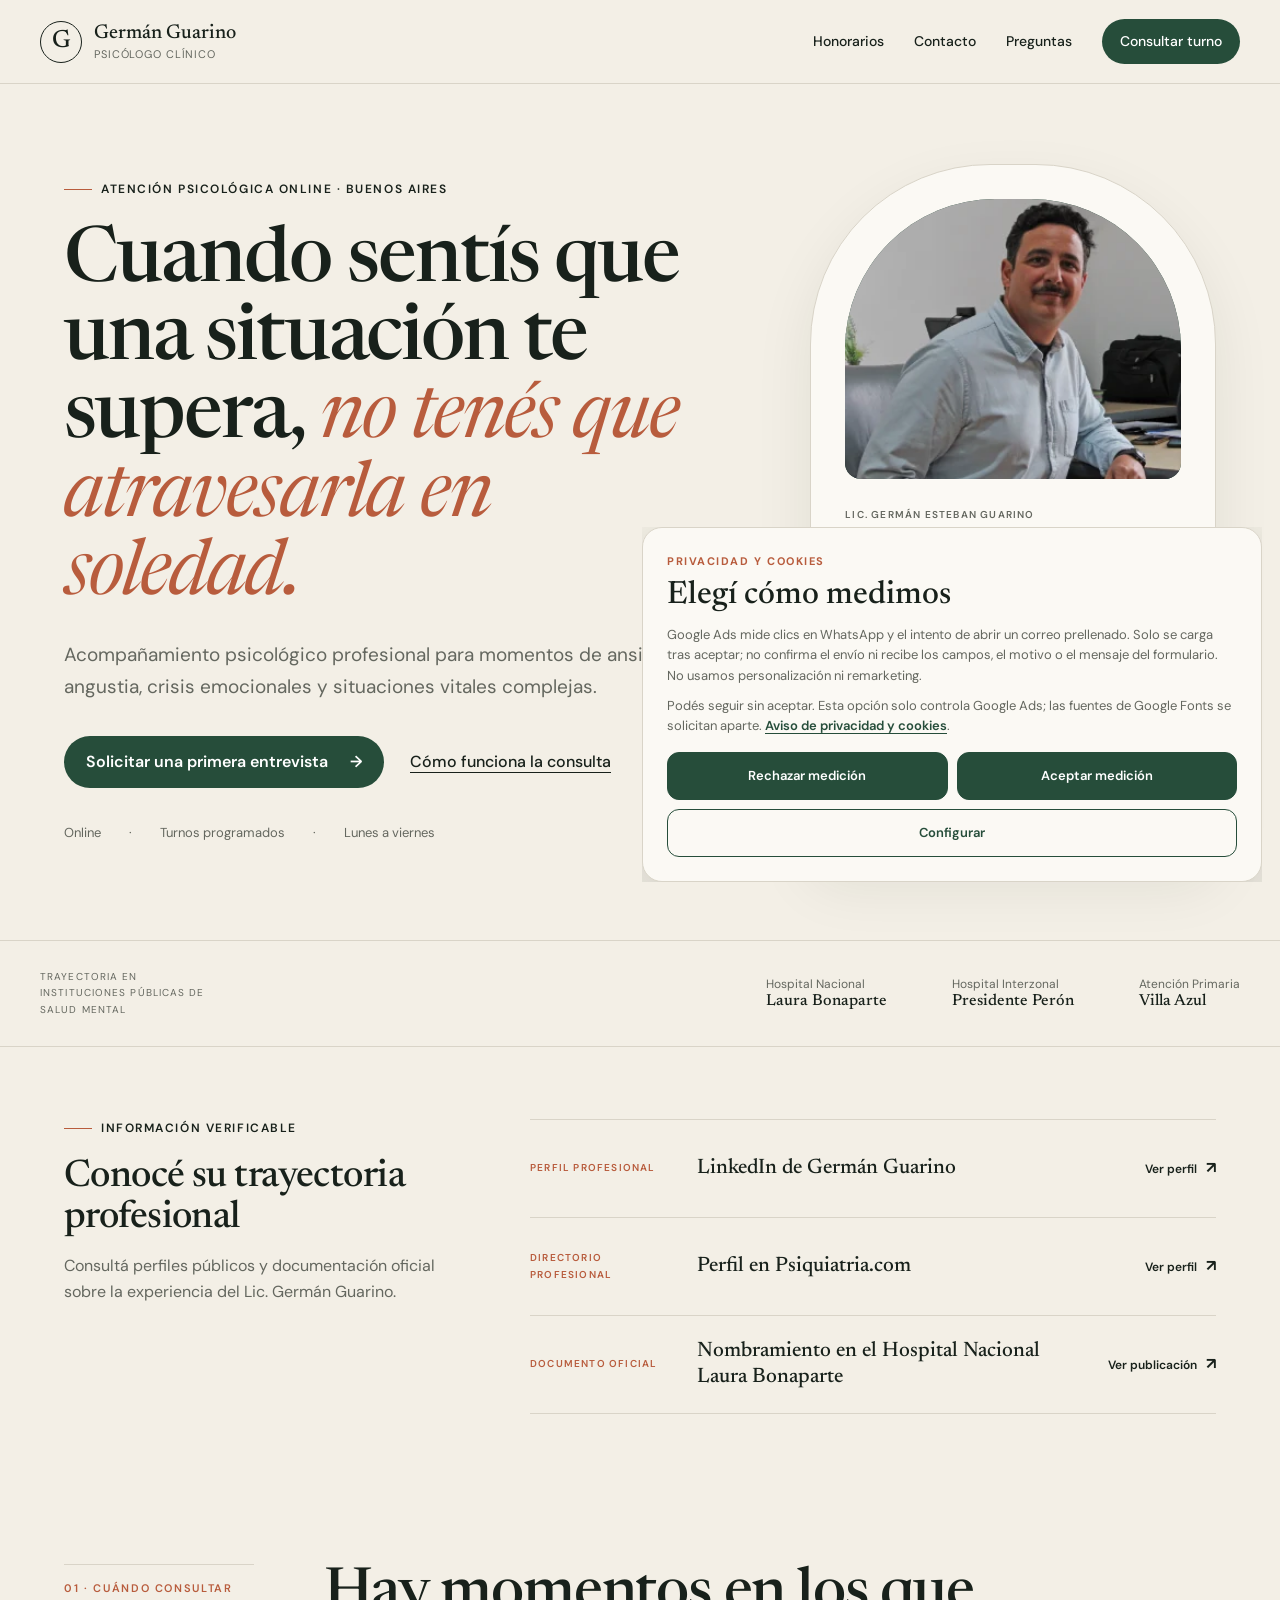
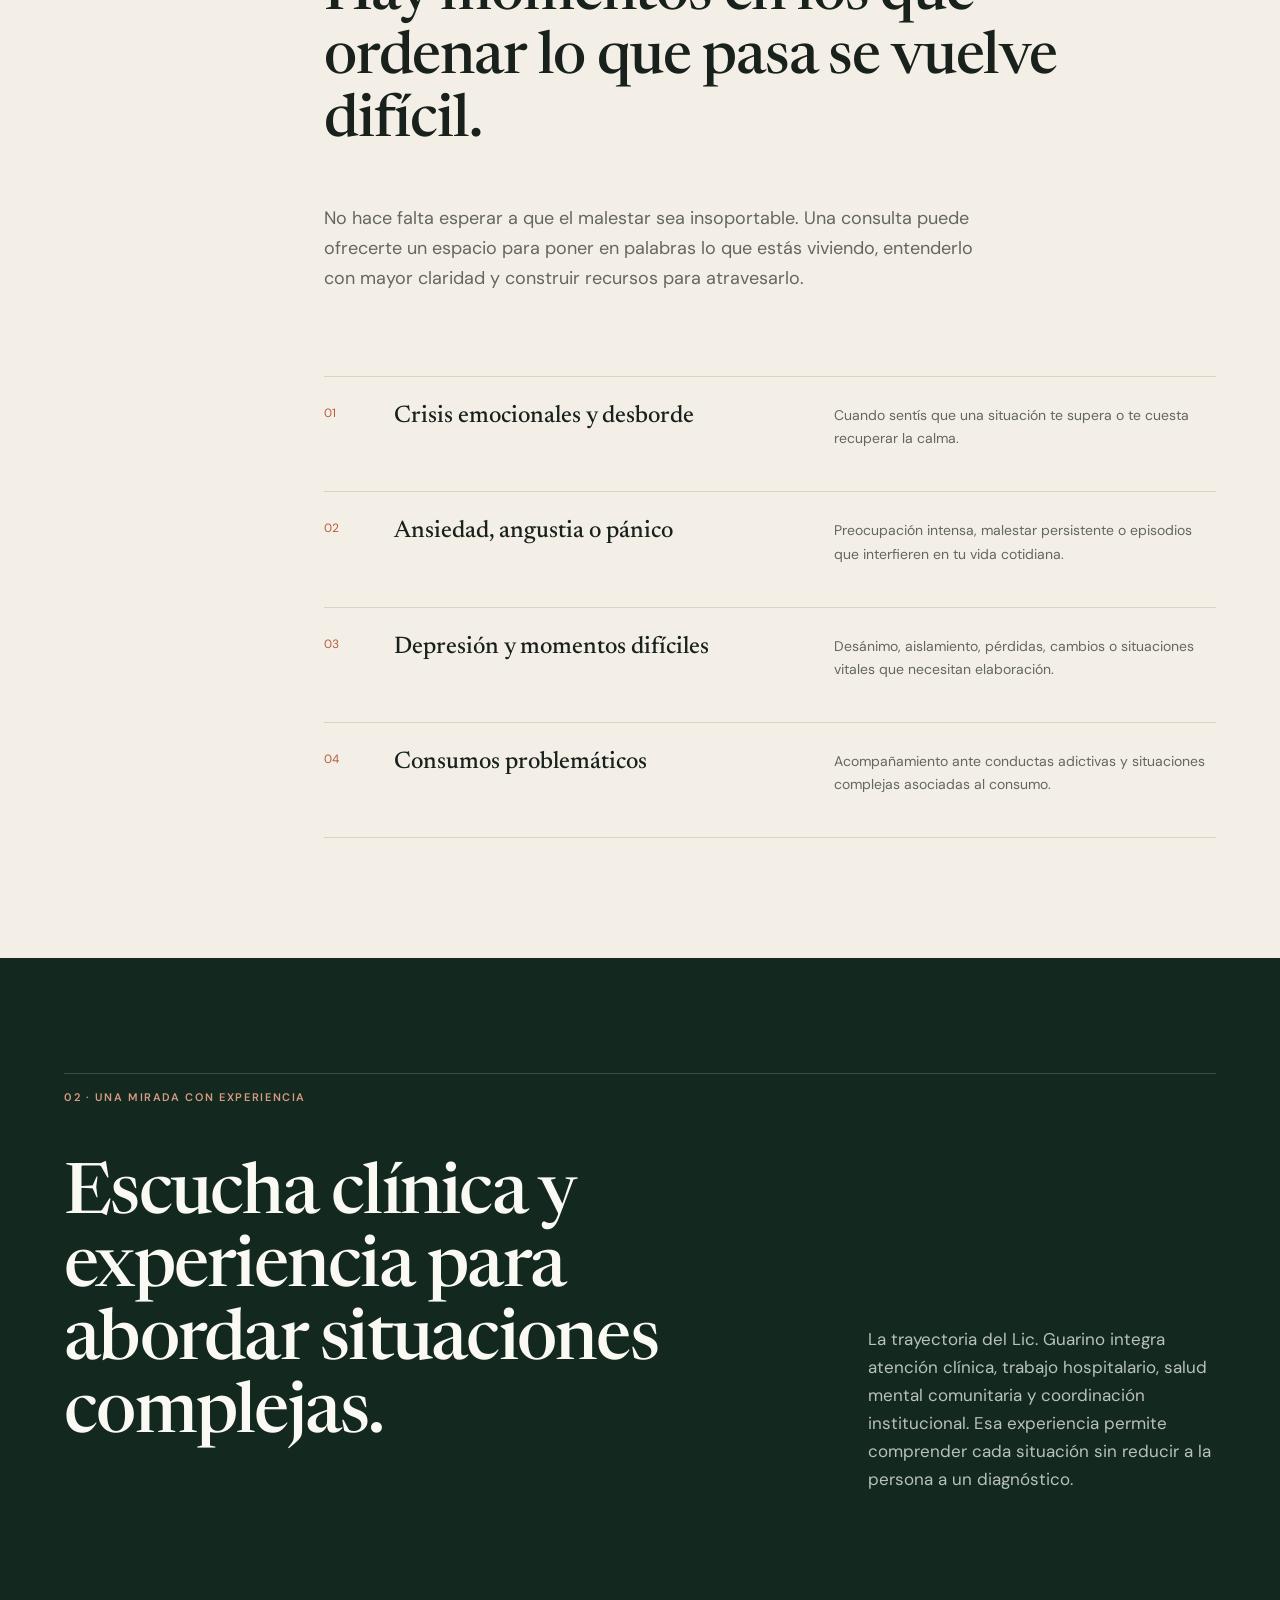
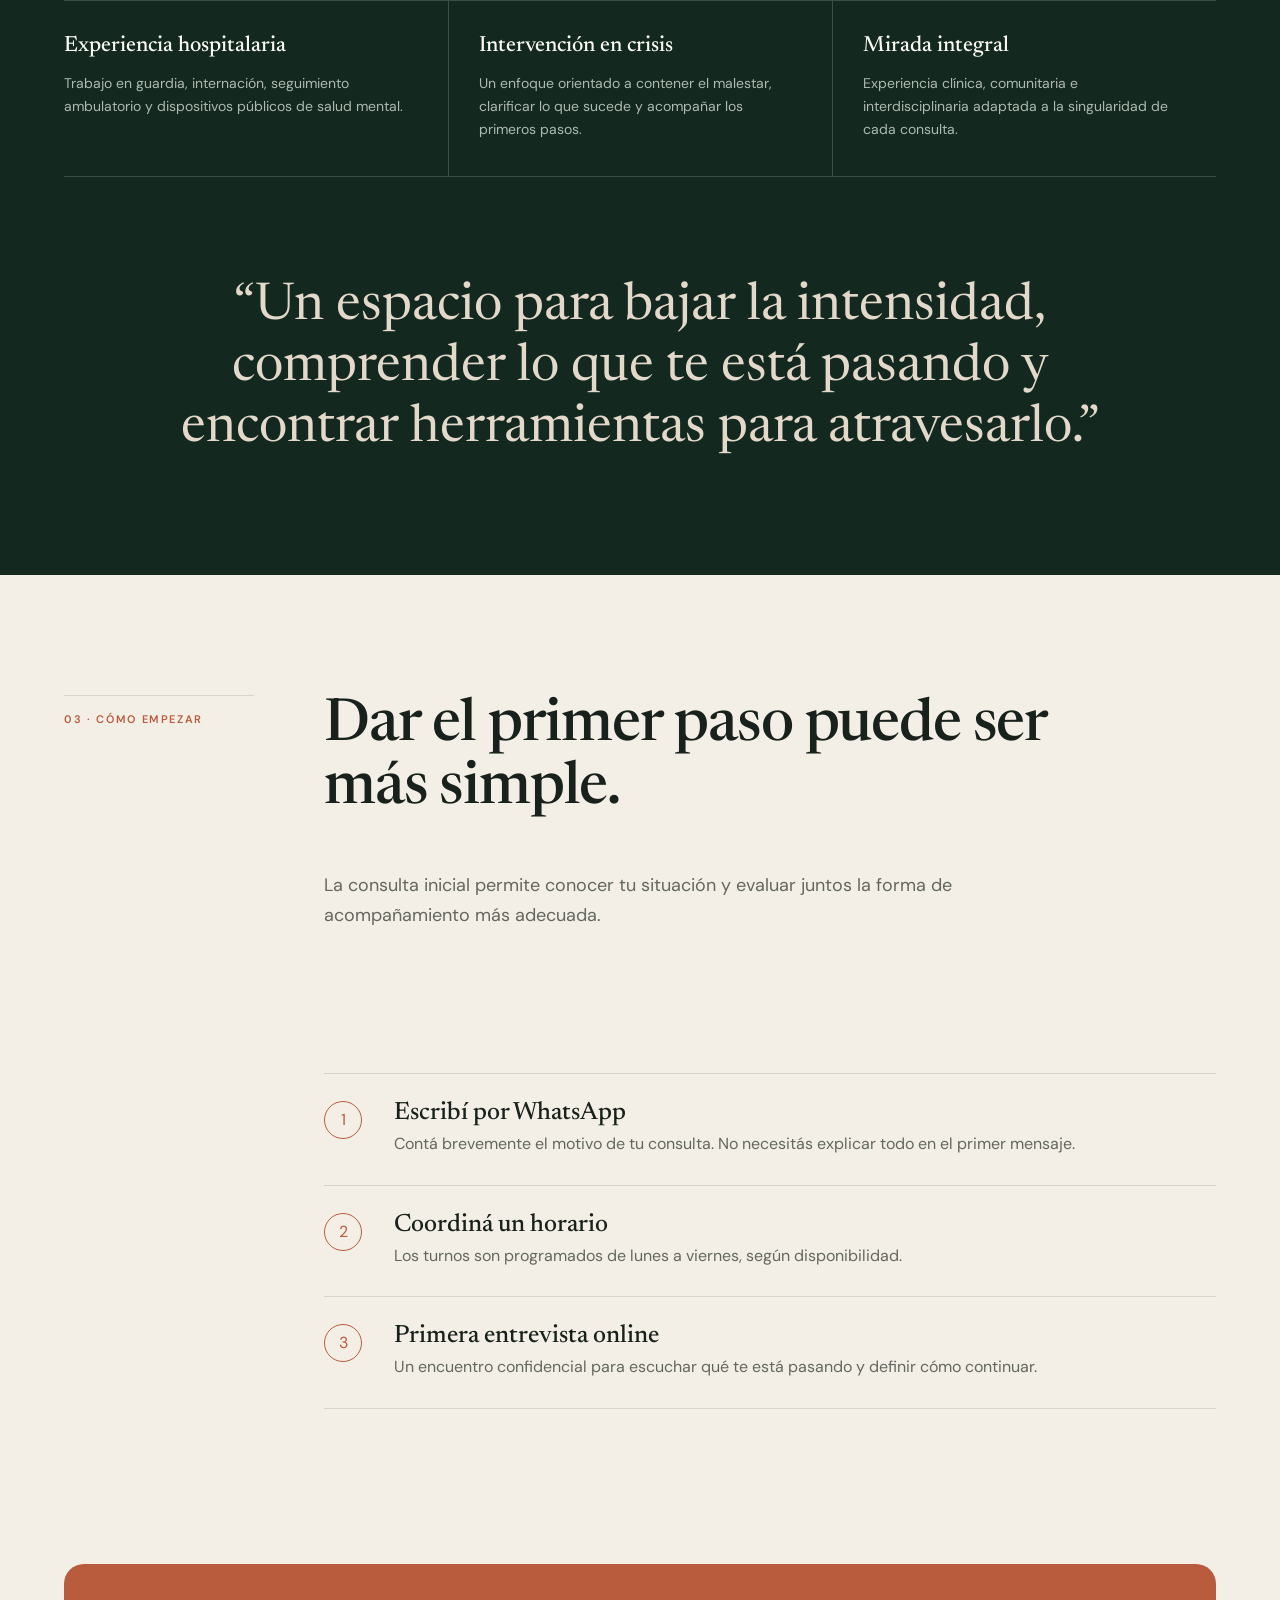
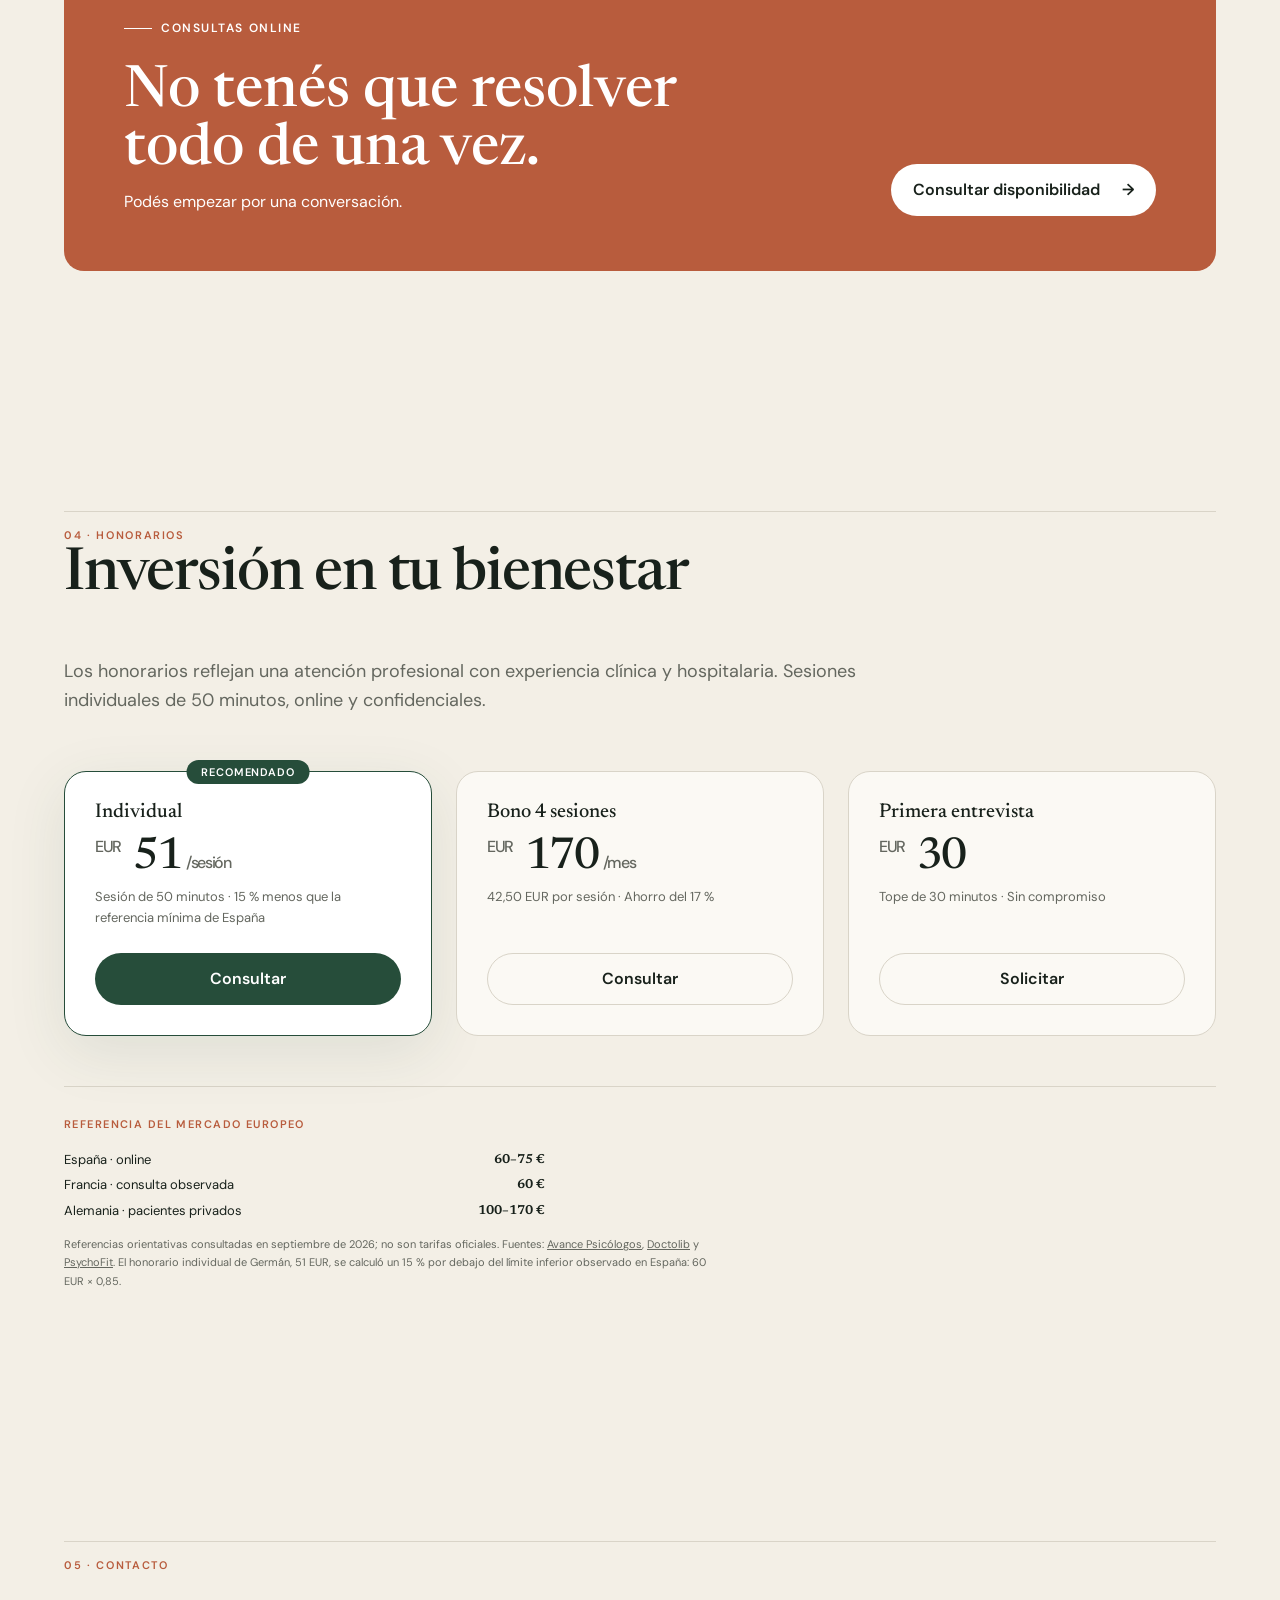
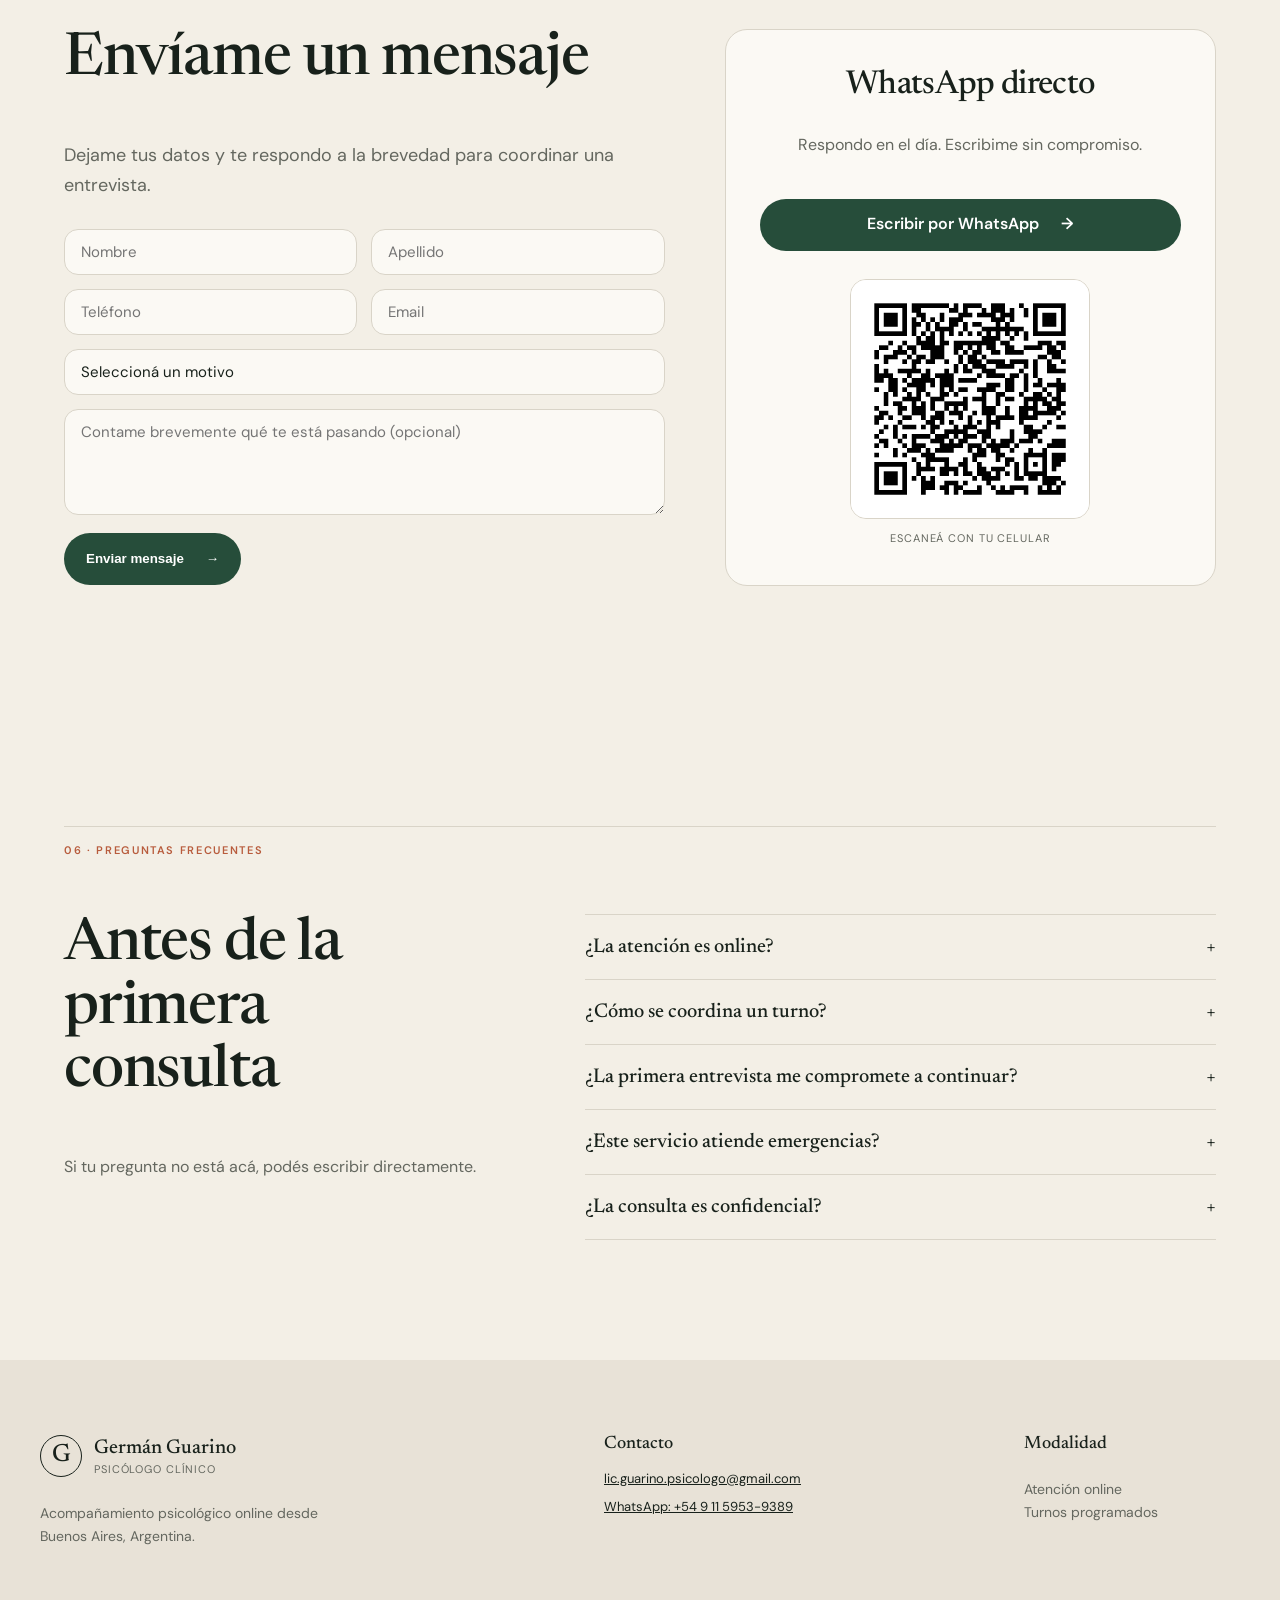
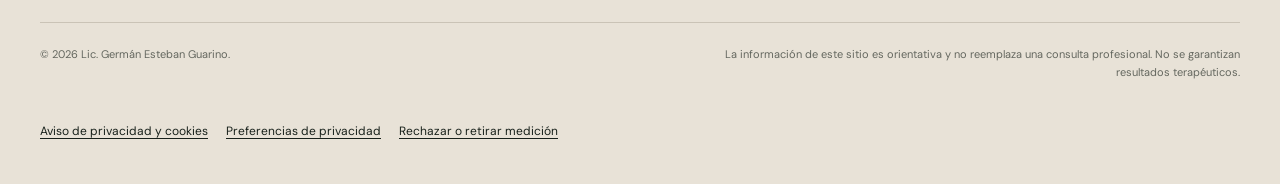
==== commit 65ec8530: "Add UK cookie consent manager" ====
--- a/index.html
+++ b/index.html
@@ -17,17 +17,9 @@
   <link rel="preconnect" href="https://fonts.googleapis.com">
   <link rel="preconnect" href="https://fonts.gstatic.com" crossorigin>
   <link href="https://fonts.googleapis.com/css2?family=DM+Sans:wght@400;500;600&family=Newsreader:opsz,wght@6..72,400;6..72,500&display=swap" rel="stylesheet">
-  <!-- Google Ads conversion measurement only; ad personalization is disabled. -->
-  <script async src="https://www.googletagmanager.com/gtag/js?id=AW-18469753508"></script>
-  <script>
-    window.dataLayer = window.dataLayer || [];
-    function gtag(){dataLayer.push(arguments);}
-    gtag('consent', 'default', {ad_storage: 'denied', analytics_storage: 'denied', ad_user_data: 'denied', ad_personalization: 'denied'});
-    gtag('set', 'ads_data_redaction', true);
-    gtag('js', new Date());
-    gtag('config', 'AW-18469753508', {allow_ad_personalization_signals: false});
-  </script>
+  <meta name="ads-measurement" content="enabled">
   <link rel="stylesheet" href="styles.css">
+  <link rel="stylesheet" href="consent.css">
   <script type="application/ld+json">{"@context":"https://schema.org","@type":"Psychologist","name":"Lic. Germán Esteban Guarino","email":"lic.guarino.psicologo@gmail.com","telephone":"+54 9 11 5953-9389","areaServed":"Argentina","availableService":{"@type":"MedicalTherapy","name":"Atención psicológica online"},"url":"https://floskinou.github.io/German/"}</script>
 </head>
 <body>
@@ -46,7 +38,7 @@
     </nav>
   </header>
 
-  <main id="contenido">
+  <main id="contenido" tabindex="-1">
     <section class="hero" id="inicio">
       <div class="hero-copy">
         <p class="eyebrow"><span></span> Atención psicológica online · Buenos Aires</p>
@@ -237,8 +229,10 @@
       <div><h2>Modalidad</h2><p>Atención online<br>Turnos programados</p></div>
     </div>
     <div class="footer-legal"><p>© <span id="year"></span> Lic. Germán Esteban Guarino.</p><p>La información de este sitio es orientativa y no reemplaza una consulta profesional. No se garantizan resultados terapéuticos.</p></div>
+    <div class="footer-privacy-controls"><a href="privacidad.html">Aviso de privacidad y cookies</a><button type="button" id="preferencias-privacidad" data-open-consent>Preferencias de privacidad</button><button type="button" id="retirar-consentimiento" data-revoke-consent>Rechazar o retirar medición</button></div>
   </footer>
   <a class="floating-wa" data-wa="floating" href="https://wa.me/5491159539389?text=Hola%20Germ%C3%A1n%2C%20quisiera%20consultar%20por%20una%20primera%20entrevista." target="_blank" rel="noopener" aria-label="Consultar por WhatsApp">WhatsApp <span aria-hidden="true">→</span></a>
+  <script src="consent.js"></script>
   <script src="script.js"></script>
 </body>
 </html>
--- a/consent.css
+++ b/consent.css
@@ -0,0 +1,335 @@
+/* Consent interface and its linked notice */
+.consent-banner[hidden],
+.consent-settings[hidden] {
+  display: none !important;
+}
+
+.consent-banner {
+  position: fixed;
+  inset: auto 18px 18px auto;
+  z-index: 60;
+  width: min(620px, calc(100vw - 36px));
+  max-height: min(82vh, 680px);
+  overflow: auto;
+  color: var(--ink);
+}
+
+.consent-card {
+  padding: 24px;
+  background: var(--ivory);
+  border: 1px solid var(--line);
+  border-radius: 20px;
+  box-shadow: 0 18px 60px rgba(24, 33, 27, .2);
+}
+
+.consent-kicker {
+  margin: 0 0 8px;
+  color: var(--terra);
+  font-size: 11px;
+  font-weight: 700;
+  letter-spacing: .14em;
+  text-transform: uppercase;
+}
+
+.consent-card h2 {
+  margin: 0 0 12px;
+  font: 500 clamp(25px, 3vw, 32px)/1.1 var(--serif);
+}
+
+.consent-copy,
+.consent-more {
+  margin: 0 0 10px;
+  color: var(--muted);
+  font-size: 13px;
+  line-height: 1.55;
+}
+
+.consent-more a,
+.consent-settings a {
+  color: var(--green);
+  font-weight: 600;
+  text-decoration: underline;
+  text-underline-offset: 3px;
+}
+
+.consent-actions {
+  display: grid;
+  grid-template-columns: 1fr 1fr;
+  gap: 9px;
+  margin-top: 16px;
+}
+
+.consent-button {
+  min-height: 48px;
+  width: 100%;
+  padding: 11px 14px;
+  border: 1px solid var(--green);
+  border-radius: 12px;
+  background: var(--green);
+  color: #fff;
+  font: 600 13px/1.25 var(--sans);
+  cursor: pointer;
+}
+
+.consent-button:hover {
+  filter: brightness(1.08);
+}
+
+.consent-button:focus-visible,
+.footer-privacy-controls a:focus-visible,
+.footer-privacy-controls button:focus-visible {
+  outline: 3px solid #1677c8;
+  outline-offset: 3px;
+}
+
+#consent-reject {
+  grid-column: 1;
+  grid-row: 1;
+}
+
+#consent-accept {
+  grid-column: 2;
+  grid-row: 1;
+}
+
+#consent-settings-toggle {
+  grid-column: 1 / -1;
+  grid-row: 2;
+  background: var(--ivory);
+  color: var(--green);
+}
+
+.consent-settings {
+  margin-top: 18px;
+  padding-top: 16px;
+  border-top: 1px solid var(--line);
+}
+
+.consent-settings h3 {
+  margin: 0 0 10px;
+  font: 500 19px var(--serif);
+}
+
+.consent-option {
+  display: flex;
+  align-items: center;
+  justify-content: space-between;
+  gap: 18px;
+  padding: 13px 0;
+  border-top: 1px solid var(--line);
+}
+
+.consent-option strong {
+  display: block;
+  font-size: 13px;
+}
+
+.consent-option p,
+.consent-option small {
+  display: block;
+  margin: 4px 0 0;
+  color: var(--muted);
+  font-size: 12px;
+  line-height: 1.45;
+}
+
+.consent-always {
+  flex: none;
+  color: var(--muted);
+  font-size: 11px;
+  font-weight: 600;
+}
+
+.consent-option-toggle {
+  cursor: pointer;
+}
+
+.consent-option-toggle input {
+  flex: none;
+  width: 22px;
+  height: 22px;
+  accent-color: var(--green);
+}
+
+.consent-note {
+  margin: 10px 0 14px;
+  color: var(--muted);
+  font-size: 11px;
+  line-height: 1.45;
+}
+
+.consent-save {
+  margin-bottom: 4px;
+}
+
+.footer-privacy-controls {
+  display: flex;
+  flex-wrap: wrap;
+  gap: 18px;
+  margin-top: 18px;
+  font-size: 12px;
+}
+
+.footer-privacy-controls a,
+.footer-privacy-controls button {
+  display: inline-flex;
+  align-items: center;
+  min-height: 44px;
+  padding: 0;
+  border: 0;
+  background: none;
+  color: var(--ink);
+  font: inherit;
+  text-decoration: underline;
+  text-underline-offset: 3px;
+  cursor: pointer;
+}
+
+.policy-content {
+  width: min(calc(100% - 40px), 900px);
+  margin: 0 auto;
+  padding: 80px 0 100px;
+}
+
+.policy-content > .text-link {
+  display: inline-block;
+  margin-bottom: 30px;
+}
+
+.policy-content h1 {
+  max-width: 760px;
+  margin: 10px 0 18px;
+  font: 500 clamp(38px, 7vw, 66px)/1.04 var(--serif);
+  letter-spacing: -.04em;
+}
+
+.policy-lead {
+  max-width: 720px;
+  margin: 0 0 50px;
+  color: var(--muted);
+  font-size: 18px;
+  line-height: 1.6;
+}
+
+.policy-content section {
+  max-width: 800px;
+  margin: 0 0 42px;
+}
+
+.policy-content section h2 {
+  margin: 0 0 14px;
+  font: 500 28px/1.2 var(--serif);
+}
+
+.policy-content section p,
+.policy-content li {
+  color: var(--muted);
+  font-size: 15px;
+  line-height: 1.75;
+}
+
+.policy-content a {
+  color: var(--green);
+  text-decoration: underline;
+  text-underline-offset: 3px;
+}
+
+.policy-table-wrap {
+  overflow-x: auto;
+  margin: 16px 0;
+}
+
+.policy-table {
+  width: 100%;
+  border-collapse: collapse;
+  font-size: 13px;
+  line-height: 1.55;
+}
+
+.policy-table th,
+.policy-table td {
+  padding: 12px;
+  border: 1px solid var(--line);
+  text-align: left;
+  vertical-align: top;
+}
+
+.policy-table thead th {
+  background: #e8e2d7;
+  color: var(--ink);
+}
+
+.policy-table tbody th {
+  min-width: 190px;
+  font-weight: 600;
+}
+
+.policy-updated {
+  max-width: 800px;
+  padding-top: 18px;
+  border-top: 1px solid var(--line);
+  color: var(--muted);
+  font-size: 12px;
+  line-height: 1.6;
+}
+
+.policy-footer {
+  display: flex;
+  justify-content: space-between;
+  gap: 18px;
+  padding: 26px max(20px, calc((100% - 900px) / 2));
+  background: #e8e2d7;
+  font-size: 13px;
+}
+
+.policy-footer a {
+  color: var(--ink);
+}
+
+@media (max-width: 820px) {
+  .consent-banner {
+    inset: auto 10px 10px;
+    width: auto;
+    max-height: 78vh;
+  }
+
+  .consent-card {
+    padding: 20px;
+  }
+
+  .consent-actions {
+    grid-template-columns: 1fr;
+  }
+
+  #consent-reject,
+  #consent-accept,
+  #consent-settings-toggle {
+    grid-column: 1;
+    grid-row: auto;
+  }
+
+  .policy-content {
+    width: min(calc(100% - 36px), 900px);
+    padding: 54px 0 70px;
+  }
+
+  .policy-content section h2 {
+    font-size: 24px;
+  }
+
+  .policy-table {
+    min-width: 640px;
+  }
+
+  .policy-footer {
+    flex-direction: column;
+  }
+
+  .footer-privacy-controls {
+    gap: 14px;
+  }
+
+  .footer-legal p:last-child {
+    text-align: left;
+  }
+}
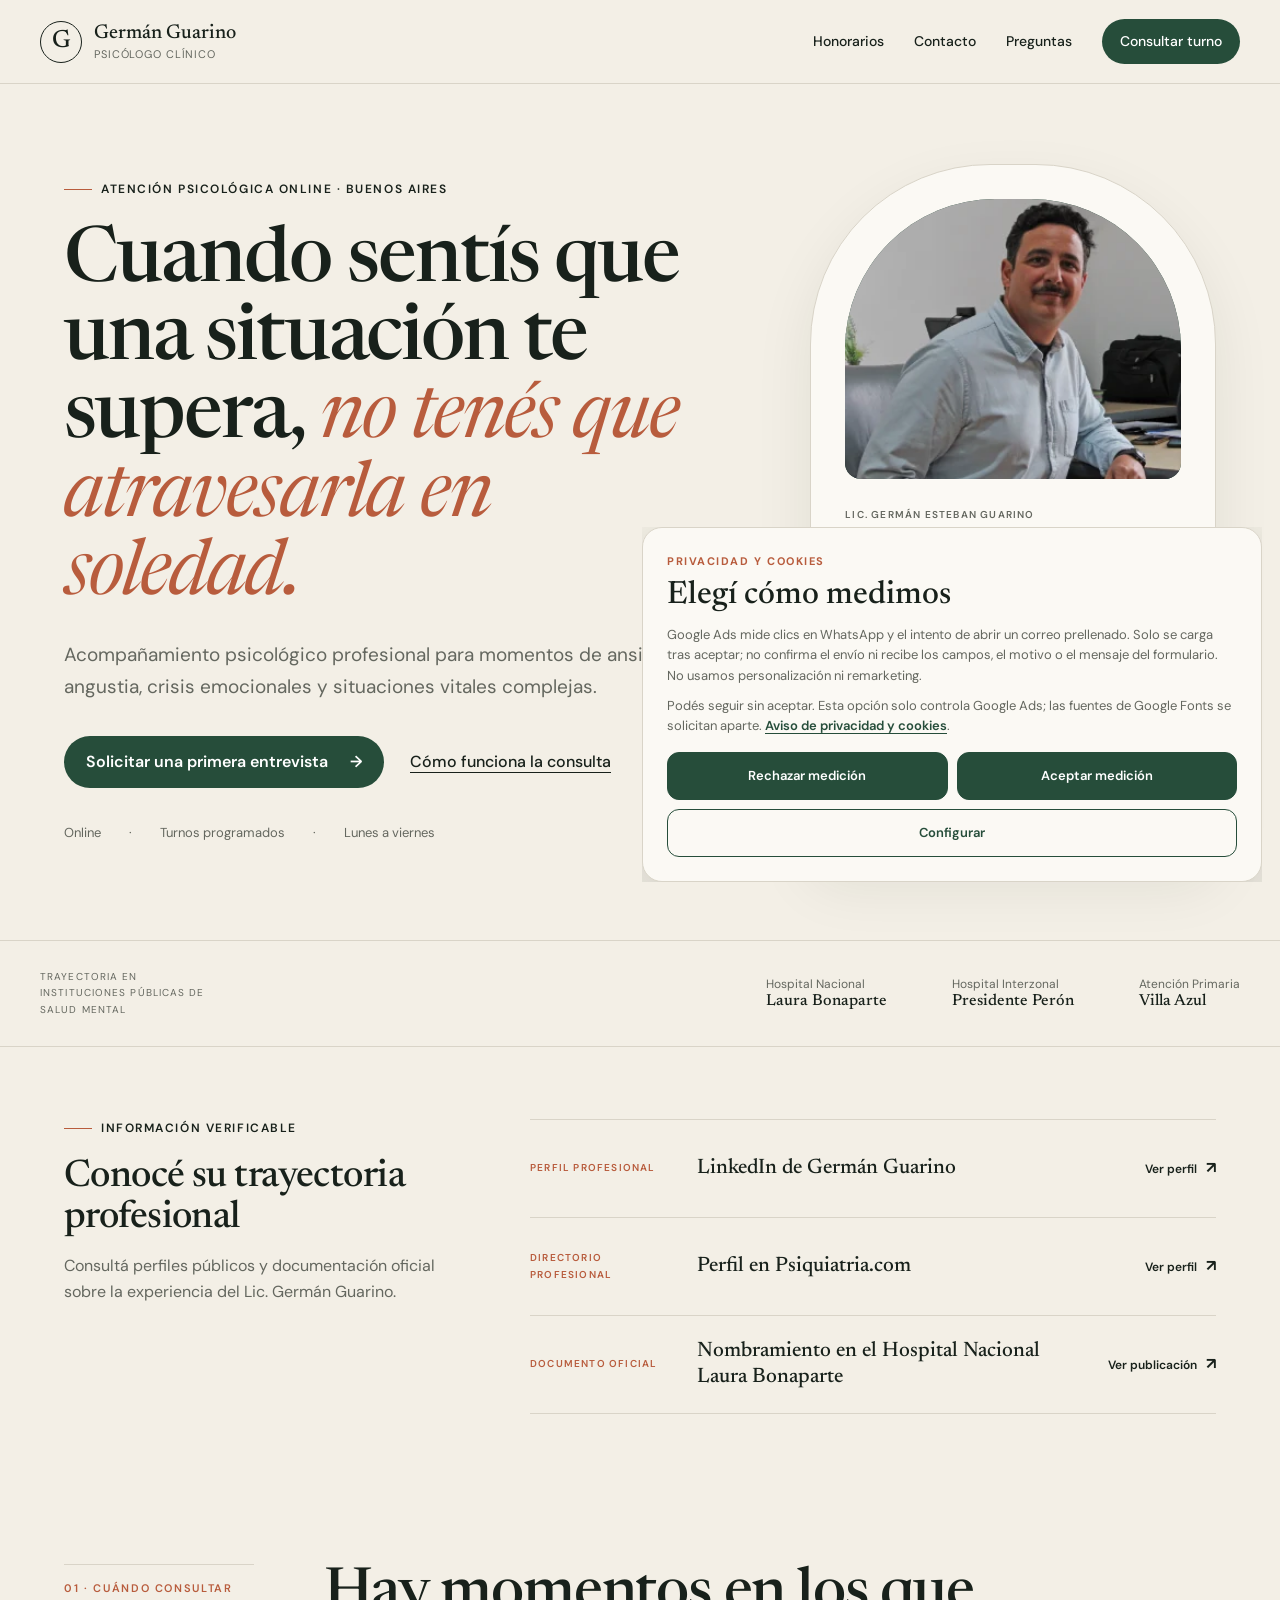
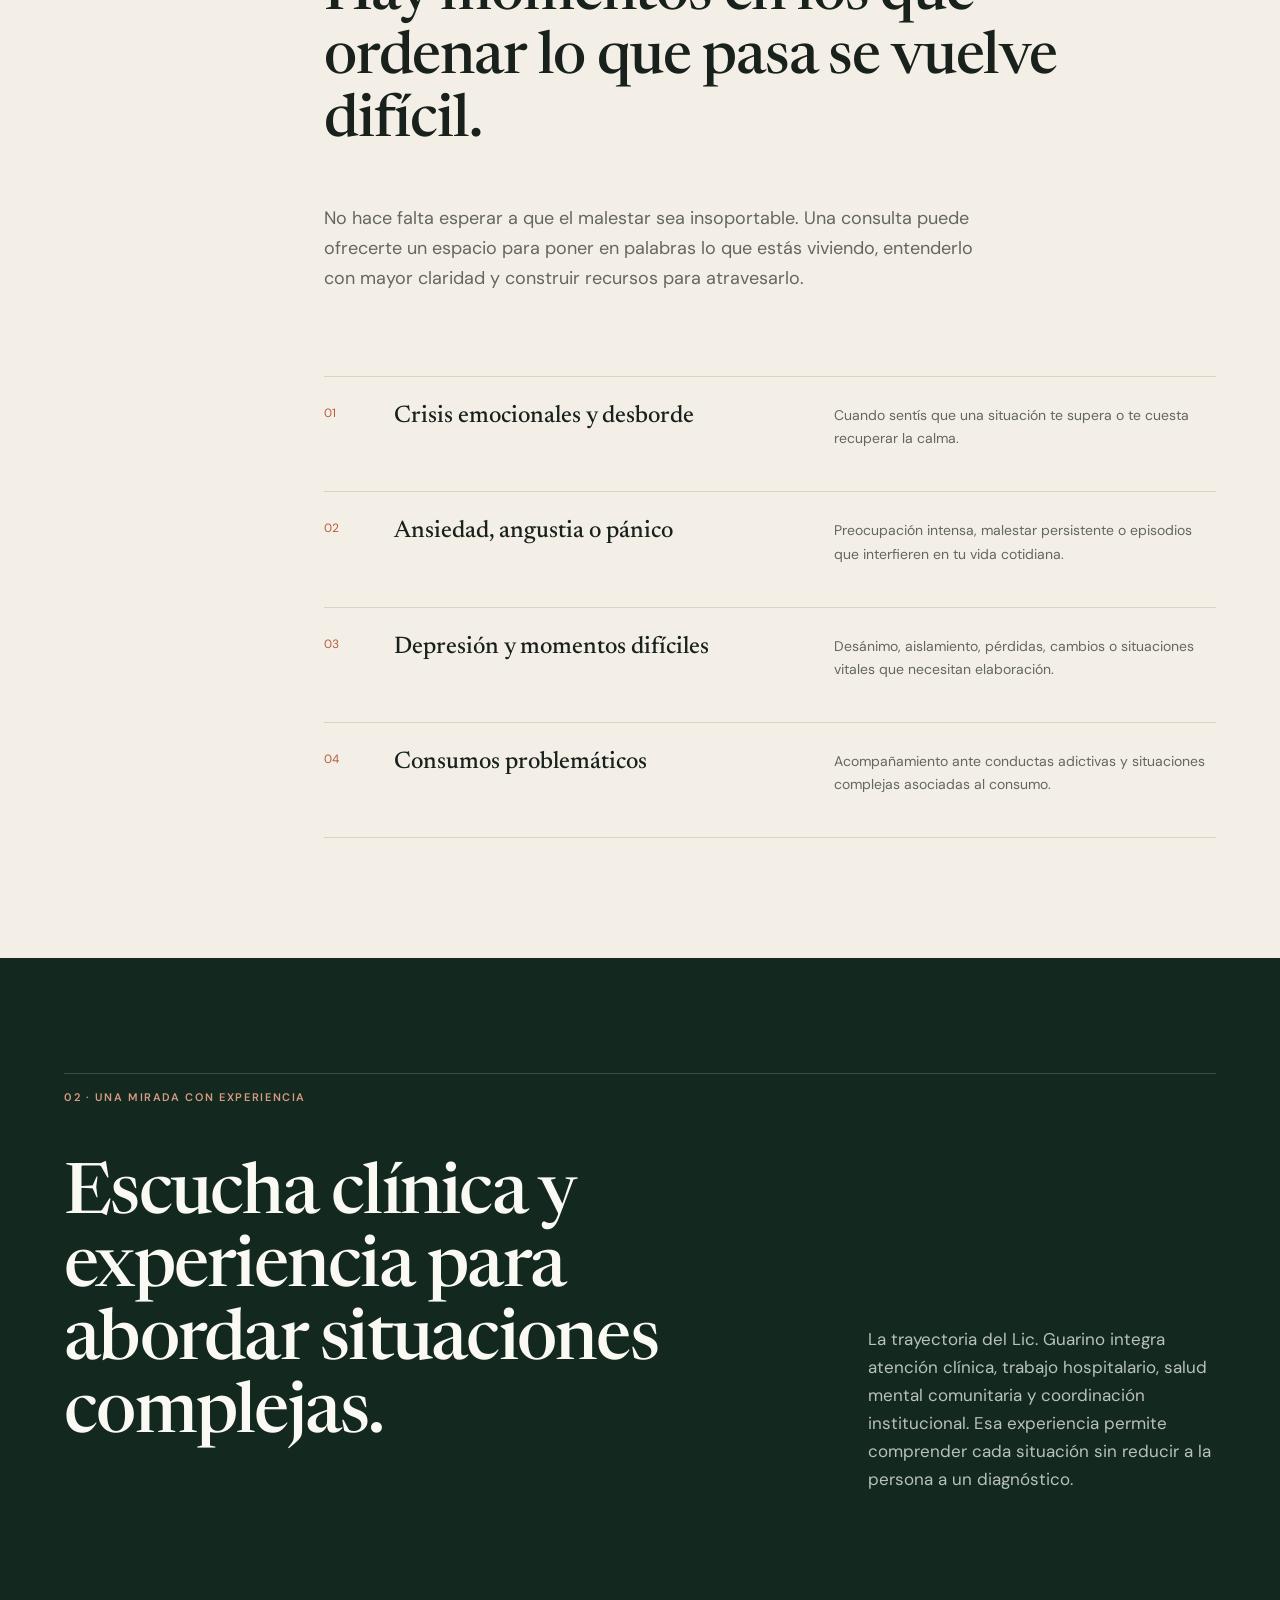
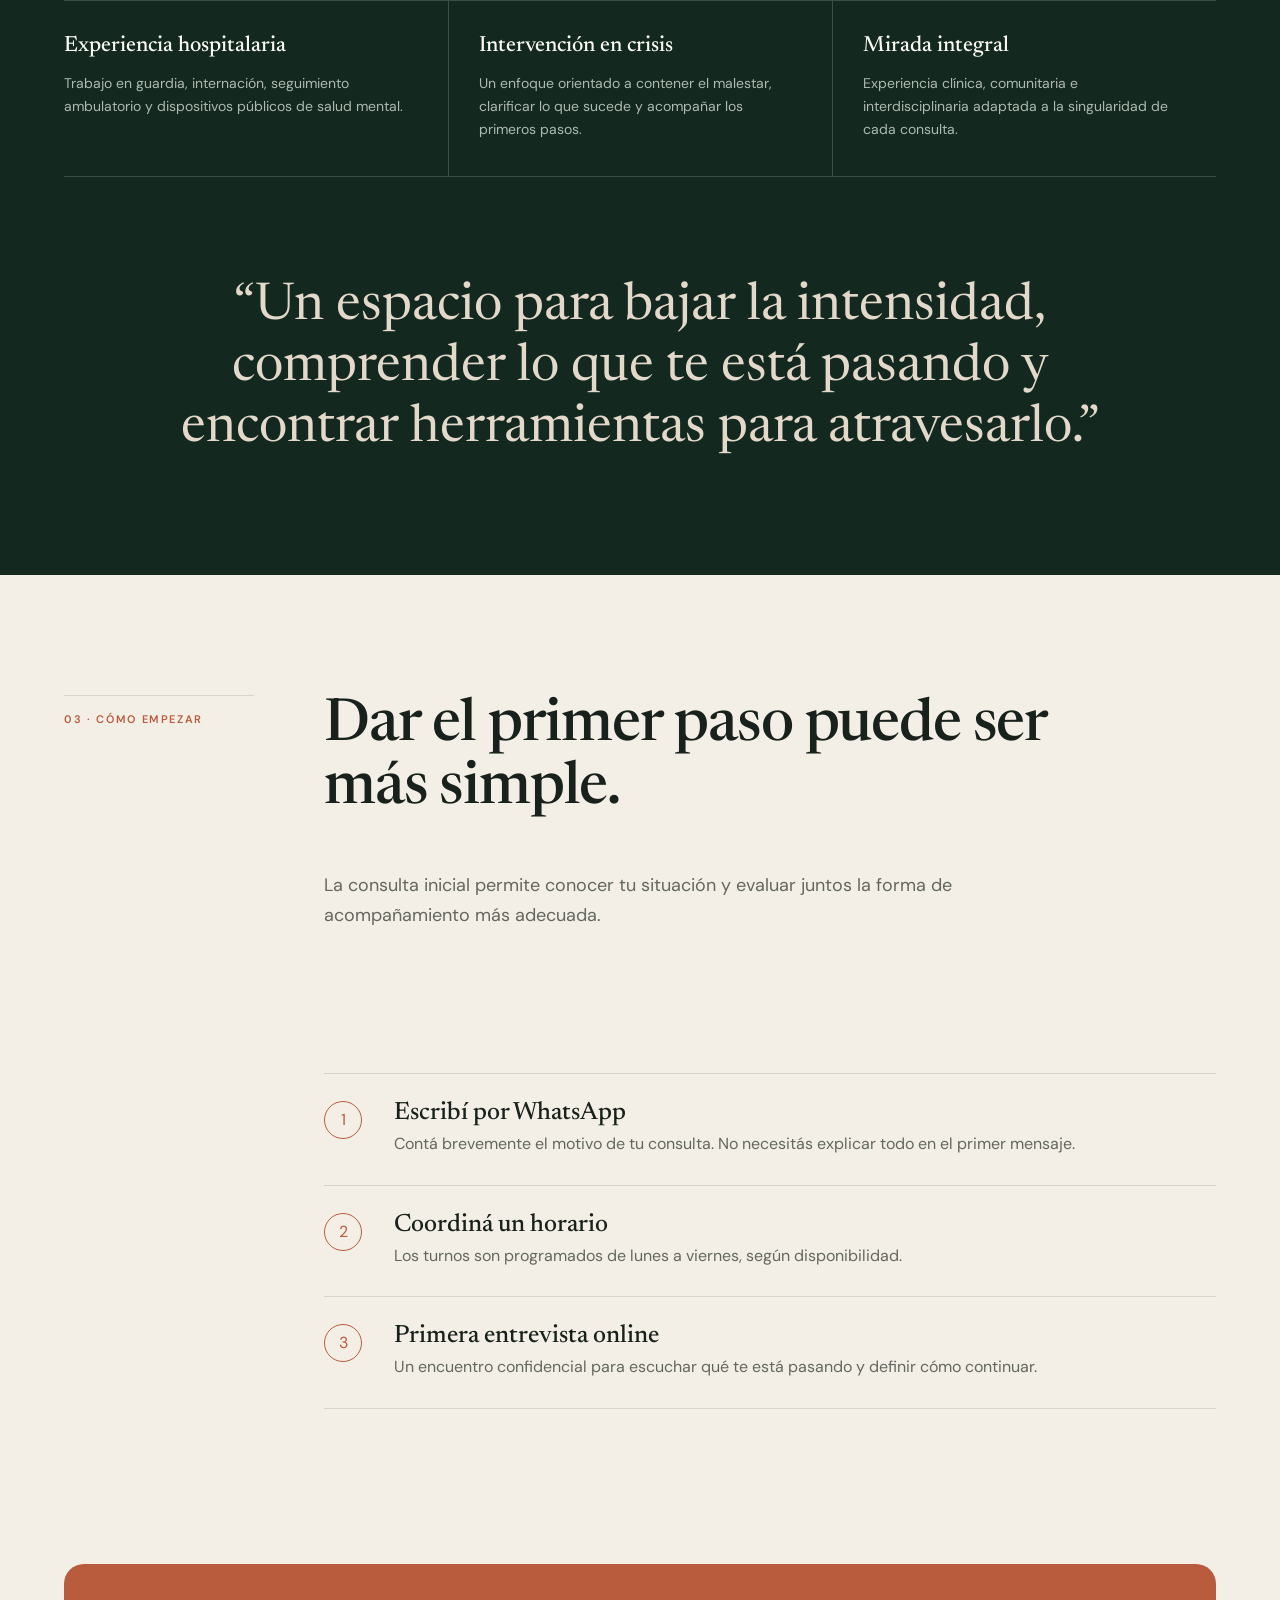
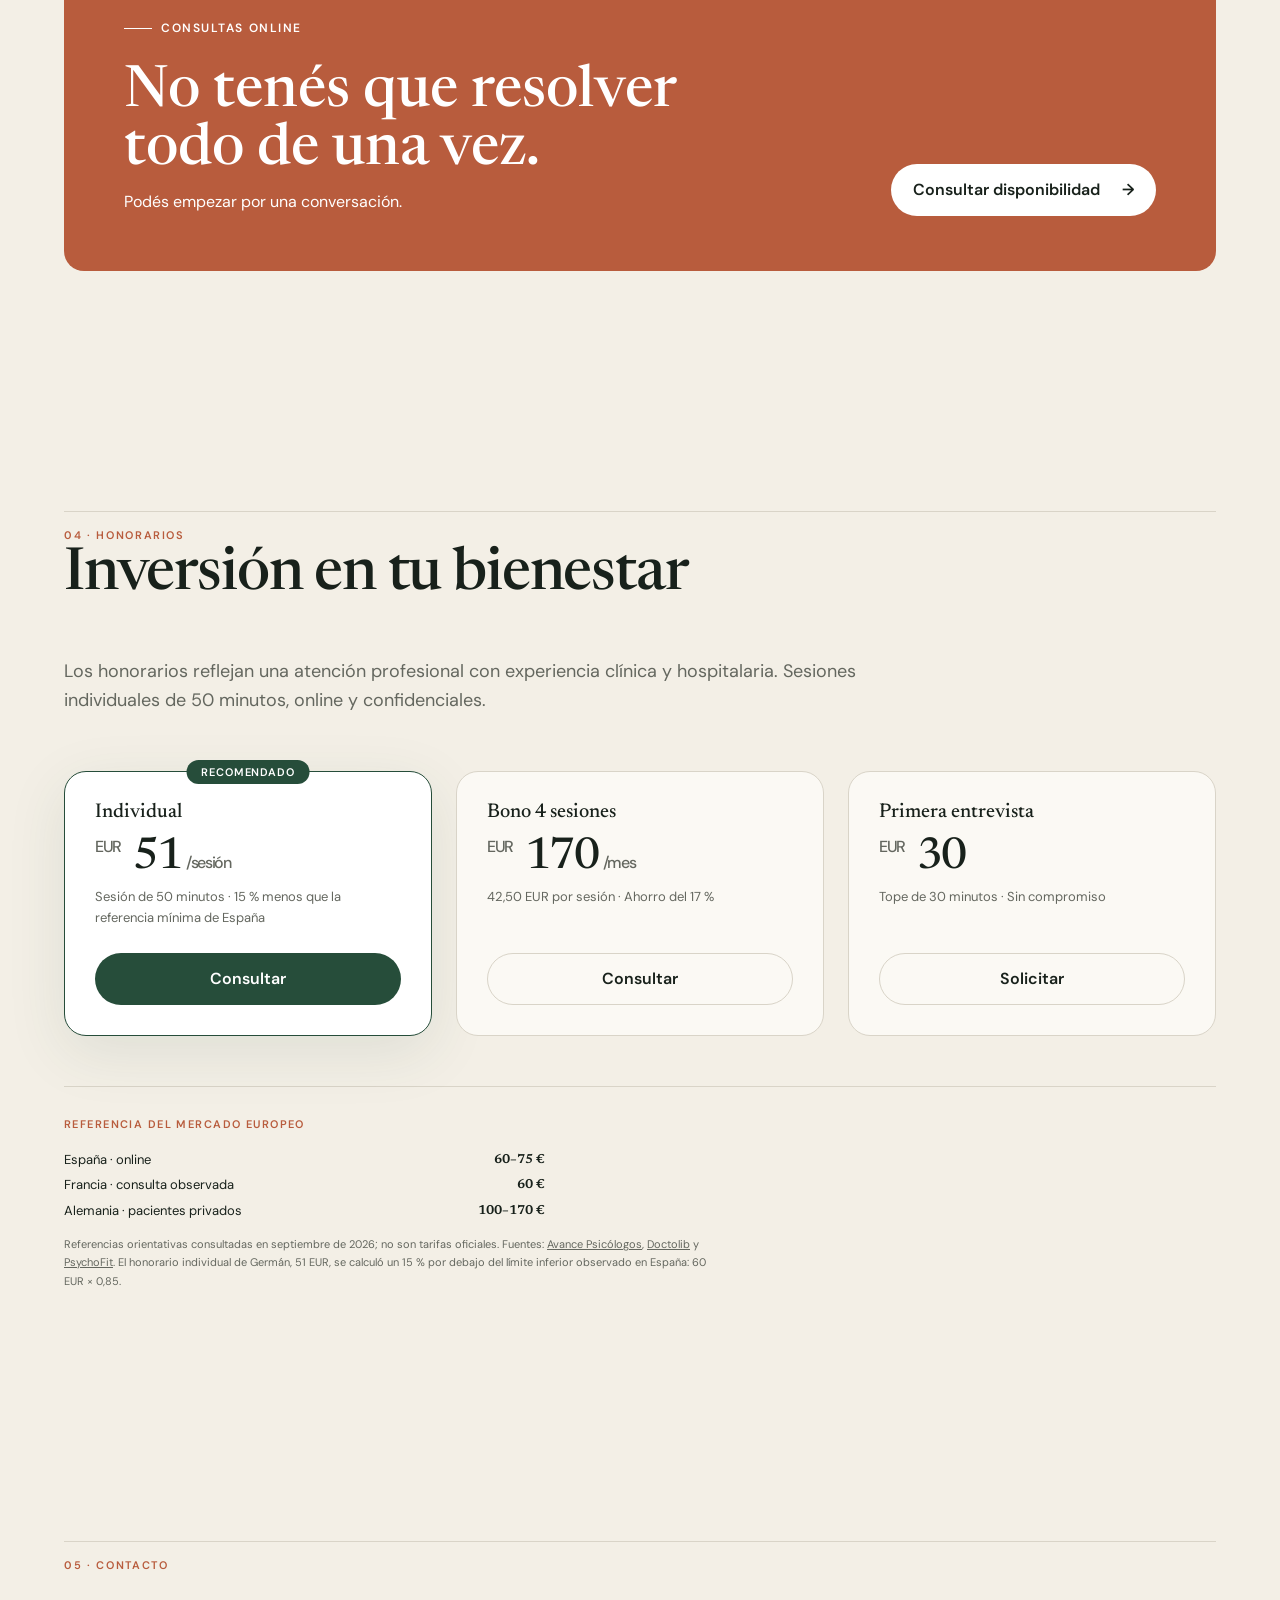
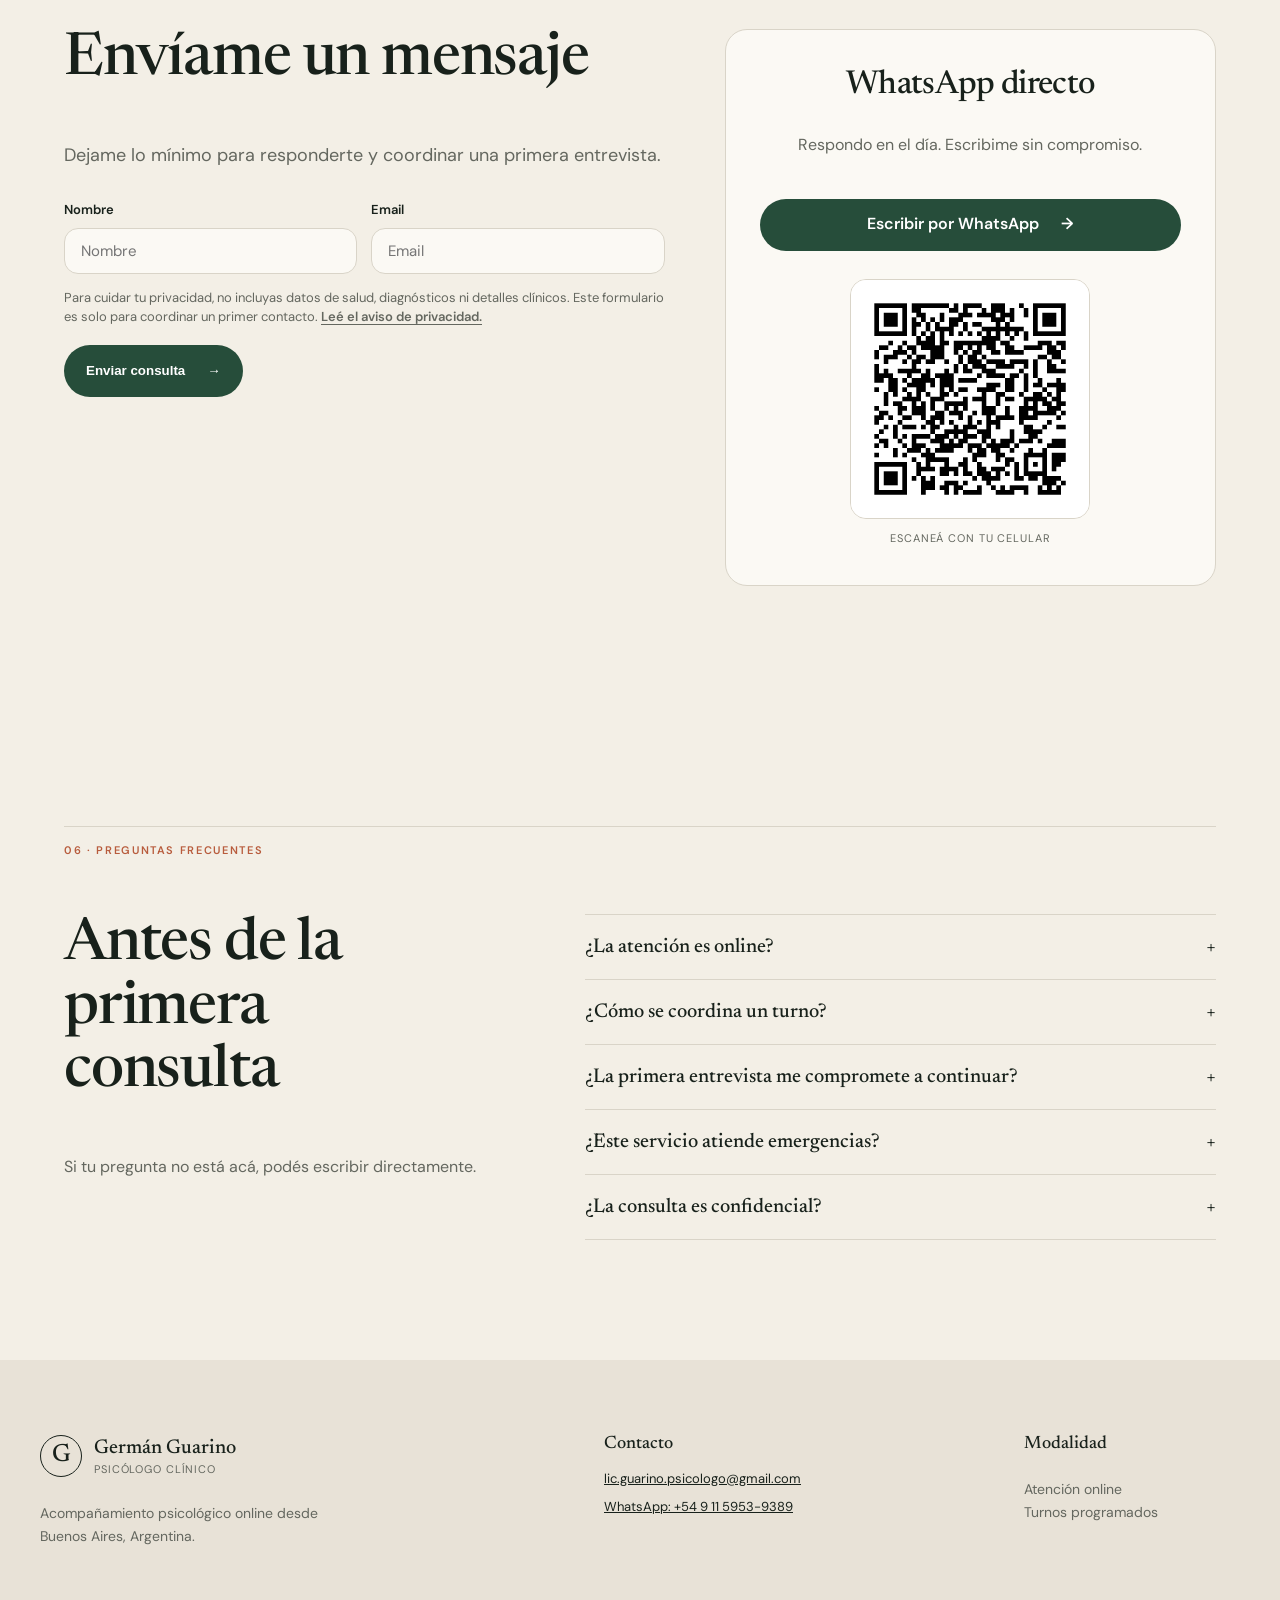
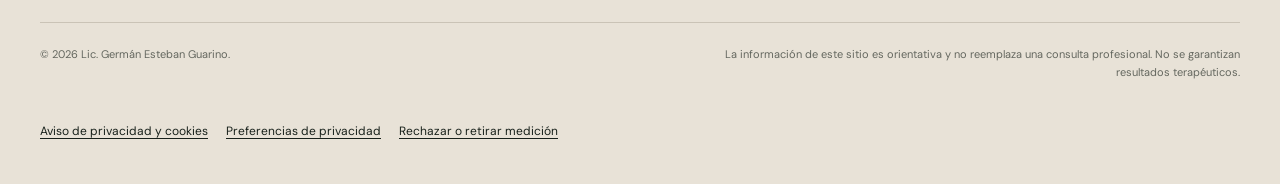
==== commit e82a6319: "feat: prepare privacy-conscious Netlify contact form" ====
--- a/index.html
+++ b/index.html
@@ -20,6 +20,7 @@
   <meta name="ads-measurement" content="enabled">
   <link rel="stylesheet" href="styles.css">
   <link rel="stylesheet" href="consent.css">
+  <link rel="stylesheet" href="form.css">
   <script type="application/ld+json">{"@context":"https://schema.org","@type":"Psychologist","name":"Lic. Germán Esteban Guarino","email":"lic.guarino.psicologo@gmail.com","telephone":"+54 9 11 5953-9389","areaServed":"Argentina","availableService":{"@type":"MedicalTherapy","name":"Atención psicológica online"},"url":"https://floskinou.github.io/German/"}</script>
 </head>
 <body>
@@ -174,27 +175,20 @@
       <div class="contact-grid">
         <div class="contact-form-area">
           <h2>Envíame un mensaje</h2>
-          <p>Dejame tus datos y te respondo a la brevedad para coordinar una entrevista.</p>
-          <form class="contact-form" id="contactForm">
+          <p>Dejame lo mínimo para responderte y coordinar una primera entrevista.</p>
+          <form class="contact-form" id="contactForm" name="contact" method="POST" data-netlify="true" netlify-honeypot="bot-field">
+            <input type="hidden" name="form-name" value="contact">
+            <p class="form-honeypot" hidden><label>No completes este campo: <input name="bot-field" tabindex="-1" autocomplete="off"></label></p>
             <div class="form-row-2">
-              <input type="text" id="cf_nombre" placeholder="Nombre" required aria-label="Nombre">
-              <input type="text" id="cf_apellido" placeholder="Apellido" required aria-label="Apellido">
+              <label class="form-field" for="cf_nombre">Nombre
+                <input type="text" id="cf_nombre" name="name" placeholder="Nombre" required autocomplete="name">
+              </label>
+              <label class="form-field" for="cf_email">Email
+                <input type="email" id="cf_email" name="email" placeholder="Email" required autocomplete="email">
+              </label>
             </div>
-            <div class="form-row-2">
-              <input type="tel" id="cf_telefono" placeholder="Teléfono" aria-label="Teléfono">
-              <input type="email" id="cf_email" placeholder="Email" required aria-label="Email">
-            </div>
-            <select id="cf_motivo" aria-label="Motivo de consulta">
-              <option value="">Seleccioná un motivo</option>
-              <option>Ansiedad o angustia</option>
-              <option>Crisis emocional</option>
-              <option>Depresión</option>
-              <option>Consumos problemáticos</option>
-              <option>Primera consulta informativa</option>
-              <option>Otro</option>
-            </select>
-            <textarea id="cf_mensaje" rows="4" placeholder="Contame brevemente qué te está pasando (opcional)" aria-label="Mensaje"></textarea>
-            <button type="submit" class="button button-primary">Enviar mensaje <span aria-hidden="true">→</span></button>
+            <p class="contact-privacy-note">Para cuidar tu privacidad, no incluyas datos de salud, diagnósticos ni detalles clínicos. Este formulario es solo para coordinar un primer contacto. <a href="privacidad.html">Leé el aviso de privacidad.</a></p>
+            <button type="submit" class="button button-primary">Enviar consulta <span aria-hidden="true">→</span></button>
           </form>
           <p class="contact-form-status" id="contactFormStatus" role="status" aria-live="polite"></p>
         </div>
--- a/form.css
+++ b/form.css
@@ -0,0 +1 @@
+.contact-form .form-field{display:grid;gap:7px;color:var(--ink);font-size:13px;font-weight:600}.contact-form .form-field input{width:100%}.form-honeypot[hidden]{display:none!important}.contact-privacy-note{margin:0;color:var(--muted);font-size:13px;line-height:1.5}.contact-privacy-note a{font-weight:600;text-underline-offset:3px}.contact-form button[disabled]{opacity:.65;cursor:wait}.contact-form-status a{color:var(--green);font-weight:600;text-underline-offset:3px}
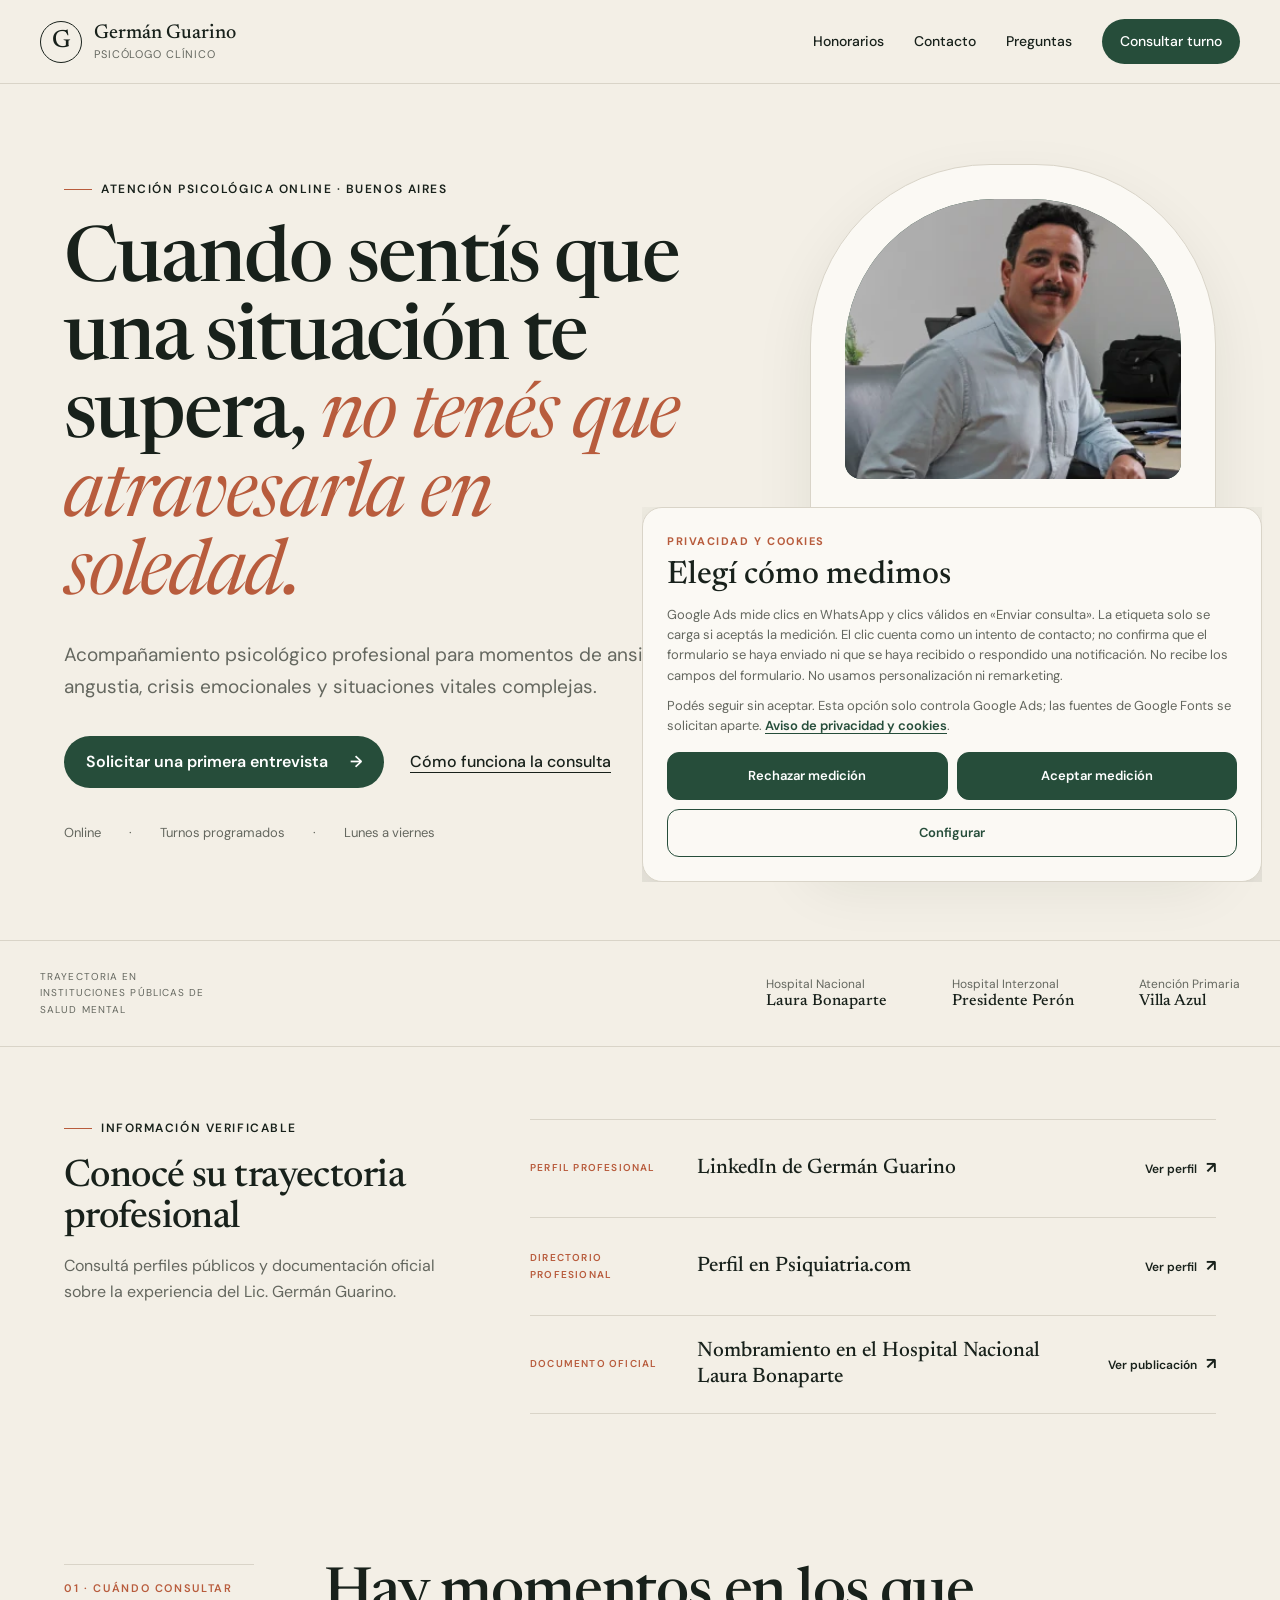
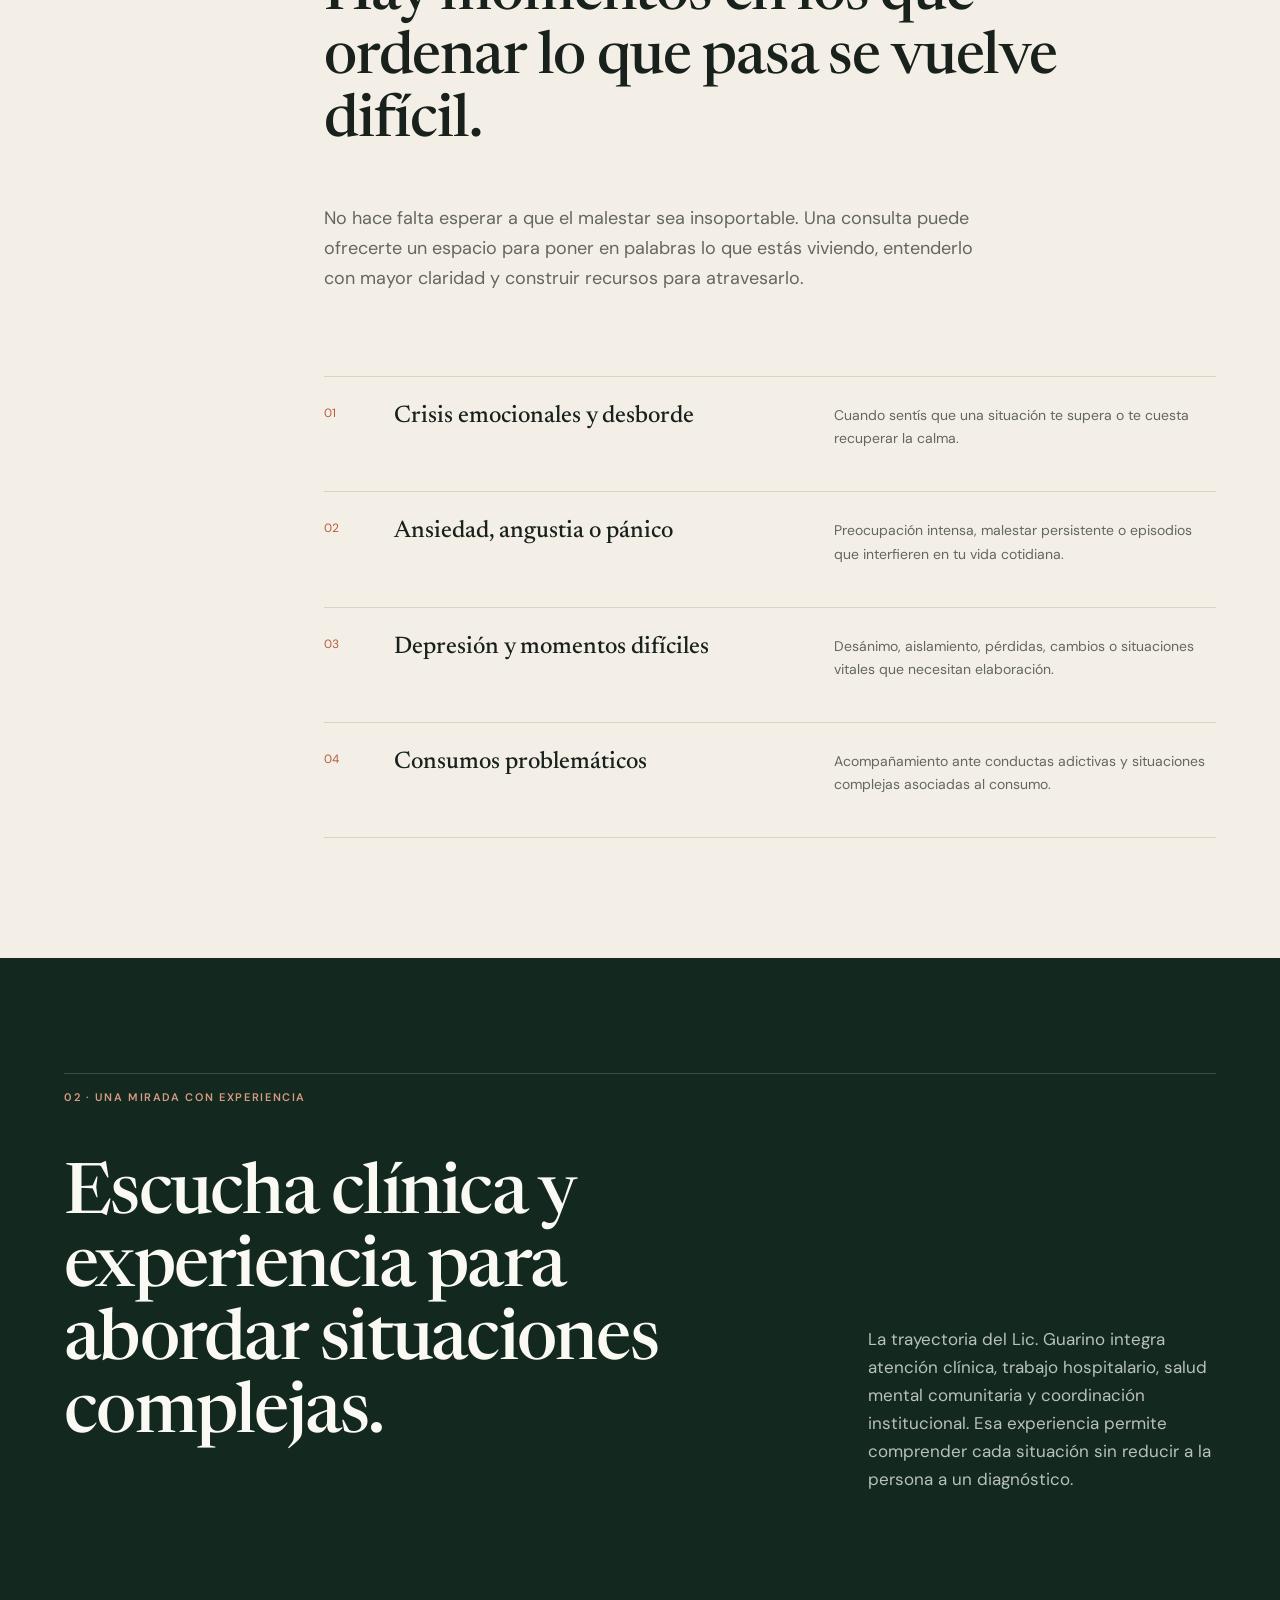
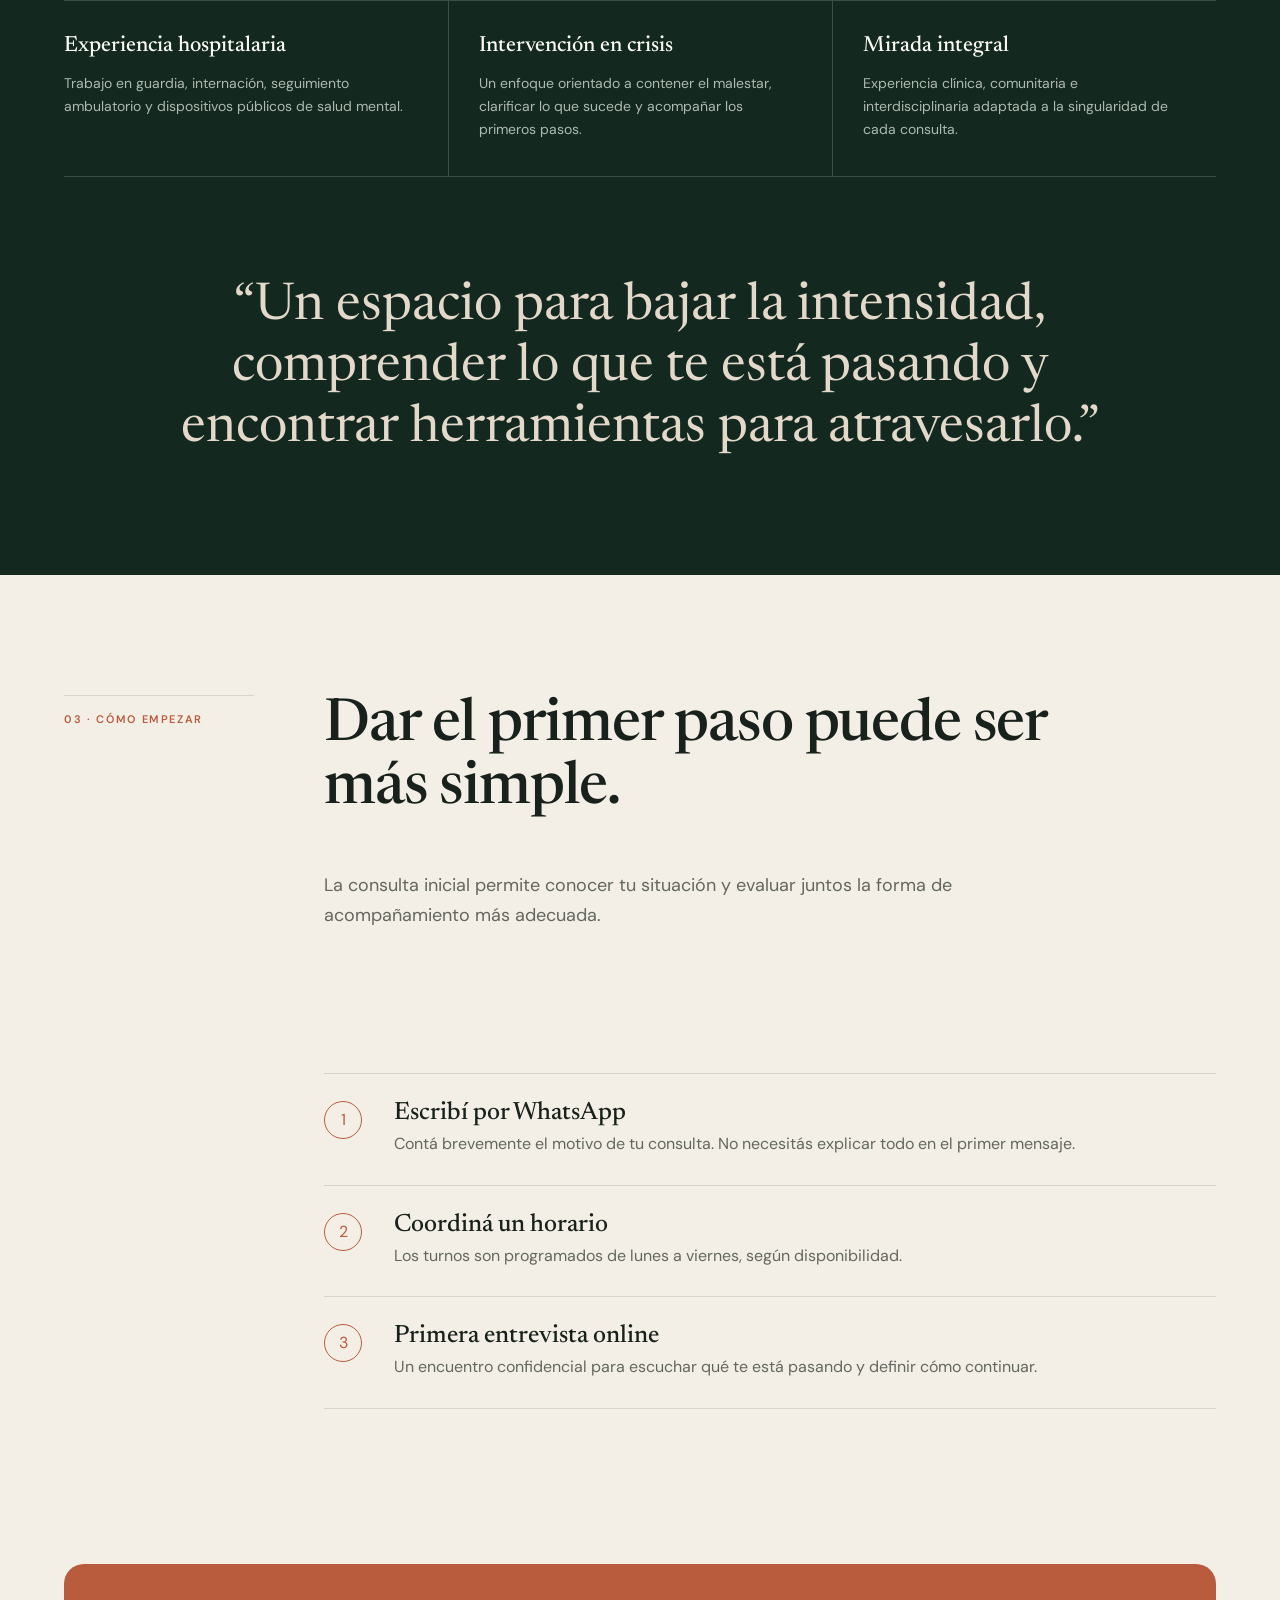
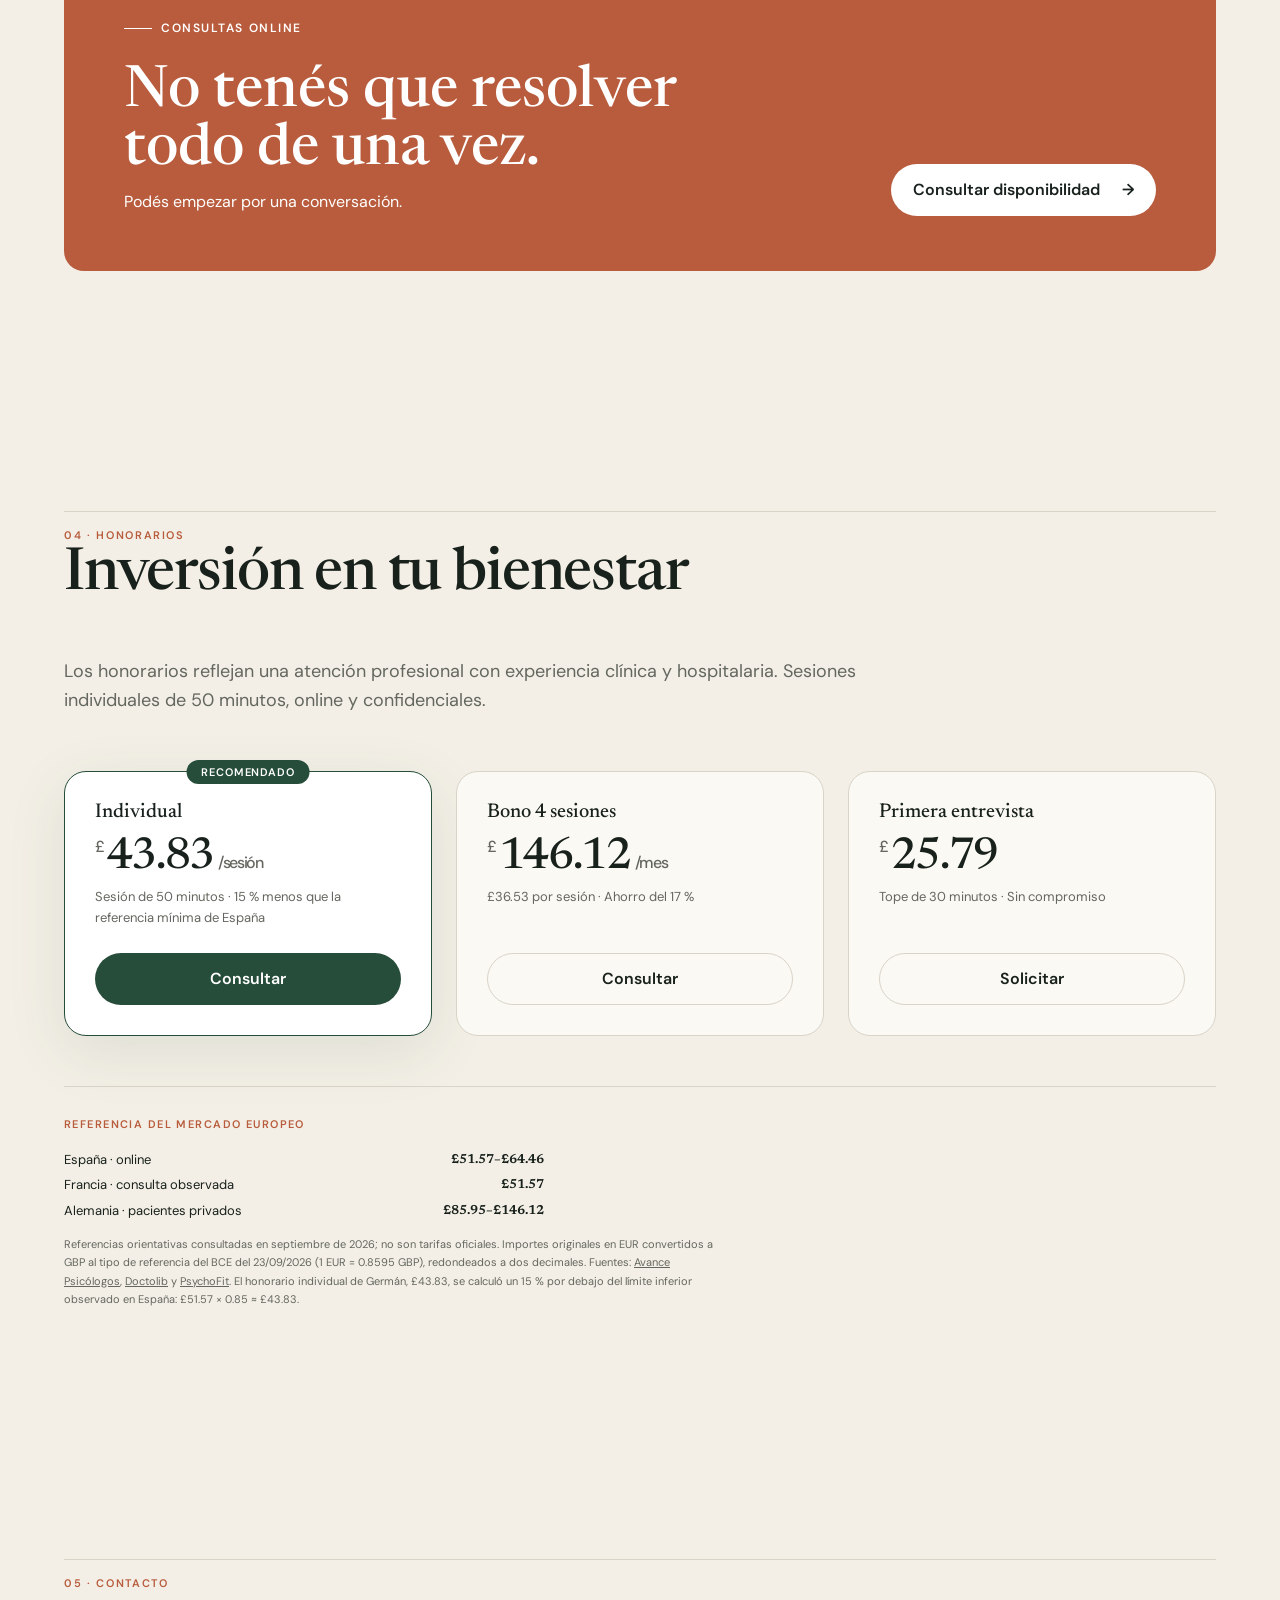
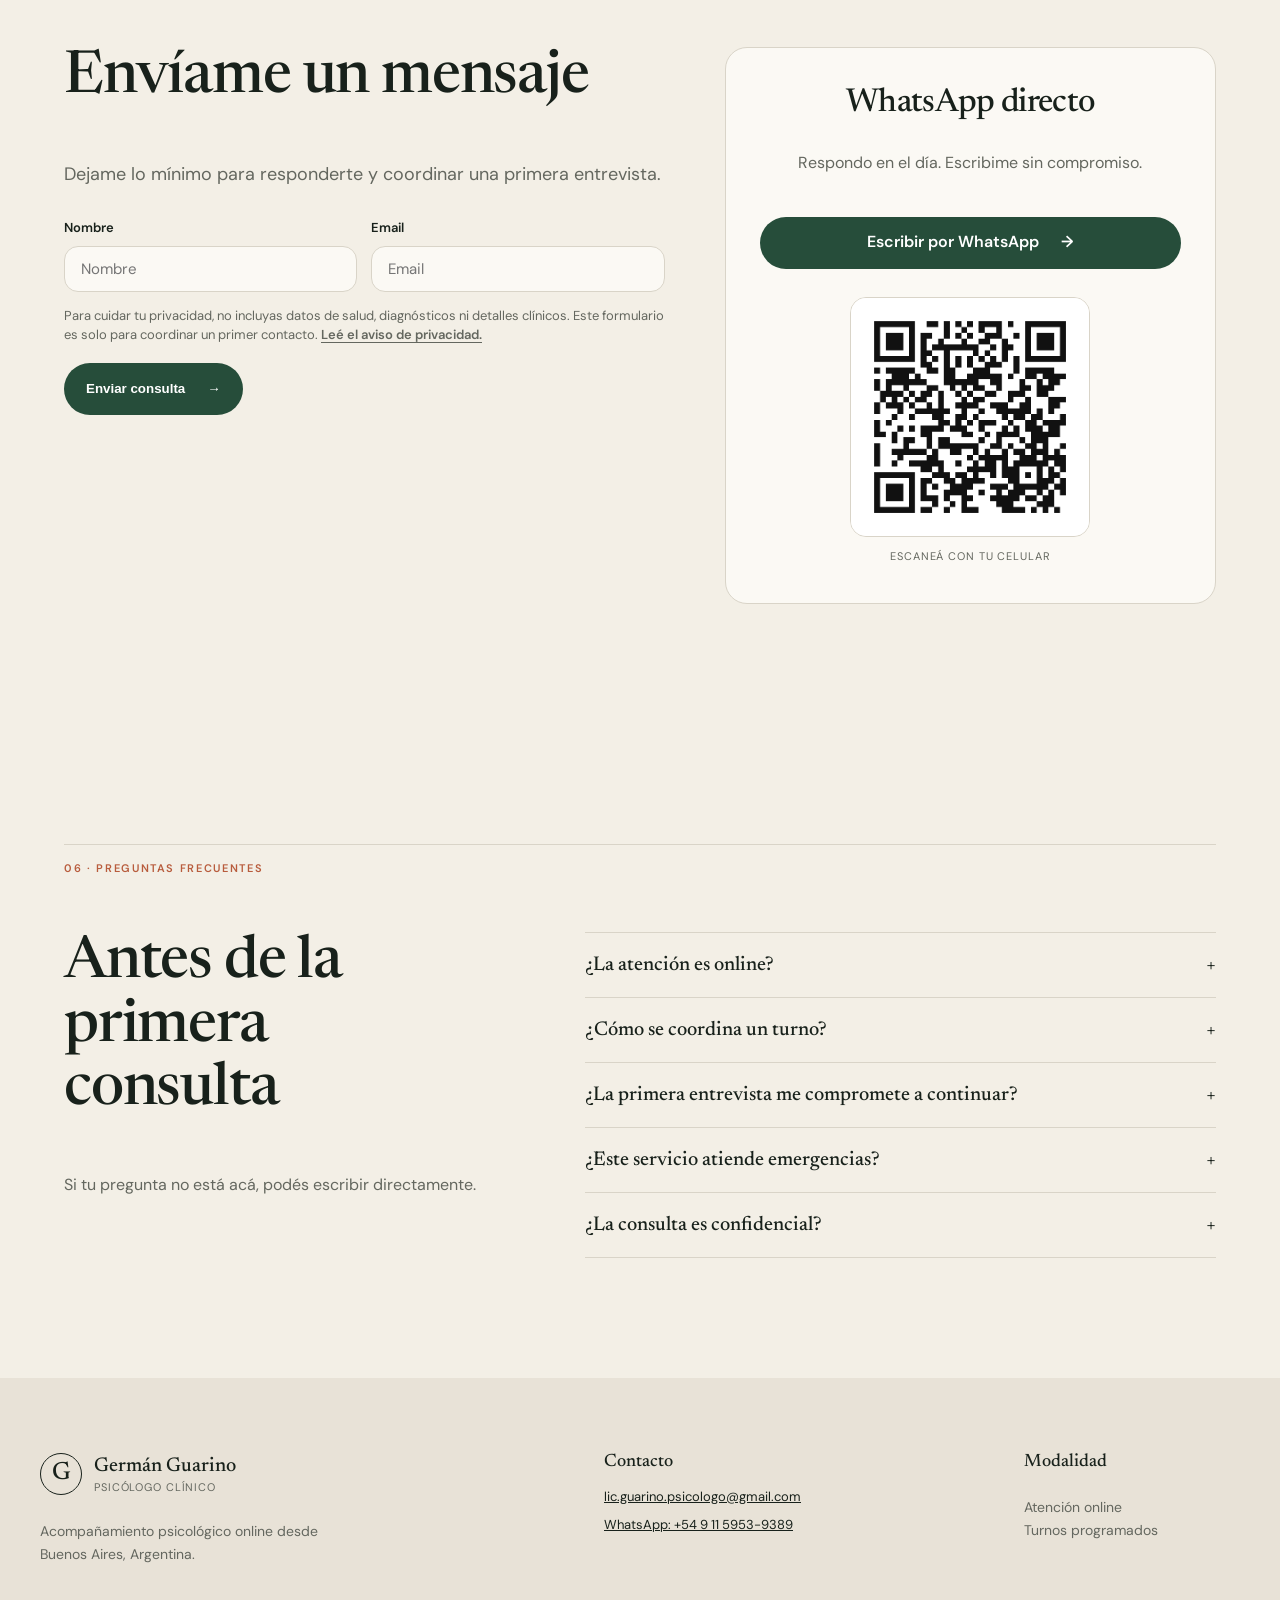
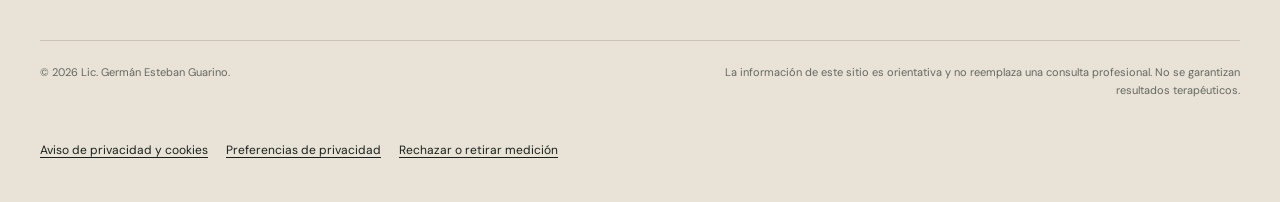
==== commit c10dc9f4: "fix: display prices in GBP" ====
--- a/index.html
+++ b/index.html
@@ -146,27 +146,27 @@
         <div class="pricing-card recommended">
           <span class="pricing-tag">Recomendado</span>
           <span class="pricing-name">Individual</span>
-          <span class="pricing-amount"><span class="currency">EUR</span> 51<span class="period">/sesión</span></span>
+          <span class="pricing-amount"><span class="currency">£</span>43.83<span class="period">/sesión</span></span>
           <span class="pricing-detail">Sesión de 50 minutos · 15 % menos que la referencia mínima de España</span>
           <a class="button button-primary pricing-cta" data-wa="pricing" href="https://wa.me/5491159539389?text=Hola%20Germ%C3%A1n%2C%20quiero%20consultar%20por%20sesiones%20individuales." target="_blank" rel="noopener">Consultar</a>
         </div>
         <div class="pricing-card">
           <span class="pricing-name">Bono 4 sesiones</span>
-          <span class="pricing-amount"><span class="currency">EUR</span> 170<span class="period">/mes</span></span>
-          <span class="pricing-detail">42,50 EUR por sesión · Ahorro del 17 %</span>
+          <span class="pricing-amount"><span class="currency">£</span>146.12<span class="period">/mes</span></span>
+          <span class="pricing-detail">£36.53 por sesión · Ahorro del 17 %</span>
           <a class="button button-secondary pricing-cta" data-wa="pricing-bono" href="https://wa.me/5491159539389?text=Hola%20Germ%C3%A1n%2C%20quiero%20consultar%20por%20el%20bono%20de%204%20sesiones." target="_blank" rel="noopener">Consultar</a>
         </div>
         <div class="pricing-card">
           <span class="pricing-name">Primera entrevista</span>
-          <span class="pricing-amount"><span class="currency">EUR</span> 30</span>
+          <span class="pricing-amount"><span class="currency">£</span>25.79</span>
           <span class="pricing-detail">Tope de 30 minutos · Sin compromiso</span>
           <a class="button button-secondary pricing-cta" data-wa="pricing-first" href="https://wa.me/5491159539389?text=Hola%20Germ%C3%A1n%2C%20quiero%20solicitar%20la%20primera%20entrevista." target="_blank" rel="noopener">Solicitar</a>
         </div>
       </div>
       <div class="pricing-eu-reference">
         <p class="eu-label">Referencia del mercado europeo</p>
-        <div class="eu-table"><span>España · online</span><span>60–75 €</span><span>Francia · consulta observada</span><span>60 €</span><span>Alemania · pacientes privados</span><span>100–170 €</span></div>
-        <p class="eu-footnote">Referencias orientativas consultadas en septiembre de 2026; no son tarifas oficiales. Fuentes: <a href="https://www.avancepsicologos.com/blog/terapia/cuanto-cuesta-un-psicologo-espana-tarifas-online-presencial/" target="_blank" rel="noopener">Avance Psicólogos</a>, <a href="https://doctolib.fr/psychologue/paris/valene-gresham" target="_blank" rel="noopener">Doctolib</a> y <a href="https://psychofit.de/blog/was-kostet-psychotherapie-deutschland-kostenvergleich" target="_blank" rel="noopener">PsychoFit</a>. El honorario individual de Germán, 51 EUR, se calculó un 15 % por debajo del límite inferior observado en España: 60 EUR × 0,85.</p>
+        <div class="eu-table"><span>España · online</span><span>£51.57–£64.46</span><span>Francia · consulta observada</span><span>£51.57</span><span>Alemania · pacientes privados</span><span>£85.95–£146.12</span></div>
+        <p class="eu-footnote">Referencias orientativas consultadas en septiembre de 2026; no son tarifas oficiales. Importes originales en EUR convertidos a GBP al tipo de referencia del BCE del 23/09/2026 (1 EUR = 0.8595 GBP), redondeados a dos decimales. Fuentes: <a href="https://www.avancepsicologos.com/blog/terapia/cuanto-cuesta-un-psicologo-espana-tarifas-online-presencial/" target="_blank" rel="noopener">Avance Psicólogos</a>, <a href="https://doctolib.fr/psychologue/paris/valene-gresham" target="_blank" rel="noopener">Doctolib</a> y <a href="https://psychofit.de/blog/was-kostet-psychotherapie-deutschland-kostenvergleich" target="_blank" rel="noopener">PsychoFit</a>. El honorario individual de Germán, £43.83, se calculó un 15 % por debajo del límite inferior observado en España: £51.57 × 0.85 ≈ £43.83.</p>
       </div>
     </section>
 
